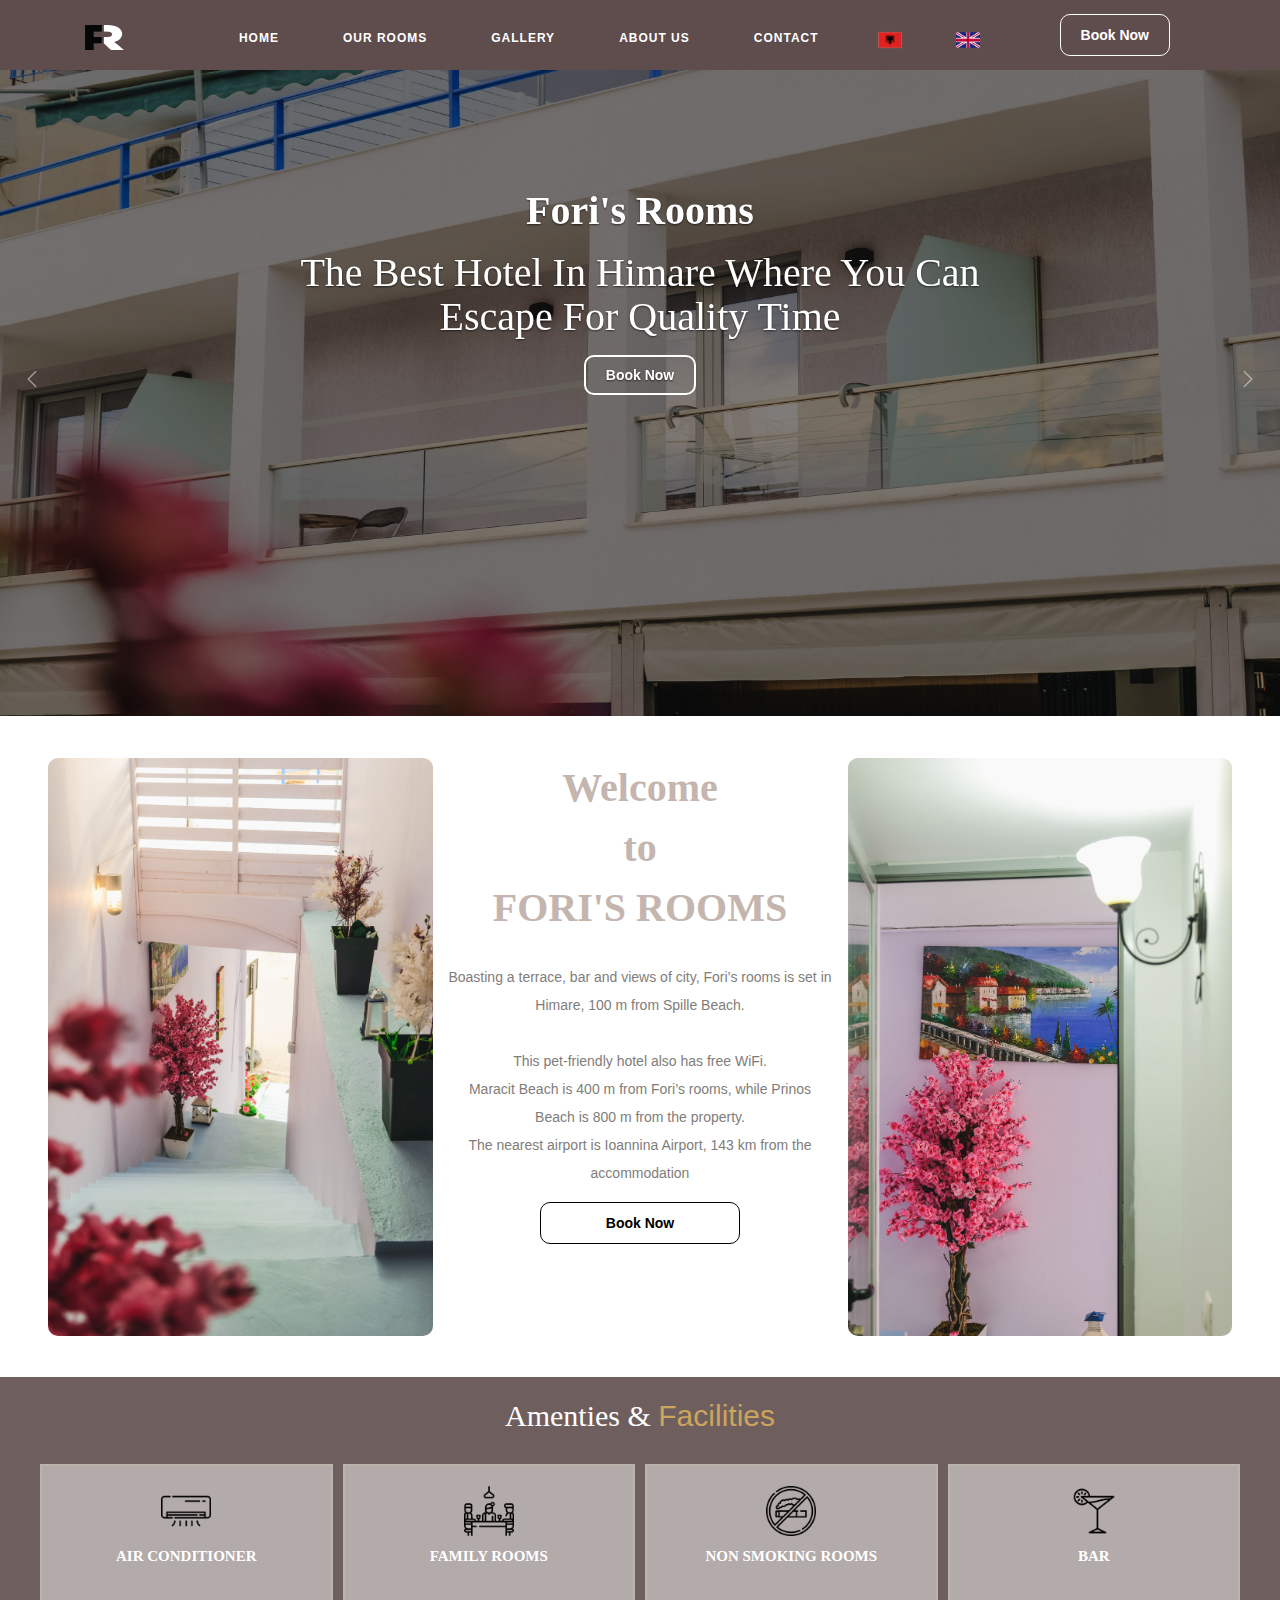
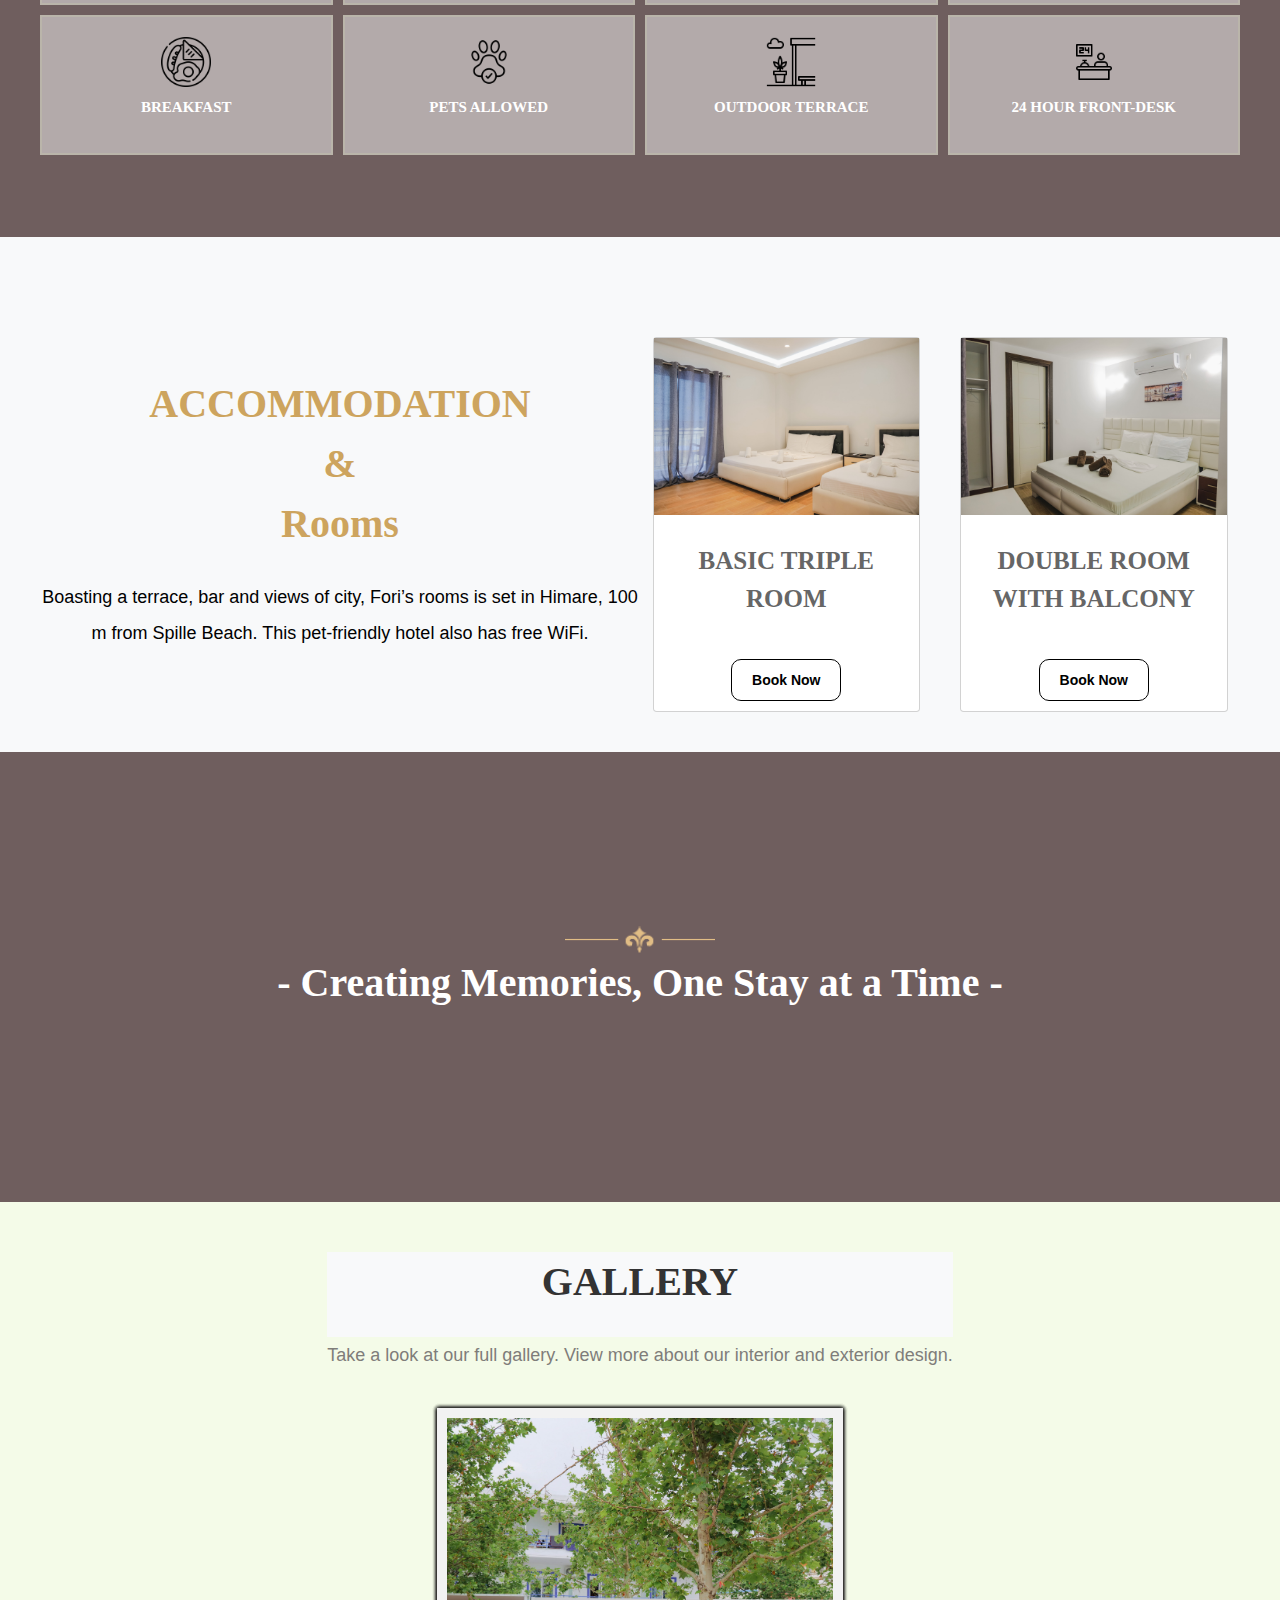
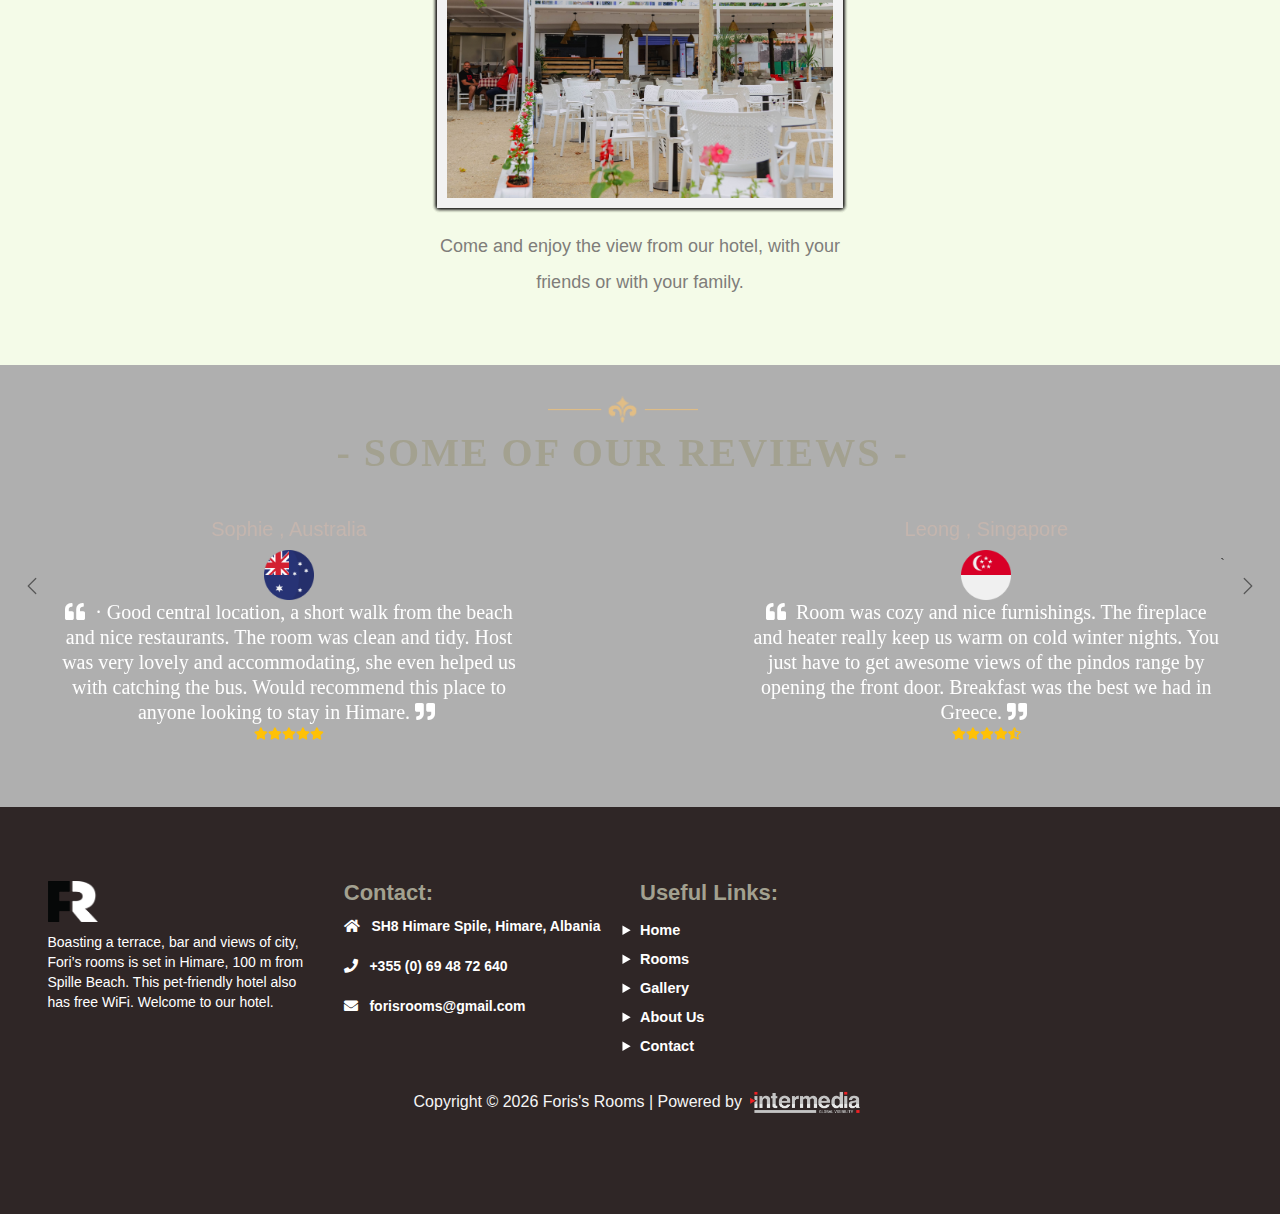
==== index.html @ eed43277 "#" ====
<!DOCTYPE html>
<html lang="en">

<head>
    <meta charset="UTF-8">
    <meta name="viewport" content="width=device-width, initial-scale=1.0">
    <title>Fori's Room, Himare, Albania</title>
    <meta name="description" content="">
    <meta name="keywords" content="">
    <link rel="icon" type="image/x-icon" href="assets/icons/logo.png">
    <!-- FontAwesome -->
    <link rel="stylesheet" href="https://use.fontawesome.com/releases/v5.15.1/css/all.css">
    <!-- Bootstrap -->
    <link href="https://cdn.jsdelivr.net/npm/bootstrap@5.3.3/dist/css/bootstrap.min.css" rel="stylesheet"
        integrity="sha384-QWTKZyjpPEjISv5WaRU9OFeRpok6YctnYmDr5pNlyT2bRjXh0JMhjY6hW+ALEwIH" crossorigin="anonymous">
    <link rel="stylesheet" href="https://maxcdn.bootstrapcdn.com/bootstrap/3.4.1/css/bootstrap.min.css">
    <!-- JSDelivr -->
    <link rel="stylesheet" href="https://cdn.jsdelivr.net/npm/swiper@11/swiper-bundle.min.css" />
    <!-- OWL CAROUSEL LINKS -->
    <link rel="stylesheet" href="https://cdnjs.cloudflare.com/ajax/libs/OwlCarousel2/2.3.4/assets/owl.carousel.min.css"
        integrity="sha512-tS3S5qG0BlhnQROyJXvNjeEM4UpMXHrQfTGmbQ1gKmelCxlSEBUaxhRBj/EFTzpbP4RVSrpEikbmdJobCvhE3g=="
        crossorigin="anonymous" referrerpolicy="no-referrer" />
    <link rel="stylesheet"
        href="https://cdnjs.cloudflare.com/ajax/libs/OwlCarousel2/2.3.4/assets/owl.theme.default.min.css"
        integrity="sha512-sMXtMNL1zRzolHYKEujM2AqCLUR9F2C4/05cdbxjjLSRvMQIciEPCQZo++nk7go3BtSuK9kfa/s+a4f4i5pLkw=="
        crossorigin="anonymous" referrerpolicy="no-referrer" />
    <!-- My CSS -->
    <link rel="stylesheet" href="stylesheet.css">
    <link rel="stylesheet" href="index.js">
</head>

<body>
    <header>
        <div>
            <nav class="navbar navbar-expand-lg bg-body-tertiary navbar-dark ">
                <a class="navbar-brand" href="index.html">
                    <img src="assets/icons/logo.png" alt="Bootstrap" style="height: 125%;width: 125%;">
                </a>
                <div class="container-fluid navbar-respo">
                    <button class="navbar-toggler" type="button" data-bs-toggle="collapse"
                        data-bs-target="#navbarSupportedContent" aria-controls="navbarSupportedContent"
                        aria-expanded="false" aria-label="Toggle navigation">
                        <span class="navbar-toggler-icon"></span>
                    </button>
                    <div class="collapse navbar-collapse" id="navbarSupportedContent">
                        <ul class="navbar-nav me-auto mb-2 mb-lg-0 nav-links ">
                            <li class="nav-item nav-word">
                                <a class="nav-link" href="index.html">Home</a>
                            </li>
                            <li class="nav-item nav-word">
                                <a class="nav-link" href="rooms.html">Our Rooms</a>
                            </li>
                            <li class="nav-item nav-word">
                                <a class="nav-link" href="gallery.html">Gallery</a>
                            </li>
                            <li class="nav-item nav-word">
                                <a class="nav-link" href="about.html">About Us</a>
                            </li>
                            <li class="nav-item nav-word">
                                <a class="nav-link" href="contact.html">Contact</a>
                            </li>
                            <li class="nav-item ">
                                <a class="nav-link nav-icon hh" href="index-sq.html"><img src="assets/icons/ALB.png"
                                        style="height: 24px;width: 24px;" alt=""></a>
                            </li>
                            <li class="nav-item ">
                                <a class="nav-link nav-icon hh" href="index.html"><img src="assets/icons/UK.png"
                                        style="height: 24px;width: 24px;" alt=""></a>
                            </li>
                            <li><a class="link-btn book-now-button responsive-button" style="color: white;"
                                    href="https://www.booking.com/hotel/al/konomi.html">Book Now</a></li>
                        </ul>
                    </div>
                </div>
                <a class="link-btn book-now-button" style="color: white;"
                    href="https://www.booking.com/hotel/al/konomi.html">Book Now</a>
            </nav>
    </header>
    <main>
        <section id="section1">
            <div id="carouselExampleControls" class="carousel slide" data-bs-ride="carousel">
                <div class="carousel-inner">
                    <div class="carousel-item active" data-interval="1000000">
                        <img class="carousel-section-image" src="assets/images/Photo (46).jpg" class="d-block w-100"
                            alt="...">
                        <div class="carousel-caption d-md-block">
                            <h1 class="display-1 owl-slide-animated owl-slide-title slideh1">Fori's Rooms
                            </h1>
                            <h4 class="slideh4">The Best Hotel In Himare Where You Can Escape For Quality Time
                            </h4>
                            <div class="owl-slide-animated owl-slide-subtitle mb-3">
                            </div><br>
                            <a class="link-btn1" href="https://www.booking.com/hotel/al/konomi.html">Book
                                Now</a>
                        </div>
                    </div>
                    <div class="carousel-item">
                        <img class="carousel-section-image" src="assets/images/Photo (19).jpg" class="d-block w-100"
                            alt="...">
                        <div class="carousel-caption d-md-block">
                            <h1 class=" display-1 owl-slide-animated owl-slide-title slideh1">Hotel Fori's Rooms
                            </h1>
                            <h4 class="slideh4">Where Dreams Meet Reality
                            </h4>
                            <div class="owl-slide-animated owl-slide-subtitle mb-3">
                            </div><br>
                            <a class="link-btn1" href="https://www.booking.com/hotel/al/konomi.html">Book
                                Now</a>
                        </div>
                    </div>
                    <div class="carousel-item">
                        <img class="carousel-section-image" src="assets/images/Photo (35).jpg" class="d-block w-100"
                            alt="...">
                        <div class="carousel-caption d-md-block">
                            <h1 class=" display-1 owl-slide-animated owl-slide-title slideh1">Where comfort meets charm
                            </h1>
                            <h4 class="slideh4">Your ideal room awaits
                            </h4>
                            <div class="owl-slide-animated owl-slide-subtitle mb-3">
                            </div><br>
                            <a class="link-btn1" href="https://www.booking.com/hotel/al/konomi.html">Book
                                Now</a>
                        </div>
                    </div>
                </div>
                <button class="carousel-control-prev" type="button" data-bs-target="#carouselExampleControls"
                    data-bs-slide="prev">
                    <span class="carousel-control-prev-icon" aria-hidden="true"></span>
                    <span class="visually-hidden">Previous</span>
                </button>
                <button class="carousel-control-next" type="button" data-bs-target="#carouselExampleControls"
                    data-bs-slide="next">
                    <span class="carousel-control-next-icon" aria-hidden="true"></span>
                    <span class="visually-hidden">Next</span>
                </button>
            </div>
        </section>
        <section id="section2 ">
            <div class="container">
                <div class="row">
                    <div class="col">
                        <img src="assets/images/Photo (18).jpg" class="img-fluid section-2-image"
                            alt="Responsive image">
                    </div>
                    <div class="col" id="myDiv">
                        <h1 class="section-2-h">Welcome <br> to <br>FORI'S ROOMS
                            </h2>
                            <p class="section-2-p">Boasting a terrace, bar and views of city, Fori’s rooms is set in
                                Himare,
                                100 m from
                                Spille Beach. <br><br>This pet-friendly hotel also has free WiFi.<br>
                                Maracit Beach is 400 m from Fori’s rooms, while Prinos Beach is 800 m from the
                                property.<br>
                                The nearest airport is Ioannina Airport, 143 km from the accommodation</p>
                            <a class="link-btn-s3" href="https://www.booking.com/hotel/al/konomi.html">Book
                                Now</a>
                    </div>
                    <div class="col">
                        <img src="assets/images/Photo (44).jpg" class="img-fluid section-2-image"
                            alt="Responsive image">
                    </div>
                </div>
            </div>
        </section>
        <section class="home-amenities background-tint">
            <h1 class="section-25-h grid-h1">Amenties</span> &amp; <span style="color: #cda45e;">Facilities</span></h1>
            <div class="grid-container">
                <div class="grid-item">
                    <img src="assets/icons/air-conditioner.png" alt="Icon 1">
                    <p>AIR CONDITIONER</p>
                </div>
                <div class="grid-item">
                    <img src="assets/icons/dinner.png" alt="Icon 2">
                    <p>FAMILY ROOMS</p>
                </div>
                <div class="grid-item">
                    <img src="assets/icons/non-smoking-room.png" alt="Icon 3">
                    <p>NON SMOKING ROOMS</p>
                </div>
                <div class="grid-item">
                    <img src="assets/icons/cocktail.png" alt="Icon 4">
                    <p>BAR</p>
                </div>
                <div class="grid-item">
                    <img src="assets/icons/breakfast.png" alt="Icon 5">
                    <p>BREAKFAST</p>
                </div>
                <div class="grid-item">
                    <img src="assets/icons/pets-allowed.png" alt="Icon 6">
                    <p>PETS ALLOWED</p>
                </div>
                <div class="grid-item">
                    <img src="assets/icons/terrace.png" alt="Icon 7">
                    <p>OUTDOOR TERRACE</p>
                </div>
                <div class="grid-item">
                    <img src="assets/icons/reception.png" alt="Icon 8">
                    <p>24 HOUR FRONT-DESK</p>
                </div>
            </div>
        </section>
        <section id="section3" style=" padding: 60px; padding-bottom: unset !important" class="bg-light">
            <div class="container">
                <div class="row align-items-center">
                    <div class="col" style="margin-top: 5%; font-size: 19px; color: #ffffff;">
                        <div class="row">
                            <span class="section3-h" style="color: #cda45e;">ACCOMMODATION <br>&amp;<br> Rooms</span>
                            </h1>
                        </div>
                        <div class="row">
                            <p class="section-3-p">Boasting a terrace, bar and views of city, Fori’s rooms is set in
                                Himare, 100 m from
                                Spille
                                Beach. This pet-friendly hotel also has free WiFi.</p>
                        </div>
                    </div>
                    <div class="col" style="margin-top: 5%; font-size: 19px; color: #ffffff">
                        <div class="row">
                            <div class="col card0">
                                <img src="assets/images/Photo (19).jpg" alt="Image 1"
                                    style="width: 100%; max-width: 300px;"><br>
                                <p style="text-align: center;"><a href="rooms.html" class="link0-hover">BASIC TRIPLE
                                        <br>
                                        ROOM</a></p> <br>
                                <a class="link-btn-s3" href="https://www.booking.com/hotel/al/konomi.html">Book
                                    Now</a>
                            </div>
                            <div class="col card0">
                                <img src="assets/images/Photo (35).jpg" alt="Image 2"
                                    style="width: 100%; max-width: 300px;"><br>
                                <p style="text-align: center;"><a href="rooms.html" class="link0-hover">DOUBLE ROOM WITH
                                        BALCONY</a></p><br>
                                <a class="link-btn-s3" href="https://www.booking.com/hotel/al/konomi.html">Book
                                    Now</a>
                            </div>
                        </div>
                    </div>
                </div>
            </div>
        </section>
        <section style="padding-top: 0px;padding-bottom: 0px;">
            <div
                class="jumbotron background-tint jumbotron-fluid d-flex justify-content-center align-items-center fade-down">
                <div class="row">
                    <div class="col text-center">
                        <img src="assets/icons/icon-accmod.png" alt=""
                            style="width: 150px; height: auto;padding-top: 10px;">
                        <h2 class="hmt4">- Creating Memories, One Stay at a Time -</h2>
                    </div>
                </div>
        </section>
        <section id="gallery-section">
            <div class="container1">
                <div class="gallery-container">
                    <h1 class="section3-h bg-light">GALLERY</h1>
                    <p class="gallery-section-p">Take a look at our full gallery. View more about our interior and
                        exterior design.</p> <br>
                    <div class="gallery0">
                        <img class="gallery-img" src="assets/images/outside.jpg" alt="">
                        <img class="gallery-img" src="assets/images/outside2.jpg" alt="">
                        <img class="gallery-img" src="assets/images/Photo (18).jpg" alt="">
                        <img class="gallery-img" src="assets/images/Photo (21).jpg" alt="">
                        <img class="gallery-img" src="assets/images/Photo (35).jpg" alt="">
                        <img class="gallery-img" src="assets/images/Photo (48).jpg" alt="">
                        <img class="gallery-img" src="assets/images/Photo (51).jpg" alt="">
                        <br>
                        <p class="gallery-section-p">Come and enjoy the
                            view from our hotel, with your friends or with your family.</p>
                    </div>
                </div>
            </div>
        </section>
        <section class="carobck background-white">
            <!-- Carousel wrapper -->
            <div id="carouselMultiItemExample1" class="carousel slide carousel-dark text-center"
                data-bs-ride="carousel">
                <!-- Controls -->
                <button class="carousel-control-prev position-absolute top-50 start-0 translate-middle-y1" type="button"
                    data-bs-target="#carouselMultiItemExample1" data-bs-slide="prev">
                    <span class="carousel-control-prev-icon" aria-hidden="true"></span>
                    <span class="visually-hidden">Previous</span>
                </button>
                <button class="carousel-control-next position-absolute top-50 end-0 translate-middle-y1" type="button"
                    data-bs-target="#carouselMultiItemExample1" data-bs-slide="next">
                    <span class="carousel-control-next-icon" aria-hidden="true"></span>
                    <span class="visually-hidden">Next</span>
                </button>
                <!-- Inner -->
                <div class="carousel-inner py-4" style="height: 400px !important;">
                    <!-- Single item -->
                    <div class="carousel-item active">
                        <div class="container">
                            <div class="row">
                                <div class="row">
                                    <div class="col text-center">
                                        <img src="assets/icons/icon-accmod.png" alt=""
                                            style="width: 150px; height: auto;padding-top: 10px;">
                                        <h1 class="section-2-h grid-h1"
                                            style="color: #a3a190 !important;letter-spacing: 2px;">-
                                            SOME
                                            OF OUR REVIEWS -</h1>
                                    </div>
                                </div>
                                <div class="col-lg-5 ">
                                    <h5 class="mb-3">Sophie , Australia</h5>
                                    <img src="assets/icons/australia.png" alt="Australia Flag" width="50">
                                    <p class="text-muted">
                                        <i class="fas fa-quote-left pe-2"></i>
                                        · Good central location, a short walk from the beach and nice restaurants. The
                                        room
                                        was clean and tidy. Host was very lovely and accommodating, she even helped us
                                        with
                                        catching the bus. Would recommend this place to anyone looking to stay in
                                        Himare. <i class="fas fa-quote-right pe-2"></i>
                                    </p>
                                    <ul class="list-unstyled d-flex justify-content-center text-warning mb-0">
                                        <li><i class="fas fa-star fa-sm"></i></li>
                                        <li><i class="fas fa-star fa-sm"></i></li>
                                        <li><i class="fas fa-star fa-sm"></i></li>
                                        <li><i class="fas fa-star fa-sm"></i></li>
                                        <li><i class="fas fa-star fa-sm"></i></li>
                                    </ul>
                                </div>
                                <div class="col-lg-2"></div>
                                <div class="col-lg-5 d-none d-lg-block">
                                    <h5 class="mb-3">Leong , Singapore</h5>
                                    <img src="assets/icons/singapore.png" alt="Singapore Flag" width="50">
                                    <p class="text-muted">
                                        <i class="fas fa-quote-left pe-2"></i>
                                        Room was cozy and nice furnishings. The fireplace and heater really keep us warm
                                        on
                                        cold winter nights. You just have to get awesome views of the pindos range by
                                        opening the front door. Breakfast was the best we had in Greece.
                                        <i class="fas fa-quote-right pe-2"></i>
                                    </p>
                                    <ul class="list-unstyled d-flex justify-content-center text-warning mb-0">
                                        <li><i class="fas fa-star fa-sm"></i></li>
                                        <li><i class="fas fa-star fa-sm"></i></li>
                                        <li><i class="fas fa-star fa-sm"></i></li>
                                        <li><i class="fas fa-star fa-sm"></i></li>
                                        <li>
                                            <i class="fas fa-star-half-alt fa-sm"></i>
                                        </li>
                                    </ul>
                                </div>
                            </div>`
                        </div>
                    </div>
                    <div class="carousel-item">
                        <div class="container">
                            <div class="row">
                                <div class="row">
                                    <div class="col text-center">
                                        <img src="assets/icons/icon-accmod.png" alt=""
                                            style="width: 150px; height: auto;padding-top: 10px;">
                                        <h1 class="section-2-h grid-h1"
                                            style="color: #a3a190 !important;letter-spacing: 2px;">-
                                            SOME
                                            OF OUR REVIEWS -</h1>
                                    </div>
                                </div>
                                <div class="col-lg-5">
                                    <h5 class="mb-3">Jenny , Scotland</h5>
                                    <img src="assets/icons/scotland.png" alt="Scotland Flag" width="50">
                                    <p class="text-muted">
                                        <i class="fas fa-quote-left pe-2"></i>
                                        Walked the Vikos Gorge from Monodendri with a long climb at the end of the day
                                        up to
                                        the tiny village of Vikos. There to greet us was Foris House, a small bar and
                                        restaurant. We stayed in their apartment, a short walk from the restaurant.
                                        <i class="fas fa-quote-right pe-2"></i>
                                    </p>
                                    <ul class="list-unstyled d-flex justify-content-center text-warning mb-0">
                                        <li><i class="fas fa-star fa-sm"></i></li>
                                        <li><i class="fas fa-star fa-sm"></i></li>
                                        <li><i class="fas fa-star fa-sm"></i></li>
                                        <li><i class="fas fa-star fa-sm"></i></li>
                                        <li><i class="fas fa-star fa-sm"></i></li>
                                    </ul>
                                </div>
                                <div class="col-lg-2"></div>
                                <div class="col-lg-5 d-none d-lg-block">
                                    <h5 class="mb-3">Grace , Australia</h5>
                                    <img src="assets/icons/australia.png" alt="Australia Flag" width="50">
                                    <p class="text-muted">
                                        <i class="fas fa-quote-left pe-2"></i>
                                        · Amazing central location right in the heart of Himare. Taxi stop right out the
                                        front, beach is one block away. Very convenient! The rooms are very clean,
                                        comfortable and well equipped with everything we needed for a short stay.
                                        <i class="fas fa-quote-right pe-2"></i>
                                    </p>
                                    <ul class="list-unstyled d-flex justify-content-center text-warning mb-0">
                                        <li><i class="fas fa-star fa-sm"></i></li>
                                        <li><i class="fas fa-star fa-sm"></i></li>
                                        <li><i class="fas fa-star fa-sm"></i></li>
                                        <li><i class="fas fa-star fa-sm"></i></li>
                                        <li>
                                            <i class="fas fa-star-half-alt fa-sm"></i>
                                        </li>
                                    </ul>
                                </div>
                            </div>`
                        </div>
                    </div>
                    <div class="carousel-item">
                        <div class="container">
                            <div class="row">
                                <div class="row">
                                    <div class="col text-center">
                                        <img src="assets/icons/icon-accmod.png" alt=""
                                            style="width: 150px; height: auto;padding-top: 10px;">
                                        <h1 class="section-2-h grid-h1"
                                            style="color: #a3a190 !important;letter-spacing: 2px;">-
                                            SOME
                                            OF OUR REVIEWS -</h1>
                                    </div>
                                </div>
                                <div class="col-lg-5">
                                    <h5 class="mb-3">Nina , North Macedonia</h5>
                                    <img src="assets/icons/north-macedonia.png" alt="NorthMacedonia Flag" width="50">
                                    <p class="text-muted">
                                        <i class="fas fa-quote-left pe-2"></i>
                                        Fori's rooms offers amazing accommodation in the centre of the town.
                                        It is clean and the staff is very kind and helpful.
                                        Moreover, the hotel features a great location for wherever you want to go.
                                        <i class="fas fa-quote-right pe-2"></i>
                                    </p>
                                    <ul class="list-unstyled d-flex justify-content-center text-warning mb-0">
                                        <li><i class="fas fa-star fa-sm"></i></li>
                                        <li><i class="fas fa-star fa-sm"></i></li>
                                        <li><i class="fas fa-star fa-sm"></i></li>
                                        <li><i class="fas fa-star fa-sm"></i></li>
                                        <li><i class="far fa-star fa-sm"></i></li>
                                    </ul>
                                </div>
                                <div class="col-lg-2"></div>
                                <div class="col-lg-5 d-none d-lg-block">
                                    <h5 class="mb-3">Miles , United Kindom</h5>
                                    <img src="assets/icons/united-kingdom.png" alt="NorthMacedonia Flag" width="50">
                                    <p class="text-muted">
                                        <i class="fas fa-quote-left pe-2"></i>
                                        We stayed here for one night as part of a hiking holiday in Zagori. We had just
                                        walked the gorge from Monodendri and were duly weary at the end of the day . The
                                        accommodation is located just down from the taverna.
                                        <i class="fas fa-quote-right pe-2"></i>
                                    </p>
                                    <ul class="list-unstyled d-flex justify-content-center text-warning mb-0">
                                        <li><i class="fas fa-star fa-sm"></i></li>
                                        <li><i class="fas fa-star fa-sm"></i></li>
                                        <li><i class="fas fa-star fa-sm"></i></li>
                                        <li><i class="fas fa-star fa-sm"></i></li>
                                        <li><i class="far fa-star fa-sm"></i></li>
                                    </ul>
                                </div>
                            </div>`
                        </div>
                    </div>
                </div>
                <script>
                    $(document).ready(function () {
                        $('#carouselMultiItemExample1').carousel();
                    });
                </script>
            </div>
        </section>
        <section class="footer_wrapper  mt-md-0 pb-0 ">
            <div class="container pb-3">
                <div class="row">
                    <div class="row">
                        <div class="col-lg-3 col-md-6">
                            <h5 style="color: #ffffff;"><img src="assets/icons/logo.png" width="50px">
                            </h5>
                            <p style="color: #ffffff;">Boasting a terrace, bar and views of city, Fori’s rooms is
                                set in
                                Himare, 100 m from Spille Beach. This pet-friendly hotel also has free
                                WiFi.&nbsp;Welcome to our hotel.
                            </p>
                            </p>
                        </div>
                        <div class="col-lg-3 col-md-6">
                            <h5 class="footer-link-d" style="color: #a3a190;">Contact:</h5>
                            <ul class="link-widget p-0">
                                <ul class="list-unstyled">
                                    <li><a href="#" class="foooter-text"><i class="fa fa-home"></i>
                                            &nbsp; SH8 Himare Spile, Himare, Albania
                                        </a></li><br>
                                    <li><a href="tel: +355692060690" class="foooter-text"><i class="fa fa-phone"></i>
                                            &nbsp; +355
                                            (0) 69
                                            48
                                            72 640</a>
                                    </li><br>
                                    <li><a href="mailto:forisrooms@gmail.com" class="foooter-text"><i
                                                class="fa fa-envelope"></i> &nbsp; forisrooms@gmail.com
                                        </a></li>
                                </ul>
                            </ul>
                        </div>
                        <div class="col-lg-3 col-md-6">
                            <h5 class="footer-link-d" style="color: #a3a190;">Useful Links:</h5>
                            <ul class="p-0 footer-ul">
                                <li><a href="index.html" class="foooter-text">Home</a></li>
                                <li><a href="rooms.html" class="foooter-text">Rooms</a></li>
                                <li><a href="gallery.html" class="foooter-text">Gallery</a></li>
                                <li><a href="about.html" class="foooter-text">About Us</a></li>
                                <li><a href="contact.html" class="foooter-text">Contact</a></li>
                            </ul>
                        </div>
                        <div class="col-lg-3 col-md-6">
                            <div class="row">
                                <iframe style="border:0; width: 100%; height: 200px;"
                                    src="https://www.google.com/maps/embed?pb=!1m14!1m8!1m3!1d390630.8069142704!2d19.74626!3d40.102101!3m2!1i1024!2i768!4f13.1!3m3!1m2!1s0x135b2f680982d227%3A0xba849009f8f010c5!2sFori&#39;s%20rooms!5e0!3m2!1sen!2sus!4v1710347584932!5m2!1sen!2sus"
                                    width="600" height="450" allowfullscreen="" loading="lazy"
                                    referrerpolicy="no-referrer-when-downgrade"></iframe>
                            </div>
                        </div>
                    </div>
                    <div class="container-fluid copyright-section">
                        <p style="font-size:medium;color:whitesmoke;text-align: center;">Copyright ©
                            <script>document.write(new Date().getFullYear());</script> Foris's Rooms | Powered by <a
                                href="https://intermedia.al/" target="_blank"><img
                                    src="assets/icons/intermediaLogo1.png" width="120px"></a>
                        </p>
                    </div>
                </div>
            </div>
        </section>
    </main>
    <script src="https://cdn.jsdelivr.net/npm/bootstrap@5.3.3/dist/js/bootstrap.bundle.min.js"
        integrity="sha384-YvpcrYf0tY3lHB60NNkmXc5s9fDVZLESaAA55NDzOxhy9GkcIdslK1eN7N6jIeHz"
        crossorigin="anonymous"></script>
    <script src="https://ajax.googleapis.com/ajax/libs/jquery/3.7.1/jquery.min.js"></script>
    <script src="https://unpkg.com/swiper/swiper-bundle.min.js"></script>
    <!-- Include js plugin -->
    <script src="https://cdnjs.cloudflare.com/ajax/libs/jquery/3.7.1/jquery.min.js"
        integrity="sha512-v2CJ7UaYy4JwqLDIrZUI/4hqeoQieOmAZNXBeQyjo21dadnwR+8ZaIJVT8EE2iyI61OV8e6M8PP2/4hpQINQ/g=="
        crossorigin="anonymous" referrerpolicy="no-referrer"></script>
    <!-- Owl.Carousel -->
    <script src="https://cdnjs.cloudflare.com/ajax/libs/jquery/3.7.1/jquery.min.js"
        integrity="sha512-v2CJ7UaYy4JwqLDIrZUI/4hqeoQieOmAZNXBeQyjo21dadnwR+8ZaIJVT8EE2iyI61OV8e6M8PP2/4hpQINQ/g=="
        crossorigin="anonymous" referrerpolicy="no-referrer"></script>
    <script src="index.js"></script>
    <script>
        // Function to add class based on screen width
        function addClassBasedOnScreenWidth() {
            var divElement = document.getElementById('myDiv');
            if (window.innerWidth < 1000) { // Adjust the screen width breakpoint as needed
                divElement.classList.add('order-first', 'order-sm-1',);
            } else {
                divElement.classList.remove('order-first', 'order-sm-1',);
            }
        }
        // Call the function initially
        addClassBasedOnScreenWidth();
        // Add event listener for window resize
        window.addEventListener('resize', addClassBasedOnScreenWidth);
    </script>
    <script>
        // Function to add class based on screen width
        function addClassBasedOnScreenWidth() {
            var sectionElement = document.getElementById('section3');
            if (window.innerWidth < 1000) { // Adjust the screen width breakpoint as needed
                sectionElement.style.padding = '10px';
                sectionElement.style.textAlign = 'center'; // Center-align text when under 1000px
            } else {
                sectionElement.style.padding = '20px'; // Reset to default padding
            }
        }
        // Call the function initially
        addClassBasedOnScreenWidth();
        // Add event listener for window resize
        window.addEventListener('resize', addClassBasedOnScreenWidth);
    </script>
</body>

</html>
---- stylesheet.css ----
@import url("https://fonts.googleapis.com/css2?family=Oswald:wght@200;300;400;500;600;700&display=swap");
@import url("https://fonts.googleapis.com/css2?family=Poppins:wght@100;200;300;400;500;600;700;800;900&display=swap");

:root {
  --primary-color: #021832;
  --secondary-color: #a3a190;
  --bg-color: #f4f4f4;
  --bg-white: #fff;
  --bg-black: #000;
  --smoky-black-1: hsla(40, 12%, 5%, 1);
  --primary-font: "Poppins", sans-serif;
  --secondary-font: "Oswald", sans-serif;
  --primary-text: #021832;
  --secondary-text: white;
  --text-white: #fff;
  --text-black: #151515;
  --gold: #867051;
  --light-gold: #bd9b71;
  --black: #20252d;
  --style-font: "Cormorant Garamond", serif;
}

html,
body {
  width: auto !important;
  overflow-x: hidden !important;
}

.gallery-section-p {
  line-height: 200%;
  color: #7f7d7a;
  margin: 0;
  padding: 0 0 15px 0;
  text-align: center !important;
  font-size: 18px !important;
}

.section-2-h {
  margin: 0;
  padding: 0 0 25px 0;
  color: #c4b5ae;
  font-weight: 800;
  line-height: 150%;
  font-family: "Cormorant", serif;
  font-size: 40px;
  text-align: center !important;
}

.section-25-h {
  margin: 0;
  padding: 0 0 25px 0;
  color: #c4b5ae;
  font-family: "Cormorant", serif;
  font-size: 30px;
  text-align: center !important;
  margin-top: 0;
  margin-bottom: 0.5rem;
  line-height: 1.2;
  font-weight: 500;
}

.section3-h {
  margin: 0;
  padding: 0 0 25px 0;
  font-weight: 800;
  line-height: 150%;
  font-family: "Cormorant", serif;
  font-size: 40px;
  text-align: center;
}

.section-3-p {
  line-height: 200%;
  color: #000000;
  margin: 0;
  padding: 0 0 25px 0;
  text-align: center !important;
  font-size: 18px;
}

.section-4-h {
  margin: 0;
  padding: 0 0 25px 0;
  color: #c4b5ae;
  font-weight: 800;
  line-height: 150%;
  font-family: "Cormorant", serif;
  font-size: 40px;
  text-align: center !important;
}

.section-2-p {
  line-height: 200%;
  color: #7f7d7a;
  margin: 0;
  padding: 0 0 15px 0;
  text-align: center !important;
}

.section-2-image {
  border-radius: 10px;
}

.images-about {
  padding-top: 30px;
  padding-bottom: 30px;
}

html {
  position: relative;
  min-height: 100%;
}

.carousel-section-image {
  width: 100% !important;
  height: 75vh !important;
  filter: brightness(50%) !important;
}

.background-tint {
  background-color: rgba(95, 76, 76, 0.9) !important;
  background-blend-mode: multiply;
}

.background-white {
  background-color: rgba(174, 174, 174, 0.99) !important;
  background-blend-mode: multiply;
}

.carousel-caption {
  top: 100px !important;
}

.link-btn1 {
  color: #ffffff !important;
  border: 2px solid #ffffff !important;
}

.link-btn1:hover {
  color: gold !important;
  border: 2px solid gold !important;
}

section {
  padding: 2.111rem 0;
}

::selection {
  color: #a3a190;
}

::-webkit-scrollbar {
  width: 15px;
}

::-webkit-scrollbar-track {
  background-color: var(--bs-white);
}

::-webkit-scrollbar-thumb {
  background: var(--light-gold);
}

.mb-3 {
  color: #c4b5ae;
  font-size: 20px;
}

* {
  margin: 0;
  padding: 0;
  font-family: "Arial", serif;
}

a {
  color: inherit;
  text-decoration: none;
}

.navbar {
  position: fixed;
  top: 0;
  width: 100%;
  z-index: 1000;
  transition: top 0.3s;
  color: var(--blue);
  font-weight: 700;
  border: none;
  background-color: #5f4c4c !important;
  display: flex;
  justify-content: space-between;
  align-items: center;
  padding: 10px 20px;
  margin: 0px !important;
  border-radius: 0px !important;
}

.footer-link-d {
  font-size: 22px !important;
  font-weight: 600 !important;
}

.navbar-brand {
  margin-right: auto;
  margin-left: 50px;

}

.navbar-toggler-icon {
  background-image: url("data:image/svg+xml,%3csvg xmlns='http://www.w3.org/2000/svg' viewBox='0 0 30 30'%3e%3cpath stroke='white' stroke-linecap='round' stroke-miterlimit='10' stroke-width='2' d='M4 7h22M4 15h22M4 23h22'/%3e%3c/svg%3e");
}

.navbar-toggler {
  border: 2px solid #ffffff;
}

.navbar-toggler:focus {
  box-shadow: none;
}

.nav-word {
  padding-left: 5px;
  padding-right: 5px;
}

.nav-links {
  flex-grow: 1;
  margin-top: 0px !important;
  margin-bottom: 0px !important;
  display: flex;
  justify-content: center;
  list-style: none;
}

.nav-link {
  padding: 7px 17px !important;
}

.nav-link:hover {
  padding: 7px 17px !important;
  color: rgb(47, 38, 38) !important;
  border: unset !important;
  text-decoration: none !important;
  background-color: #ffffff !important;
  border-radius: 10px !important;
}

.hh:hover {
  background-color: transparent !important;
}

.nav-links a {
  font-size: 1.2rem;
  font-weight: bold;
  text-transform: uppercase;
  letter-spacing: 1px;
  flex-grow: 1;
  display: flex;
  justify-content: center;
  align-items: center;
  text-align: center;
  position: relative;
  margin: 0 10px;
  color: white;
  text-decoration: none;
}

.navbar a:hover {
  color: gold;
}

.link-btn0 {
  text-decoration: none;
  padding: 0.5rem 2rem;
  background-color: transparent !important;
  border: 1px solid rgb(0, 0, 0);
  transition: 0.2s ease-in-out;
  width: fit-content;
  float: right;
  text-decoration: none;
  padding: 10px 20px;
  text-decoration: none;
  border-radius: 10px !important;
  transition: 300ms;
}

.link-btn0:hover {
  color: rgb(0, 0, 0) !important;
  border: 1px solid rgb(0, 0, 0);
  text-decoration: none !important;
  background-color: #5f4c4c !important;
}

.link-btn {
  margin-right: 90px;
  text-decoration: none;
  padding: 0.5rem 2rem;
  background-color: transparent !important;
  border: 1px solid white;
  transition: 0.2s ease-in-out;
  width: fit-content;
  float: right;
  text-decoration: none;
  padding: 10px 20px;
  text-decoration: none;
  border-radius: 10px !important;
  transition: 300ms;
}

.link-btn:hover {
  color: rgb(47, 38, 38) !important;
  border: unset !important;
  text-decoration: none !important;
  background-color: #ffffff !important;
}

.container {
  display: flex;
  justify-content: space-between;
  align-items: center;
  width: 100%;
  max-width: 1200px;
  margin: 0 auto;
}

.footer {
  background: #474747 !important;
  left: 0;
  position: absolute;
  bottom: 0;
  height: 50px;
  padding: 20px;
  background-color: #474747 !important;
  z-index: 1000;
}

.footer_wrapper {
  background: #2f2626 !important;
  padding: 5% 0 5% 0 !important;
}

.text {
  color: #000;
}

#arrow {
  border-right: 2px solid black;
  border-bottom: 2px solid black;
  width: 10px;
  height: 10px;
  transform: rotate(-45deg);
  margin-top: 40px;
}

.footer ul li {
  position: relative;
  padding-bottom: 10px;
  color: white;
}

.footer ul {
  list-style: none;
  color: white;
}

.footer p {
  color: white;
}

.footer ul li:before {
  content: "";
  position: absolute;
  border-right: 2px solid black;
  border-bottom: 2px solid black;
  width: 10px;
  height: 10px;
  top: calc(50% - 4px);
  left: -20px;
  transform: translateY(-50%) rotate(-45deg);
}

.footer-ul {
  list-style: disclosure-closed;
}

.footer-ul>li {
  line-height: 2 !important;
  font-size: 14.5px !important;
  font-weight: 600 !important;
}

.footer-ul>li::marker {
  color: #ffffff !important;
}

.foooter-text {
  color: #000000;
  text-decoration: none;
  color: white;
  padding-bottom: 5px !important;
  font-weight: 600 !important;
}

.foooter-text:hover {
  color: gold;
  transform: translateY(-10px);
  text-decoration: none;
}

.item img {
  position: absolute;
  top: 0;
  left: 0;
  min-height: 400px;
}

h5 {
  color: gold;
}

.container-fluid {
  width: auto;
  margin-top: 10px;
}

.container-slider {
  width: auto;
  margin-top: 10px;
  padding-left: 0px !important;
  padding-right: 0px !important;
}

.button {
  text-decoration: none;
  padding: 0.5rem 2rem;
  background-color: #cea446;
  border: 1px solid var(--gold);
  color: var(--gold);
  transition: 0.2s ease-in-out;
  width: fit-content;
  text-align: center;
}

.button:hover {
  color: gold;
  border: 1px solid gold;
}

.textin {
  flex: 1;
  top: 0;
  bottom: auto;
  font-size: 3.75rem;
  line-height: 4.25rem;
  font-weight: 700;
  color: #cca246;
  text-transform: uppercase;
  font-family: var(--secondary-font);
  text-align: center;
}

.texti {
  text-align: center;
  font-size: 1.5rem;
  font-weight: 350;
  line-height: 2rem;
  font-style: inherit;
  vertical-align: baseline;
  white-space: normal;
  margin: 0;
  padding: 0;
  border: 0;
  outline: 0;
  background: transparent;
}

.container-footer {
  padding-left: 0;
  padding-right: 0;
}

.col-md-6 {
  padding-left: 15px;
  padding-right: 15px;
}

@media (max-width: 767px) {
  .text-right {
    text-align: right;
  }
}

.gallery-section {
  position: relative;
  overflow: hidden;
  height: auto;
  background-color: #ffffff;
}

.top-section {
  display: flex;
  align-items: center;
  padding: 50px;
  color: white;
  padding-left: 0px;
  padding-right: 0px;
}

.text-content {
  flex: 1;
}

.contaxt-text {
  position: absolute;
  top: 50%;
  left: 50%;
  transform: translate(-50%, -50%);
  color: white;
  /* Text color */
  font-size: 24px;
  /* Adjust font size as needed */
  font-weight: bold;
  text-align: center;
  /* Add text-shadow to increase visibility */
  text-shadow: 1px 1px 3px rgba(0, 0, 0, 0.5);
  /* Adjust shadow as needed */
}

.top-section p {
  font-size: 18px;
}

.gallery-section .bottom-section {
  padding: 50px;
}

.gallery-section .options {
  display: flex;
  justify-content: center;
  margin-bottom: 20px;
}

.gallery-section .options a {
  margin: 0 10px;
  padding: 10px 20px;
  background-color: #007bff;
  color: white;
  text-decoration: none;
  border-radius: 5px;
  transition: background-color 0.3s ease;
}

.gallery-section .options a:hover {
  background-color: #0056b3;
}

.options {
  display: flex;
  justify-content: center;
  align-items: center;
  padding-bottom: 25px;
}

.gallery-section .gallery {
  display: grid;
  grid-template-columns: repeat(4, 1fr);
  /* Four photos per row */
  gap: 20px;
  /* Gap between photos */
}

.gallery-section .gallery-item {
  overflow: hidden;
  border-radius: 5px;
  box-shadow: 0 0 10px rgba(0, 0, 0, 0.1);
}

.gallery-section .gallery-item img {
  width: 100%;
  /* Ensure images fill the container */
  height: auto;
  /* Allow images to scale proportionally */
  transition: transform 0.3s ease;
}

.gallery-section .gallery-item:hover img {
  transform: scale(1.05);
}

.gallery-title {
  font-size: 36px;
  color: #42b32f;
  text-align: center;
  font-weight: 500;
  margin-bottom: 70px;
}

.gallery-title:after {
  content: "";
  position: absolute;
  width: 7.5%;
  left: 46.5%;
  height: 45px;
  border-bottom: 1px solid #5e5e5e;
}

.filter-button {
  font-size: 20px;
  border: 1px solid #000000;
  text-align: center;
  color: #000000;
  margin-bottom: 30px;
  margin: 0 10px;
  /* Add space between buttons */
  border-radius: 10px;
  /* Add border radius */
  background-color: #e6e6e6 !important;
}

.filter-button:hover {
  font-size: 20px;
  text-align: center;
  border: 1px solid #000000;
  border-radius: 10px;
  /* Add border radius */
  text-align: center;
  color: #333 !important;
  background-color: rgb(250, 250, 230) !important;
  border-color: #adadad !important;
}

.btn-default:active .filter-button:active {
  background-color: #42b32f;
  color: white;
}

.port-image {
  width: 100%;
}

.fixed {
  position: fixed;
  top: 0;
  left: 0;
  width: 100%;
  z-index: 1000;
  /* Adjust as needed */
}

.gallery_product {
  margin-bottom: 30px;
  position: relative;
  overflow: hidden;
  justify-content: center;
  display: flex;
}

.gallery_product img {
  object-fit: cover;
  /* This property ensures that the entire image is visible without cropping */
  display: block;
  transition: transform 0.3s ease-in-out;
  border: 2px solid #ccc;
  /* Border style and color */
  box-shadow: 0 4px 8px rgba(0, 0, 0, 0.1);
  /* Box shadow */
  border-radius: 10px !important;
}

.gallery_product img:hover {
  transform: scale(1.05);
}

/* Modal styles */
.modal {
  display: none;
  position: fixed;
  z-index: 999;
  padding-top: 50px;
  left: 0;
  top: 0;
  width: 100%;
  height: 100%;
  background-color: rgba(0, 0, 0, 0.9);
  overflow: auto;
}

.modal-content {
  margin: auto;
  display: block;
  max-width: 80%;
  max-height: 80%;
}

/* Close button style */
.close {
  color: #fff;
  position: absolute;
  top: 15px;
  right: 35px;
  font-size: 40px;
  font-weight: bold;
  transition: 0.3s;
}

.close:hover,
.close:focus {
  color: #bbb;
  text-decoration: none;
  cursor: pointer;
}

/* Style for arrow buttons */
.prev,
.next {
  cursor: pointer;
  position: absolute;
  top: 50%;
  width: auto;
  margin-top: -30px;
  padding: 16px;
  color: white;
  font-weight: bold;
  font-size: 20px;
  transition: 0.6s ease;
  border-radius: 0 3px 3px 0;
}

.prev {
  left: 0;
}

.next {
  right: 0;
  border-radius: 3px 0 0 3px;
}

.prev:hover,
.next:hover {
  background-color: rgba(0, 0, 0, 0.8);
}

.bg-images {
  width: 100vw;
  height: 75vh;
  margin: 0;
  background-position: center;
  background-size: cover;
  display: flex;
  justify-content: center;
  align-items: center;
  text-align: center;
  top: 0;
}

.row0 {
  display: flex;
  justify-content: space-between;
  width: 100%;
}

.service-card {
  background-color: #c5bcb7;
  /* Adjust the alpha value to change transparency */
  border-radius: 40px;
  padding: 50px;
  width: 32%;
  /* Adjust width as needed */
  height: 200px;
  /* Reset height */
  display: flex;
  flex-direction: column;
  align-items: center;
  justify-content: center;
  text-align: center;
  margin-bottom: 20px;
  /* Add some space between cards */
  margin-top: 20px;
  /* Add some space between cards */
  position: relative;
  /* Required for shadow positioning */
}

.service-card::after {
  content: "";
  position: absolute;
  top: 0;
  left: 0;
  width: 100%;
  height: 100%;
  background-color: transparent;
  /* Transparent background color */
  border-radius: 8px;
  /* Match service-card border-radius */
  z-index: -1;
  /* Ensure the shadow is below the content */
}

.service-card .card-icon {
  background-repeat: no-repeat;
  background-size: contain;
  aspect-ratio: 1 / 1;
  max-width: 165px;
  display: grid;
  place-content: center;
  margin-inline: auto;
  transition: var(--transition-1);
  margin-bottom: 10px;
  /* Adjust spacing between icon and text */
}

.h3.title {
  margin: 0;
}

.service-card .title {
  text-align: center;
  margin-block-end: 15px;
}

.google-maps {
  margin-top: 20px;
}

.google-maps iframe {
  width: 100%;
  height: 500px;
  border: none;
}

body {
  display: flex;
  flex-direction: column;
  min-height: 100vh;
  margin: 0;
}

main {
  background-size: cover;
  background-position: center;
  background-attachment: fixed;
  flex: 1;
  /* margin-bottom: 100px;  Adjust as needed */
}

.fa-location-dot:before,
.fa-map-marker-alt:before {
  content: "\f3c5";
}

.container0 {
  display: flex;
  flex-direction: column;
  align-items: center;
  justify-content: center;
}

.contact-info {
  display: flex;
  justify-content: center;
  align-items: center;
  margin-top: 20px;
  /* Adjust as needed */
}

.contact-text {
  flex: 1;
  text-align: left;
  color: #ce9e60;
  /* Change this color to make text recognizable from white background */
  padding-right: 20px;
  /* Add some spacing between text and image */
  font-size: 1.2em;
  /* 1.2 times the font size of the parent element */
}

body {
  margin-top: 20px;
}

.align-center {
  text-align: center;
}

.hash-list {
  display: block;
  padding: 0;
  margin: 0 auto;
}

@media (min-width: 768px) {
  .hash-list.cols-3>li:nth-last-child(-n + 3) {
    border-bottom: none;
  }
}

@media (min-width: 768px) {
  .hash-list.cols-3>li {
    width: 33.3333%;
  }
}

.hash-list>li {
  display: block;
  float: left;
  border-right: 1px solid rgba(0, 0, 0, 0.2);
  border-bottom: 1px solid rgba(0, 0, 0, 0.2);
}

.pad-30,
.pad-30-all>* {
  padding: 30px;
}

img {
  border: 0;
}

.mgb-20,
.mgb-20-all>* {
  margin-bottom: 20px;
}

.wpx-100,
.wpx-100-after:after {
  width: 100px;
}

.img-round,
.img-rel-round {
  border-radius: 50%;
}

.padb-30,
.padb-30-all>* {
  padding-bottom: 30px;
}

.mgb-40,
.mgb-40-all>* {
  margin-bottom: 40px;
}

.align-center {
  text-align: center;
}

[class*="line-b"] {
  position: relative;
  padding-bottom: 20px;
  border-color: #e6af2a;
}

.fg-text-d,
.fg-hov-text-d:hover,
.fg-active-text-d.active {
  color: #222;
}

.font-cond-b {
  font-weight: 700 !important;
}

/* Adjust button position */
.carousel-control-prev,
.carousel-control-next {
  width: 5%;
}

.carousel-inner {
  padding-top: 0 !important;
}

.carousel-item {
  line-height: 1.25 !important;
}

.translate-middle-y {
  transform: translateY(-94%) !important;
}

.translate-middle-y1 {
  transform: translateY(-50%) !important;
}

.carobck {
  background: linear-gradient(rgba(0, 0, 0, 0.4), rgba(0, 0, 0, 0.8)),
    url("assets/images/outside.jpg") center/cover no-repeat fixed;
  background-size: cover !important;
  background-position: center !important;
  background-attachment: fixed !important;
  background-repeat: no-repeat !important;
  background-blend-mode: multiply !important;
}

/* Hide buttons on extra small devices */
@media (max-width: 576px) {

  .carousel-control-prev,
  .carousel-control-next {
    display: none;
  }
}

.static {
  position: static;
}

.cover {
  background-size: cover;
  background-position: center;
  background-repeat: no-repeat;
}

.owl-carousel .owl-slide {
  position: relative;
  height: 70vh;
  background-color: lightgray;
}

.owl-carousel .owl-slide-animated {
  transform: translateX(20px);
  opacity: 0;
  visibility: hidden;
  transition: all 0.05s;
}

.owl-carousel .owl-slide-animated.is-transitioned {
  transform: none;
  opacity: 1;
  visibility: visible;
  transition: all 0.5s;
}

.owl-carousel .owl-slide-title.is-transitioned {
  transition-delay: 0.2s;
}

.owl-carousel .owl-slide-subtitle.is-transitioned {
  transition-delay: 0.35s;
}

.owl-carousel .owl-slide-cta.is-transitioned {
  transition-delay: 0.5s;
}

.owl-carousel .owl-dots,
.owl-carousel .owl-nav {
  position: absolute;
}

.owl-carousel .owl-dots .owl-dot,
.owl-carousel .owl-nav [class*="owl-"]:focus {
  outline: none;
}

.owl-carousel .owl-dots .owl-dot span {
  background: transparent;
  border: 1px solid var(--main-black-color);
  transition: all 0.2s ease;
}

.owl-carousel .owl-dots .owl-dot:hover span,
.owl-carousel .owl-dots .owl-dot.active span {
  background: var(--main-black-color);
}

@media all {
  .link-btn-s3 {
    text-decoration: none;
    padding: 10px 20px;
    background-color: transparent;
    /* Change button background color */
    color: #000 !important;
    /* Change button text color */
    border: 1px solid black;
    max-width: 200px;
    margin: 0 auto;
    margin-bottom: 10px;
    display: flex;
    text-align: center;
    justify-content: center;
    font-weight: 600 !important;
    border-radius: 10px;
    font-size: 14px !important;
  }

  .link-btn-s3:hover {
    text-decoration: none;
    padding: 10px 20px;
    background-color: rgb(47,
        38,
        38) !important;
    /* Change button background color */
    color: #ffffff !important;
    /* Change button text color */
    border: 1px solid rgb(47, 38, 38);
    text-decoration: none;
    transition: 300ms;
  }

  .link-btn1 {
    text-decoration: none;
    padding: 10px 20px;
    background-color: transparent;
    /* Change button background color */
    color: #000;
    /* Change button text color */
    border: 1px solid black;
    text-decoration: none;
    font-weight: 600 !important;
    border-radius: 10px;
    font-size: 14px !important;
  }

  .link-btn1 a {
    padding: 13px 19px;
    background-color: #d8c8a9;
    font-size: 20px;
    display: inline-block;
    color: #fff;
    text-decoration: none;
  }

  .link-btn1:hover {
    text-decoration: none;
    padding: 10px 20px;
    background-color: rgb(47,
        38,
        38) !important;
    /* Change button background color */
    color: #ffffff !important;
    /* Change button text color */
    border: 1px solid rgb(47, 38, 38) !important;
    text-decoration: none;
    transition: 300ms;
  }

  .link-btn2 {
    text-decoration: none;
    padding: 10px 20px;
    background-color: #fff;
    /* Change button background color */
    color: #000;
    /* Change button text color */
    border: 1px solid black;
  }

  .link-btn2 a {
    padding: 13px 19px;
    background-color: #d8c8a9;
    font-size: 20px;
    display: inline-block;
    color: #fff;
    text-decoration: none;
  }

  .link-btn2:hover {
    color: gold !important;
    border: 1px solid gold !important;
    text-decoration: none;
  }

  @media (max-width: 620px) {
    .col {
      flex: unset !important;
    }
  }

  @media (min-width: 950px) {
    .slider0 {
      width: 750px !important;
    }

    .slider0 li {
      width: 600px !important;
    }
  }
}

@media (max-width: 1000px) {
  .link-btn {
    display: none;
    /* Show the list when screen width is under 768px */
  }
}

.abitems {
  width: 375px;
}

/* Style for the link when not hovered */
.link0-hover {
  text-decoration: none;
  /* Remove underline */
  margin: 0;
  font-weight: 800;
  line-height: 150%;
  font-family: "Cormorant", serif;
  font-size: 25px;
  text-align: center;
}

/* Style for the link when hovered */
.link0-hover:hover {
  color: #cda45e;
  /* Change color to gold */
  text-decoration: none;
  /* Remove underline */
}

.link-hover {
  text-decoration: none;
  /* Remove underline */
  margin: 0;
  font-weight: 800;
  line-height: 150%;
  font-family: "Cormorant", serif;
  font-size: 25px;
  text-align: center;
}

/* Style for the link when hovered */
.link-hover:hover {
  color: gold;
  /* Change color to gold */
  text-decoration: none;
  /* Remove underline */
}

.image-container0 {
  border: 1px solid white;
  /* Add a 1px white border */
  padding: 5px;
  /* Add padding for spacing */
  margin-bottom: 10px;
  /* Add margin for spacing between image containers */
}

.card0 {
  padding: 0;
  background-color: transparent;
  --bs-card-spacer-y: 1rem;
  --bs-card-spacer-x: 1rem;
  --bs-card-title-spacer-y: 0.5rem;
  --bs-card-title-color: ;
  --bs-card-subtitle-color: ;
  --bs-card-border-width: var(--bs-border-width);
  --bs-card-border-color: var(--bs-border-color-translucent);
  --bs-card-border-radius: var(--bs-border-radius);
  --bs-card-box-shadow: ;
  --bs-card-inner-border-radius: calc(var(--bs-border-radius) - (var(--bs-border-width)));
  --bs-card-cap-padding-y: 0.5rem;
  --bs-card-cap-padding-x: 1rem;
  --bs-card-cap-bg: rgba(var(--bs-body-color-rgb), 0.03);
  --bs-card-cap-color: ;
  --bs-card-height: ;
  --bs-card-color: ;
  --bs-card-bg: var(--bs-body-bg);
  --bs-card-img-overlay-padding: 1rem;
  --bs-card-group-margin: 0.75rem;
  position: relative;
  display: flex;
  flex-direction: column;
  min-width: 0;
  height: var(--bs-card-height);
  color: var(--bs-body-color);
  word-wrap: break-word;
  background-color: var(--bs-card-bg);
  background-clip: border-box;
  border: var(--bs-card-border-width) solid var(--bs-card-border-color);
  border-radius: var(--bs-card-border-radius);
  box-sizing: border-box;
  margin: 20px;
  /* Adjust the margin as needed */
}

.content-slider0 {
  width: 100%;
  height: auto;
  /* Change height to auto to accommodate variable content */
  max-height: 360px;
  /* Set a maximum height if needed */
  overflow: hidden;
  /* Hide overflow content */
}

.slider0 {
  width: 100%;
  /* Set the width of the slider */
  margin: 40px auto 0;
  /* Center the slider horizontally */
  overflow: visible;
  position: relative;
}

.mask0 {
  overflow: hidden;
  height: 300px;
  /* Set the height of the mask */
}

.slider0 ul {
  margin: 0;
  padding: 0;
  position: relative;
}

.slider0 li {
  width: 100%;
  height: auto;
  /* Change height to auto */
  position: absolute;
  top: -325px;
  list-style: none;
}

.slider0 .quote {
  font-size: 40px;
  font-style: italic;
}

.slider0 .source {
  font-size: 20px;
  text-align: right;
}

.slider0 li.anim1 {
  line-height: 1;
  animation: cycle 15s linear infinite;
}

.slider0 li.anim2 {
  line-height: 1;
  animation: cycle2 15s linear infinite;
}

.slider0 li.anim3 {
  line-height: 1;
  animation: cycle3 15s linear infinite;
}

.slider0 li.anim4 {
  line-height: 1;
  animation: cycle4 15s linear infinite;
}

.slider0 li.anim5 {
  line-height: 1;
  animation: cycle5 15s linear infinite;
}

.slider0:hover li {
  animation-play-state: paused;
}

@keyframes cycle {
  0% {
    top: 0px;
  }

  4% {
    top: 0px;
  }

  16% {
    top: 0px;
    opacity: 1;
    z-index: 0;
  }

  20% {
    top: 325px;
    opacity: 0;
    z-index: 0;
  }

  21% {
    top: -325px;
    opacity: 0;
    z-index: -1;
  }

  50% {
    top: -325px;
    opacity: 0;
    z-index: -1;
  }

  92% {
    top: -325px;
    opacity: 0;
    z-index: 0;
  }

  96% {
    top: -325px;
    opacity: 0;
  }

  100% {
    top: 0px;
    opacity: 1;
  }
}

@keyframes cycle2 {
  0% {
    top: -325px;
    opacity: 0;
  }

  16% {
    top: -325px;
    opacity: 0;
  }

  20% {
    top: 0px;
    opacity: 1;
  }

  24% {
    top: 0px;
    opacity: 1;
  }

  36% {
    top: 0px;
    opacity: 1;
    z-index: 0;
  }

  40% {
    top: 325px;
    opacity: 0;
    z-index: 0;
  }

  41% {
    top: -325px;
    opacity: 0;
    z-index: -1;
  }

  100% {
    top: -325px;
    opacity: 0;
    z-index: -1;
  }
}

@keyframes cycle3 {
  0% {
    top: -325px;
    opacity: 0;
  }

  36% {
    top: -325px;
    opacity: 0;
  }

  40% {
    top: 0px;
    opacity: 1;
  }

  44% {
    top: 0px;
    opacity: 1;
  }

  56% {
    top: 0px;
    opacity: 1;
    z-index: 0;
  }

  60% {
    top: 325px;
    opacity: 0;
    z-index: 0;
  }

  61% {
    top: -325px;
    opacity: 0;
    z-index: -1;
  }

  100% {
    top: -325px;
    opacity: 0;
    z-index: -1;
  }
}

@keyframes cycle4 {
  0% {
    top: -325px;
    opacity: 0;
  }

  56% {
    top: -325px;
    opacity: 0;
  }

  60% {
    top: 0px;
    opacity: 1;
  }

  64% {
    top: 0px;
    opacity: 1;
  }

  76% {
    top: 0px;
    opacity: 1;
    z-index: 0;
  }

  80% {
    top: 325px;
    opacity: 0;
    z-index: 0;
  }

  81% {
    top: -325px;
    opacity: 0;
    z-index: -1;
  }

  100% {
    top: -325px;
    opacity: 0;
    z-index: -1;
  }
}

@keyframes cycle5 {
  0% {
    top: -325px;
    opacity: 0;
  }

  76% {
    top: -325px;
    opacity: 0;
  }

  80% {
    top: 0px;
    opacity: 1;
  }

  84% {
    top: 0px;
    opacity: 1;
  }

  96% {
    top: 0px;
    opacity: 1;
    z-index: 0;
  }

  100% {
    top: 325px;
    opacity: 0;
    z-index: 0;
  }
}

#gallery-section {
  background-color: #f4fbe8;
  padding: 50px 0;
  /* Add padding for spacing */
}

.container1 {
  display: flex;
  flex-direction: column;
  align-items: center;
  /* Center the container content horizontally */
}

.gallery0 {
  display: grid;
  width: 65%;
  margin: 0 auto;
}

.gallery-img {
  height: 400px;
  width: 400px;
}

.gallery0>img {
  grid-area: 1/1;
  width: 100%;
  aspect-ratio: 1;
  object-fit: cover;
  border: 10px solid #f2f2f2;
  box-shadow: 0 0 4px #0007;
  animation: slide 6s infinite;
}

.gallery0>img:last-child {
  animation-name: slide-last;
}

.gallery0>img:nth-child(2) {
  animation-delay: -2s;
}

.gallery0>img:nth-child(3) {
  animation-delay: -4s;
}

@keyframes slide {
  0% {
    transform: translateX(0%);
    z-index: 2;
  }

  16.66% {
    transform: translateX(120%);
    z-index: 2;
  }

  16.67% {
    transform: translateX(120%);
    z-index: 1;
  }

  33.34% {
    transform: translateX(0%);
    z-index: 1;
  }

  66.33% {
    transform: translateX(0%);
    z-index: 1;
  }

  66.34% {
    transform: translateX(0%);
    z-index: 2;
  }

  100% {
    transform: translateX(0%);
    z-index: 2;
  }
}

@keyframes slide-last {
  0% {
    transform: translateX(0%);
    z-index: 2;
  }

  16.66% {
    transform: translateX(120%);
    z-index: 2;
  }

  16.67% {
    transform: translateX(120%);
    z-index: 1;
  }

  33.34% {
    transform: translateX(0%);
    z-index: 1;
  }

  83.33% {
    transform: translateX(0%);
    z-index: 1;
  }

  83.34% {
    transform: translateX(0%);
    z-index: 2;
  }

  100% {
    transform: translateX(0%);
    z-index: 2;
  }
}

.grid-container {
  display: grid;
  align-items: center;
  /* Center the container content horizontally */
  grid-template-columns: repeat(4, 1fr);
  /* 4 columns with equal width */
  grid-template-rows: repeat(2, auto);
  /* 2 rows with auto height */
  gap: 10px;
  /* Gap between grid items */
  justify-content: space-between;
  align-items: center;
  width: 100%;
  max-width: 1200px;
  margin: 0 auto;
}

.grid-item {
  background-color: rgba(255,
      255,
      255,
      0.475);
  /* Adjust the last value (0.7) for transparency */
  padding: 20px;
  text-align: center;
  border: 2px solid #bab5aa;
  /* Border style */
  font-weight: 600;
}

.grid-h1 {
  text-align: center;
  /* Center the content horizontally */
  color: #ffffff !important;
}

.grid-item img {
  width: 50px;
  /* Adjust icon size as needed */
  height: 50px;
  margin-bottom: 10px;
  /* Add space between icon and description */
}

.grid-item p {
  font-family: serif, sans-serif;
  color: rgb(255, 255, 255);
  text-align: center;
  font-size: 15px;
}

.home-amenities {
  background-size: cover !important;
  background-position: center !important;
  background-attachment: fixed !important;
  background-repeat: no-repeat !important;
  background-blend-mode: multiply !important;
  background: url("assets/images/Photo\ \(47\).jpg");
  height: 460px;
  margin-top: 20px;
}

.home5 {
  background-size: cover !important;
  background-position: center !important;
  background-attachment: fixed !important;
  background-repeat: no-repeat !important;
  background-blend-mode: multiply !important;
  background: url("assets/images/Photo\ \(52\).jpg");
  height: 460px;
}

.CRsec {
  background-size: cover !important;
  background-position: center !important;
  background-attachment: fixed !important;
  background-repeat: no-repeat !important;
  background-blend-mode: multiply !important;
  background: url("assets/images/Photo\ \(52\).jpg");
  height: 460px;
}

.room-box {
  border-radius: 10px;
  box-shadow: 0 0 20px rgba(0, 0, 0, 0.1);
  padding: 20px;
  margin: 20px auto;
  background-color: #f5f5f5;
  max-width: 300px;
}

.room-photo {
  width: 100%;
  border-radius: 10px;
  margin-bottom: 10px;
}

p {
  color: #666;
  margin-bottom: 15px;
}

button {
  background-color: #333;
  color: #fff;
  border: none;
  padding: 10px 20px;
  cursor: pointer;
  border-radius: 5px;
  transition: background-color 0.3s ease;
}

button:hover {
  background-color: #555;
}

.R1 {
  display: flex;
  justify-content: center;
  color: var(--ast-global-color-2);
  font-weight: 200;
  text-transform: uppercase;
  margin: 0;
}

/* Center image vertically */
.col-sm-5 img {
  display: block;
  margin-left: auto;
  margin-right: auto;
}

/* Center text vertically */
.col-sm-5 h1,
.col-sm-5 p {
  text-align: center;
  margin: 0;
}

#cover1 {
  width: 800px;
  height: 450px;
  margin: 0 auto;
  padding-right: 250px;
}

#cover1>img {
  border: 2px solid black;
  width: 45%;
  margin: 1.66%;
}

#cover2 {
  height: auto;
  max-width: 100%;
}

#cover2>img {
  border: 2px solid black;
  width: 45%;
  margin: 1.66%;
}

.slideh1 {
  color: #ffffff;
  font-weight: 800;
  line-height: 150%;
  font-family: "Cormorant", serif;
  font-size: 40px;
  text-align: center !important;
}

.slideh4 {
  font-family: "Cormorant", serif;
  font-size: 40px;
  text-align: center !important;
}

.hmt4 {
  margin: 0;
  color: white;
  padding: 0 0 25px 0;
  font-weight: 800;
  line-height: 150%;
  font-family: "Cormorant", serif;
  font-size: 40px;
  text-align: center;
}

.fade-down {
  animation: 3.5s fadeDown;
}

.align-items-center {
  align-items: center !important;
}

.justify-content-center {
  justify-content: center !important;
}

.d-flex {
  display: flex !important;
}

.jumbotron {
  background-attachment: fixed;
  min-height: 50vh;
  background-size: cover !important;
  background-position: center !important;
  background-attachment: fixed !important;
  background-blend-mode: multiply !important;
  background: url("assets/images/Photo\ \(53\).jpg");
  background-color: rgba(0, 0, 0, 0);
  background-repeat: repeat;
  height: 450px;
  margin-bottom: 0px !important;
}

#banner {
  background: url(assets/images/outside2.jpg) rgba(0, 0, 0, 0.6);
  background-position: bottom;
  background-repeat: no-repeat;
  background-size: cover !important;
  background-attachment: fixed !important;
  background-blend-mode: multiply !important;
  height: 350px;
}

.text-muted {
  font-family: "Cormorant", serif;
  font-size: 20px;
  color: #ffffff !important;
  text-align: center !important;
  margin: 0;
}

.text-muted1 {
  font-family: "Cormorant", serif;
  font-size: 20px;
  color: #6f6561 !important;
  text-align: center !important;
  margin: 0;
}

.roomwrite {
  font-weight: 800;
  line-height: 150%;
  font-family: "Cormorant", serif;
  color: #847975;
  text-align: center;
}

.contact0 {
  text-decoration: none;
}

.contact0:hover {
  color: rgba(185, 160, 1, 0.7);
  transform: translateY(-10px);
  text-decoration: none;
}

.img-hlp {
  height: 151.333px !important;
  width: 225px !important;
  margin-top: 0px;
  padding-top: 0px;
  margin-bottom: 185px;
}

.responsive-button {
  display: none !important;
}

.h6milo {
  color: #b99d75;
  font-size: 15px;
  text-align: center;
}

.btn01 {
  color: rgb(0, 0, 0);
  margin-right: 200px;
}

@media screen and (max-width: 1100px) {
  .responsive-button {
    display: block !important;
    margin-right: 45px !important;
  }

  .footer_wrapper {
    text-align: center;
  }
}

#cover1 {
  width: 635px;
  height: 250px;
  padding-right: 0 !important;
}

@media screen and (max-width: 800px) {
  .responsive-button {
    display: block !important;
    margin-right: 45px !important;
  }

  .footer_wrapper {
    text-align: center;
  }

  .hmt4 {
    font-size: 40px;
  }

  .card0 {
    margin-right: 50px;
  }

  .section3-h {
    font-size: 35px;
  }

  .grid-container {
    display: grid;
    align-items: center;
    /* Center the container content horizontally */
    grid-template-columns: repeat(2, 1fr);
    /* 2 columns with equal width */
    grid-template-rows: repeat(4, auto);
    /* 4 rows with auto height */
    gap: 10px;
    /* Gap between grid items */
    justify-content: space-between;
    align-items: center;
    width: 100%;
    max-width: 1200px;
    padding-right: 20px;
    margin-left: 10px;
  }

  .home-amenities {
    height: 100%;
    /* overflow: auto; */
  }

  img[alt~="Icon 2"] {
    margin: 15.5px !important;
  }

  .section-2-image {
    padding-bottom: 10px;
  }

  .p-0 {
    padding: 10px !important;
  }

  .responsive-button {
    display: block;
  }

  .row0 {
    display: grid !important;
    justify-content: space-between !important;
    width: 100% !important;
  }

  .service-card {
    width: 100% !important;
  }

  .options {
    display: grid;
    justify-content: center;
    gap: 10px;
  }

  #cover1 {
    width: 635px;
    height: 250px;
  }

  .sec2 {
    width: 350px;
  }

  .btn01 {
    margin-right: 100px !important;
  }

  #cover2>img {
    border: 2px solid black;
    width: 45% !important;
    margin: 1.66%;
  }
}
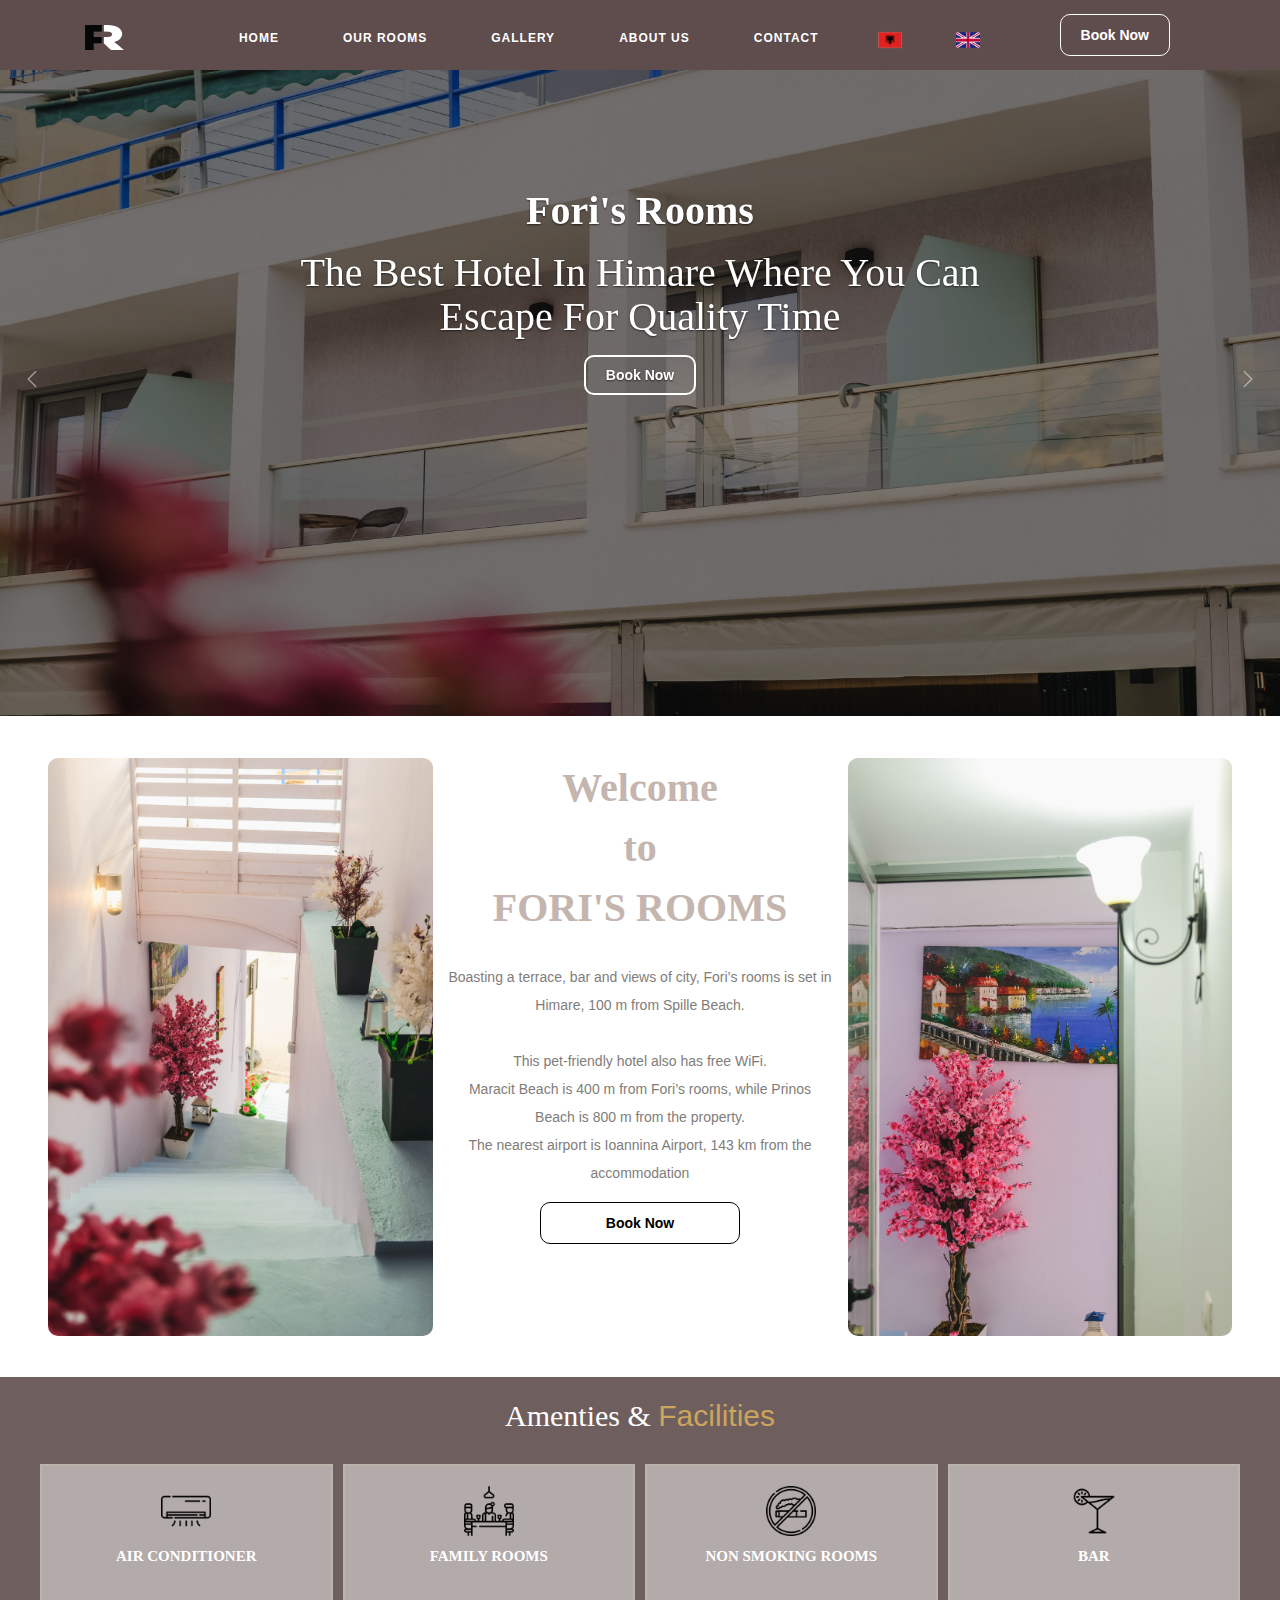
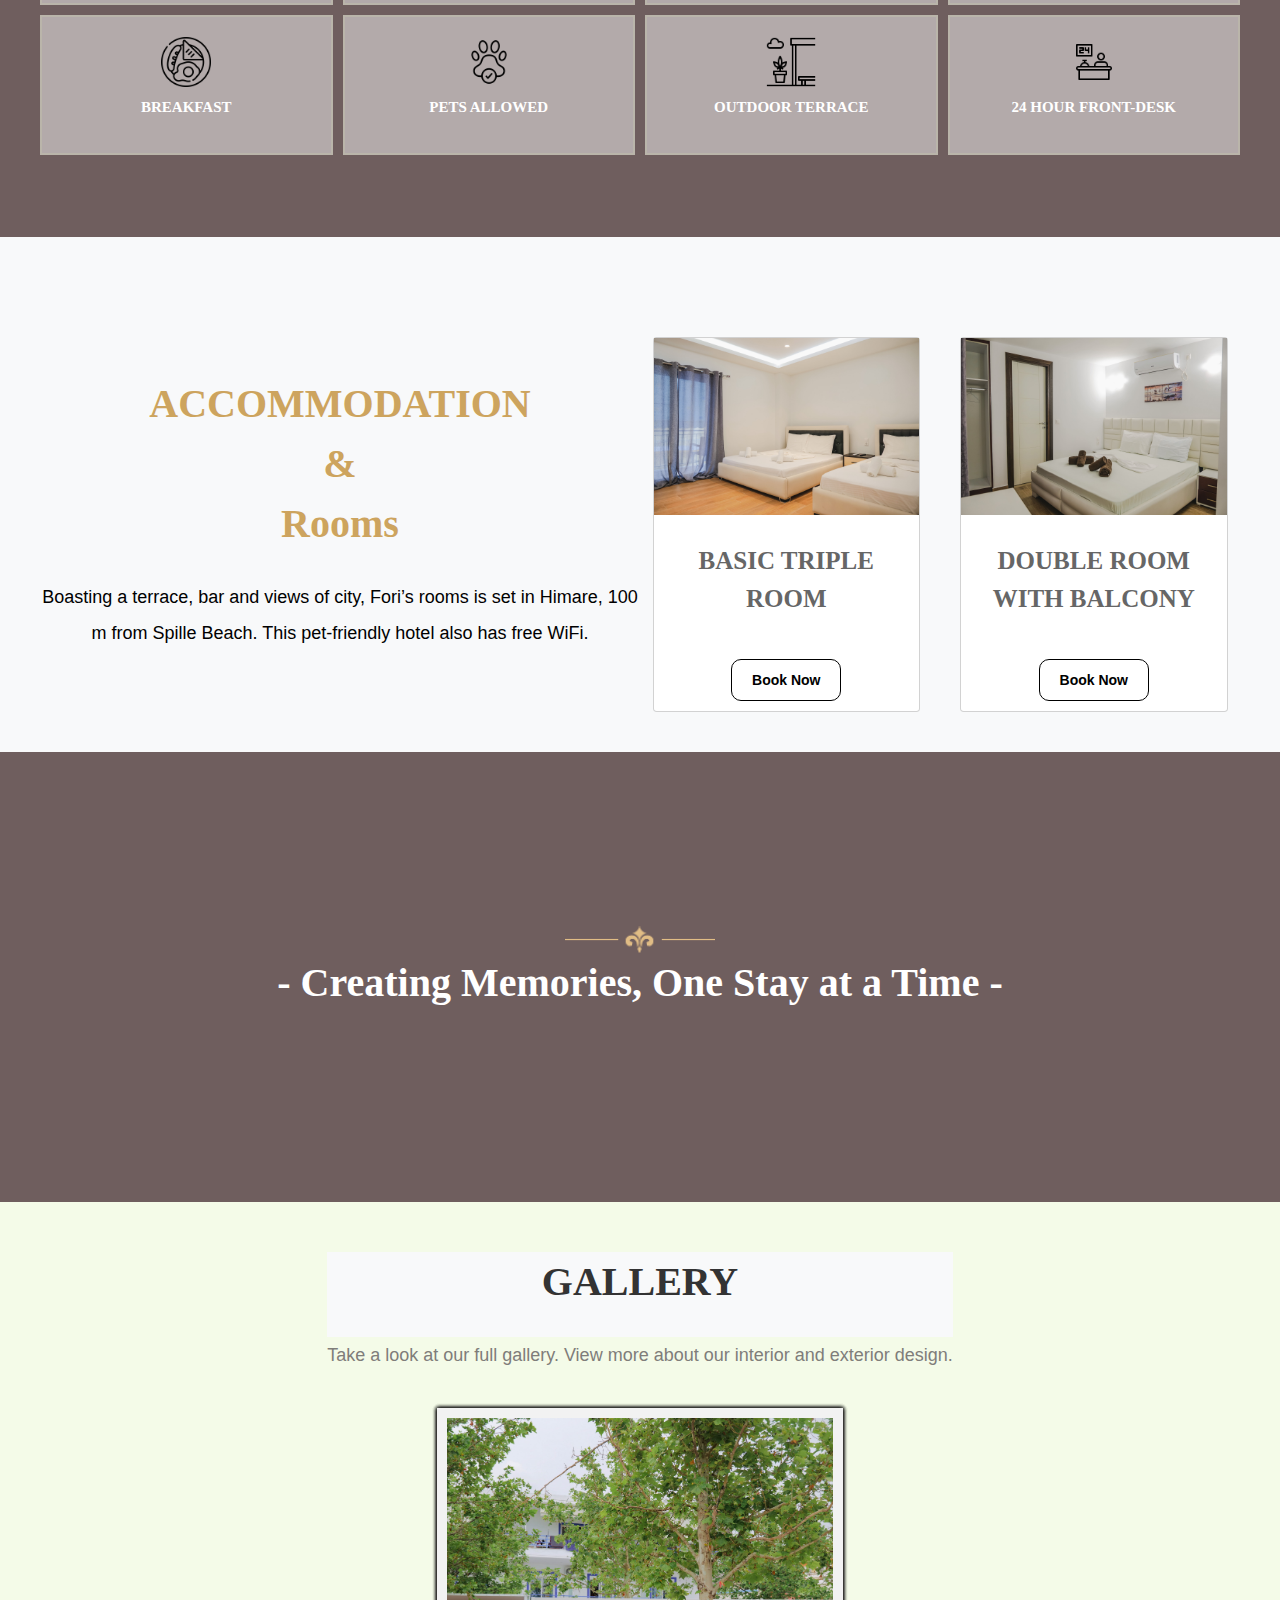
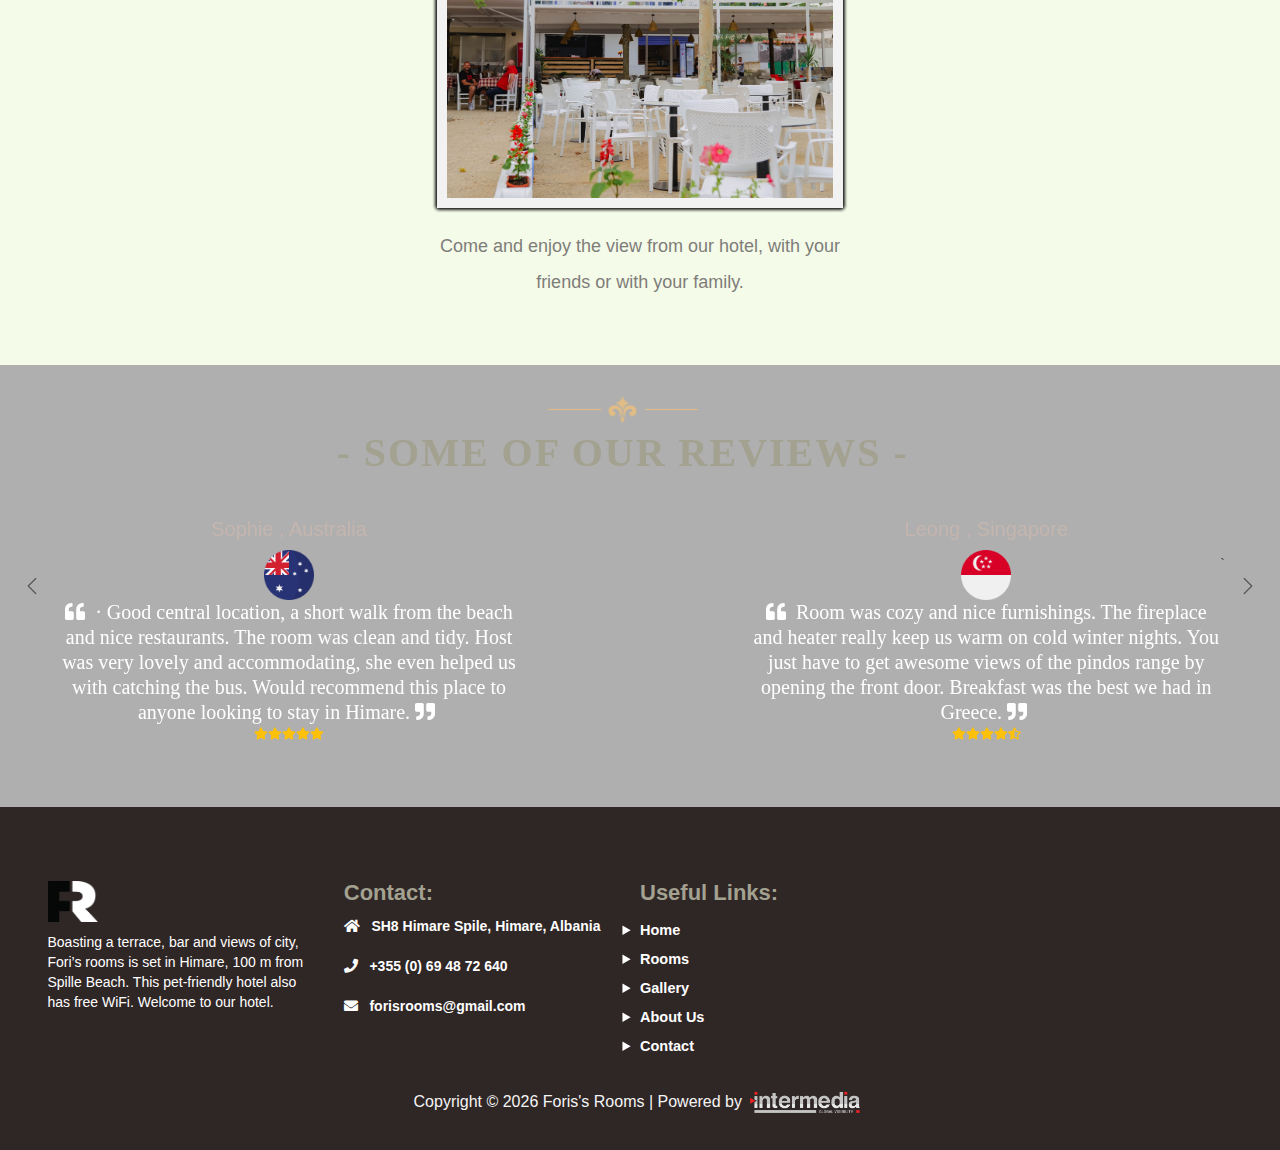
==== commit 3e64e2be: "final part 2.2 , mobile view changes , create id&classes ," ====
--- a/index.html
+++ b/index.html
@@ -5,8 +5,10 @@
     <meta charset="UTF-8">
     <meta name="viewport" content="width=device-width, initial-scale=1.0">
     <title>Fori's Room, Himare, Albania</title>
-    <meta name="description" content="">
-    <meta name="keywords" content="">
+    <meta name="description" content="Boasting a terrace, bar and views of city, Fori’s rooms is set in Himare, 100 m
+        from Spille Beach. This pet-friendly hotel also has free WiFi. Maracit Beach is 400 m from Fori’s rooms, while
+        Prinos Beach is 800 m from the property.">
+    <meta name="keywords" content="Foori's Rooms,Himare,Albania,Hotel,Bar,Breakfast,Family Rooms,Relaxed Atmosphere, Friendly Service,Outdoor Terrace,Free Wifi,Travel,Vacation">
     <link rel="icon" type="image/x-icon" href="assets/icons/logo.png">
     <!-- FontAwesome -->
     <link rel="stylesheet" href="https://use.fontawesome.com/releases/v5.15.1/css/all.css">
--- a/stylesheet.css
+++ b/stylesheet.css
@@ -336,7 +336,7 @@
 
 .footer_wrapper {
   background: #2f2626 !important;
-  padding: 5% 0 5% 0 !important;
+  padding: 5% 0 0 0 !important;
 }
 
 .text {
@@ -1982,6 +1982,23 @@
   margin-right: 200px;
 }
 
+#ctopi {
+  padding-top: 100px;
+}
+
+#CContact {
+  margin-top: 20px;
+  margin-bottom: 20px;
+}
+
+#textralbsec2 {
+  line-height: 25px;
+  font-size: 15px;
+}
+
+
+
+
 @media screen and (max-width: 1100px) {
   .responsive-button {
     display: block !important;
@@ -1999,7 +2016,12 @@
   padding-right: 0 !important;
 }
 
-@media screen and (max-width: 800px) {
+#buttonroom2 {
+  color: rgb(0, 0, 1);
+  margin-right: 200px;
+}
+
+@media screen and (max-width: 850px) {
   .responsive-button {
     display: block !important;
     margin-right: 45px !important;
@@ -2010,7 +2032,7 @@
   }
 
   .hmt4 {
-    font-size: 40px;
+    font-size: 35px;
   }
 
   .card0 {
@@ -2077,16 +2099,27 @@
   }
 
   #cover1 {
-    width: 635px;
+    width: unset;
     height: 250px;
   }
 
   .sec2 {
-    width: 350px;
+    width: unset;
+    display: flex;
+    flex-direction: column;
+    overflow: auto !important;
+    margin: 0 auto;
+    padding-bottom: 40px !important;
+    text-align: center !important;
+  }
+
+  #ctopi {
+    padding-top: 0 !important;
   }
 
   .btn01 {
-    margin-right: 100px !important;
+    margin-right: 0 !important;
+    float: none !important;
   }
 
   #cover2>img {
@@ -2094,4 +2127,35 @@
     width: 45% !important;
     margin: 1.66%;
   }
+
+  .home-amenities {
+    overflow: auto;
+  }
+
+  .grid-container {
+    display: flex;
+    flex-direction: column;
+  }
+
+  .grid-item {
+    width: 100%;
+  }
+
+  #textralbsec2 {
+    text-align: center;
+    line-height: 25px;
+    font-size: 15px;
+  }
+
+  #buttonroom2 {
+    color: rgb(0, 0, 1);
+    margin-right: 0 !important;
+    float: none !important;
+  }
+
+  .engvb {
+    margin-left: auto !important;
+    margin-right: auto !important;
+    margin: auto
+  }
 }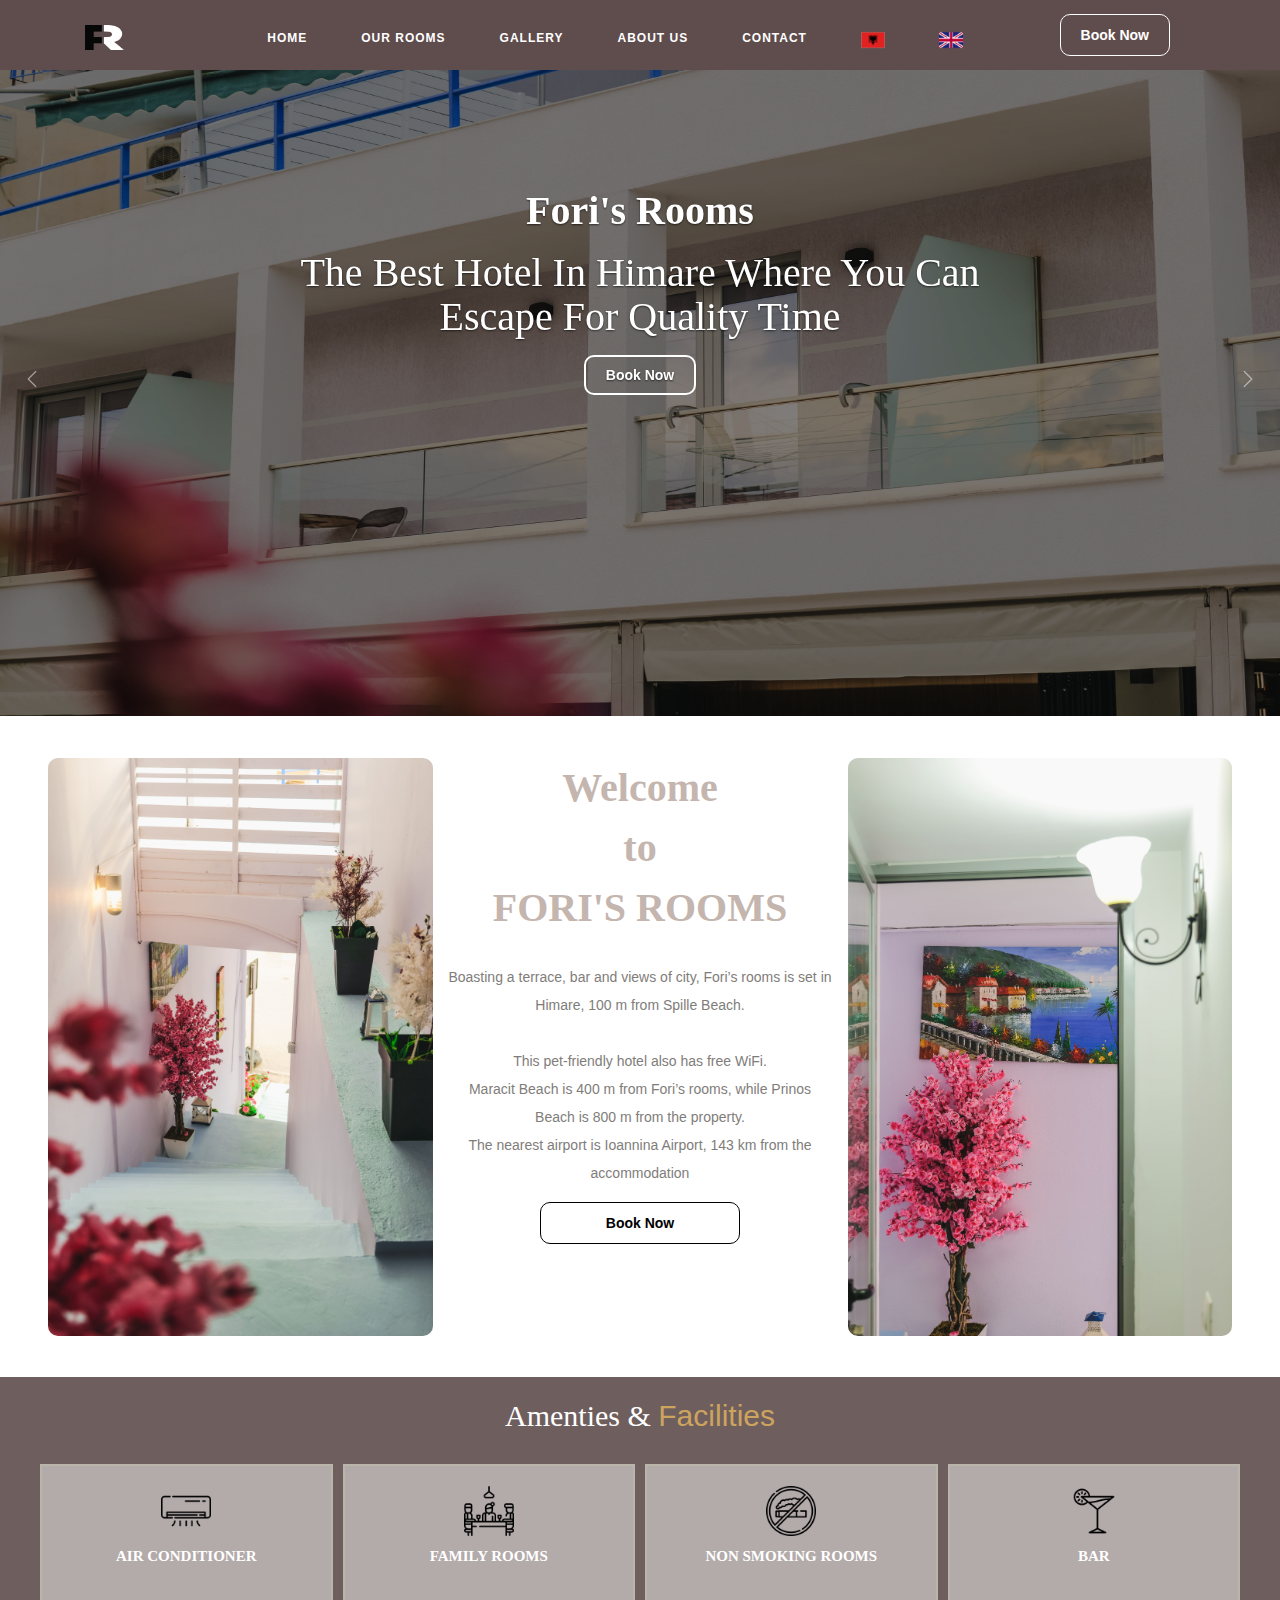
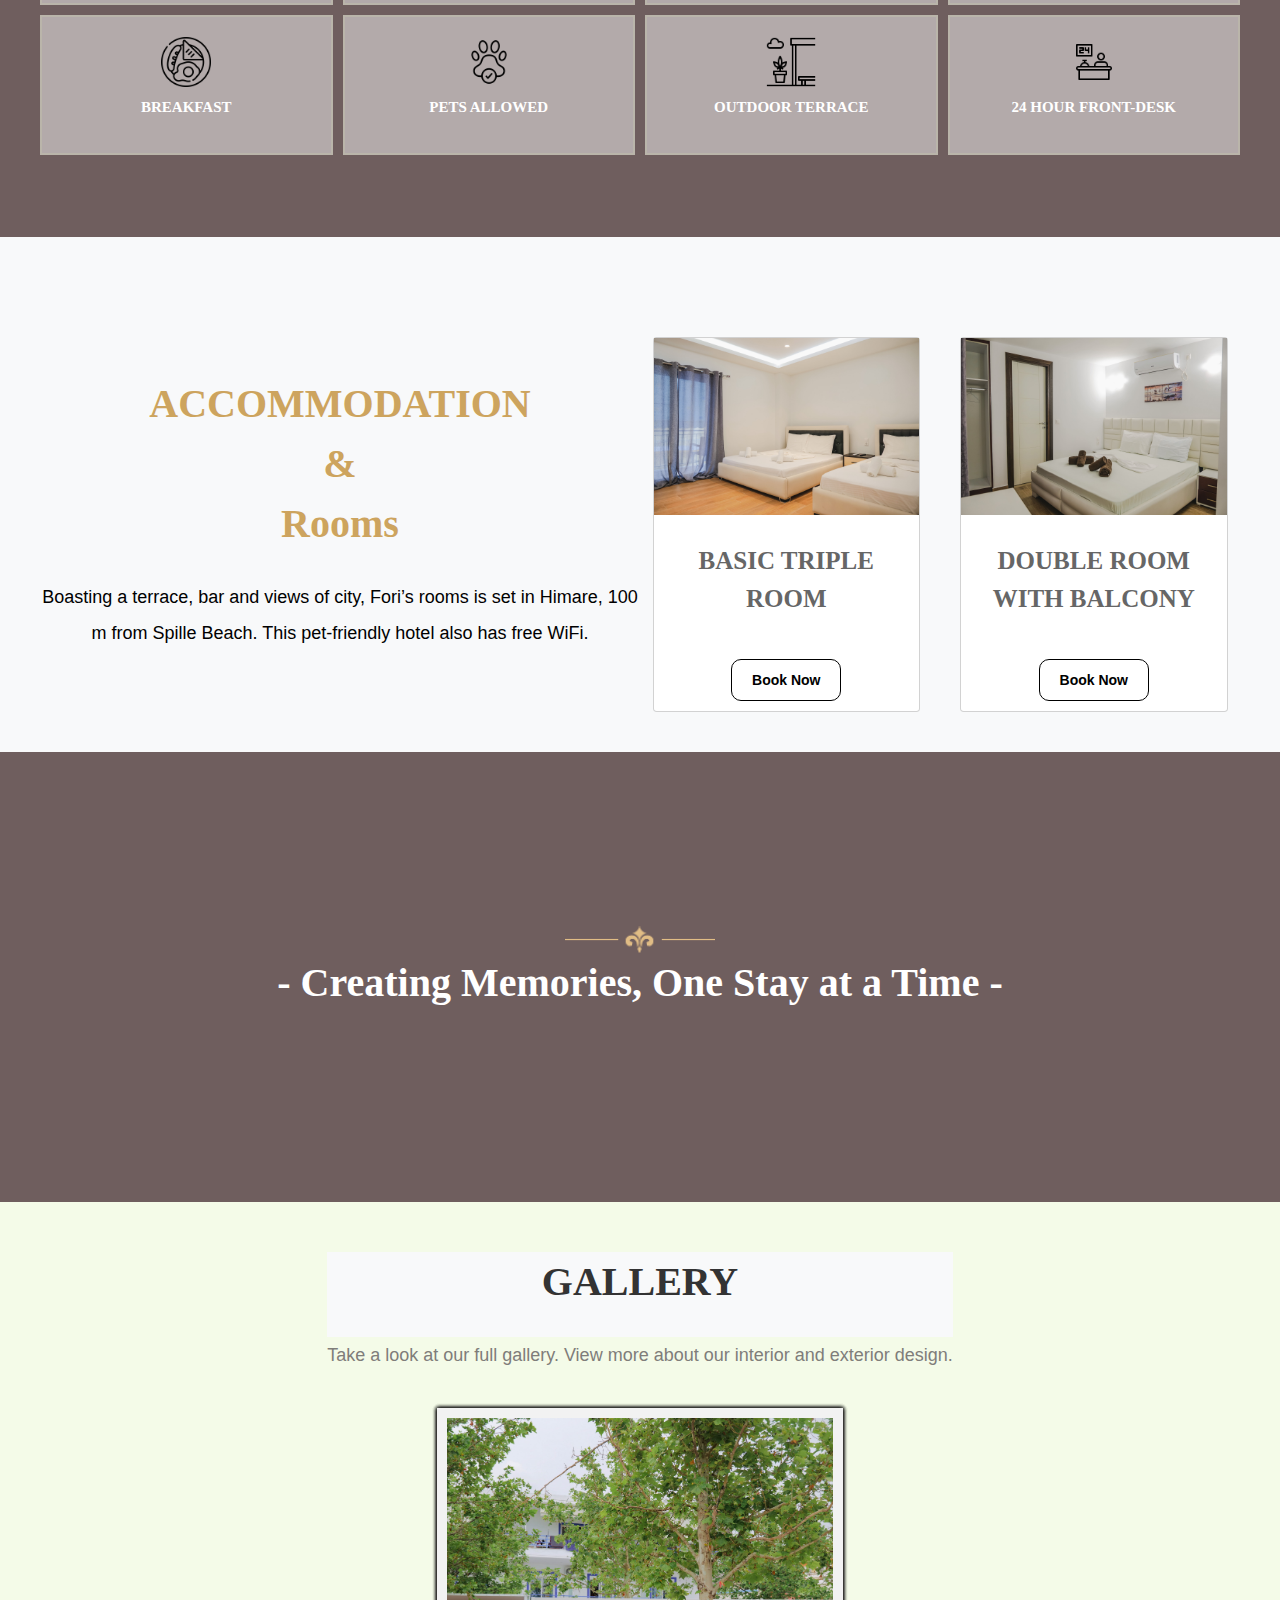
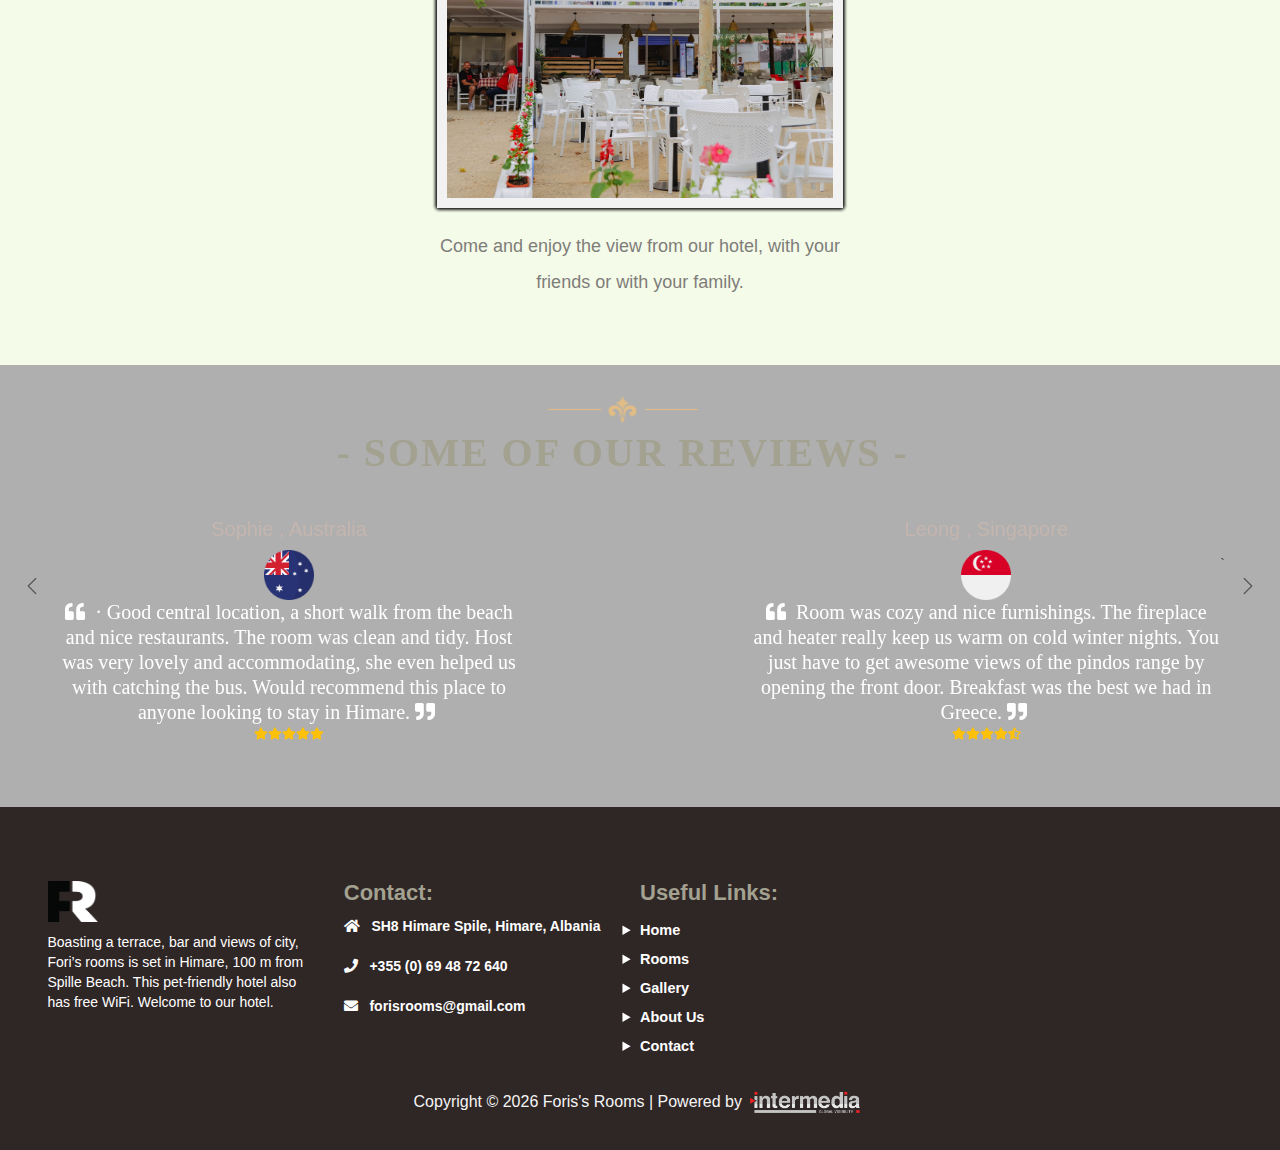
==== commit 91e99d4d: "small things" ====
--- a/index.html
+++ b/index.html
@@ -1,6 +1,5 @@
 <!DOCTYPE html>
 <html lang="en">
-
 <head>
     <meta charset="UTF-8">
     <meta name="viewport" content="width=device-width, initial-scale=1.0">
@@ -8,7 +7,8 @@
     <meta name="description" content="Boasting a terrace, bar and views of city, Fori’s rooms is set in Himare, 100 m
         from Spille Beach. This pet-friendly hotel also has free WiFi. Maracit Beach is 400 m from Fori’s rooms, while
         Prinos Beach is 800 m from the property.">
-    <meta name="keywords" content="Foori's Rooms,Himare,Albania,Hotel,Bar,Breakfast,Family Rooms,Relaxed Atmosphere, Friendly Service,Outdoor Terrace,Free Wifi,Travel,Vacation">
+    <meta name="keywords"
+        content="Foori's Rooms,Himare,Albania,Hotel,Bar,Breakfast,Family Rooms,Relaxed Atmosphere, Friendly Service,Outdoor Terrace,Free Wifi,Travel,Vacation">
     <link rel="icon" type="image/x-icon" href="assets/icons/logo.png">
     <!-- FontAwesome -->
     <link rel="stylesheet" href="https://use.fontawesome.com/releases/v5.15.1/css/all.css">
@@ -30,7 +30,6 @@
     <link rel="stylesheet" href="stylesheet.css">
     <link rel="stylesheet" href="index.js">
 </head>
-
 <body>
     <header>
         <div>
@@ -574,5 +573,4 @@
         window.addEventListener('resize', addClassBasedOnScreenWidth);
     </script>
 </body>
-
 </html>--- a/stylesheet.css
+++ b/stylesheet.css
@@ -1,6 +1,5 @@
 @import url("https://fonts.googleapis.com/css2?family=Oswald:wght@200;300;400;500;600;700&display=swap");
 @import url("https://fonts.googleapis.com/css2?family=Poppins:wght@100;200;300;400;500;600;700;800;900&display=swap");
-
 :root {
   --primary-color: #021832;
   --secondary-color: #a3a190;
@@ -19,13 +18,11 @@
   --black: #20252d;
   --style-font: "Cormorant Garamond", serif;
 }
-
 html,
 body {
   width: auto !important;
   overflow-x: hidden !important;
 }
-
 .gallery-section-p {
   line-height: 200%;
   color: #7f7d7a;
@@ -34,7 +31,6 @@
   text-align: center !important;
   font-size: 18px !important;
 }
-
 .section-2-h {
   margin: 0;
   padding: 0 0 25px 0;
@@ -45,7 +41,6 @@
   font-size: 40px;
   text-align: center !important;
 }
-
 .section-25-h {
   margin: 0;
   padding: 0 0 25px 0;
@@ -58,7 +53,6 @@
   line-height: 1.2;
   font-weight: 500;
 }
-
 .section3-h {
   margin: 0;
   padding: 0 0 25px 0;
@@ -68,7 +62,6 @@
   font-size: 40px;
   text-align: center;
 }
-
 .section-3-p {
   line-height: 200%;
   color: #000000;
@@ -77,7 +70,6 @@
   text-align: center !important;
   font-size: 18px;
 }
-
 .section-4-h {
   margin: 0;
   padding: 0 0 25px 0;
@@ -88,7 +80,6 @@
   font-size: 40px;
   text-align: center !important;
 }
-
 .section-2-p {
   line-height: 200%;
   color: #7f7d7a;
@@ -96,87 +87,69 @@
   padding: 0 0 15px 0;
   text-align: center !important;
 }
-
 .section-2-image {
   border-radius: 10px;
 }
-
 .images-about {
   padding-top: 30px;
   padding-bottom: 30px;
 }
-
 html {
   position: relative;
   min-height: 100%;
 }
-
 .carousel-section-image {
   width: 100% !important;
   height: 75vh !important;
   filter: brightness(50%) !important;
 }
-
 .background-tint {
   background-color: rgba(95, 76, 76, 0.9) !important;
   background-blend-mode: multiply;
 }
-
 .background-white {
   background-color: rgba(174, 174, 174, 0.99) !important;
   background-blend-mode: multiply;
 }
-
 .carousel-caption {
   top: 100px !important;
 }
-
 .link-btn1 {
   color: #ffffff !important;
   border: 2px solid #ffffff !important;
 }
-
 .link-btn1:hover {
   color: gold !important;
   border: 2px solid gold !important;
 }
-
 section {
   padding: 2.111rem 0;
 }
-
 ::selection {
   color: #a3a190;
 }
-
 ::-webkit-scrollbar {
   width: 15px;
 }
-
 ::-webkit-scrollbar-track {
   background-color: var(--bs-white);
 }
-
 ::-webkit-scrollbar-thumb {
   background: var(--light-gold);
 }
-
 .mb-3 {
   color: #c4b5ae;
   font-size: 20px;
 }
-
 * {
   margin: 0;
   padding: 0;
   font-family: "Arial", serif;
 }
-
 a {
   color: inherit;
   text-decoration: none;
 }
-
 .navbar {
   position: fixed;
   top: 0;
@@ -194,35 +167,23 @@
   margin: 0px !important;
   border-radius: 0px !important;
 }
-
 .footer-link-d {
   font-size: 22px !important;
   font-weight: 600 !important;
 }
-
 .navbar-brand {
   margin-right: auto;
   margin-left: 50px;
-
-}
-
+}
 .navbar-toggler-icon {
   background-image: url("data:image/svg+xml,%3csvg xmlns='http://www.w3.org/2000/svg' viewBox='0 0 30 30'%3e%3cpath stroke='white' stroke-linecap='round' stroke-miterlimit='10' stroke-width='2' d='M4 7h22M4 15h22M4 23h22'/%3e%3c/svg%3e");
 }
-
 .navbar-toggler {
   border: 2px solid #ffffff;
 }
-
 .navbar-toggler:focus {
   box-shadow: none;
 }
-
-.nav-word {
-  padding-left: 5px;
-  padding-right: 5px;
-}
-
 .nav-links {
   flex-grow: 1;
   margin-top: 0px !important;
@@ -231,11 +192,9 @@
   justify-content: center;
   list-style: none;
 }
-
 .nav-link {
   padding: 7px 17px !important;
 }
-
 .nav-link:hover {
   padding: 7px 17px !important;
   color: rgb(47, 38, 38) !important;
@@ -244,11 +203,9 @@
   background-color: #ffffff !important;
   border-radius: 10px !important;
 }
-
 .hh:hover {
   background-color: transparent !important;
 }
-
 .nav-links a {
   font-size: 1.2rem;
   font-weight: bold;
@@ -264,11 +221,9 @@
   color: white;
   text-decoration: none;
 }
-
 .navbar a:hover {
   color: gold;
 }
-
 .link-btn0 {
   text-decoration: none;
   padding: 0.5rem 2rem;
@@ -283,14 +238,12 @@
   border-radius: 10px !important;
   transition: 300ms;
 }
-
 .link-btn0:hover {
   color: rgb(0, 0, 0) !important;
   border: 1px solid rgb(0, 0, 0);
   text-decoration: none !important;
   background-color: #5f4c4c !important;
 }
-
 .link-btn {
   margin-right: 90px;
   text-decoration: none;
@@ -306,14 +259,12 @@
   border-radius: 10px !important;
   transition: 300ms;
 }
-
 .link-btn:hover {
   color: rgb(47, 38, 38) !important;
   border: unset !important;
   text-decoration: none !important;
   background-color: #ffffff !important;
 }
-
 .container {
   display: flex;
   justify-content: space-between;
@@ -322,7 +273,6 @@
   max-width: 1200px;
   margin: 0 auto;
 }
-
 .footer {
   background: #474747 !important;
   left: 0;
@@ -333,16 +283,13 @@
   background-color: #474747 !important;
   z-index: 1000;
 }
-
 .footer_wrapper {
   background: #2f2626 !important;
   padding: 5% 0 0 0 !important;
 }
-
 .text {
   color: #000;
 }
-
 #arrow {
   border-right: 2px solid black;
   border-bottom: 2px solid black;
@@ -351,22 +298,18 @@
   transform: rotate(-45deg);
   margin-top: 40px;
 }
-
 .footer ul li {
   position: relative;
   padding-bottom: 10px;
   color: white;
 }
-
 .footer ul {
   list-style: none;
   color: white;
 }
-
 .footer p {
   color: white;
 }
-
 .footer ul li:before {
   content: "";
   position: absolute;
@@ -378,21 +321,17 @@
   left: -20px;
   transform: translateY(-50%) rotate(-45deg);
 }
-
 .footer-ul {
   list-style: disclosure-closed;
 }
-
 .footer-ul>li {
   line-height: 2 !important;
   font-size: 14.5px !important;
   font-weight: 600 !important;
 }
-
 .footer-ul>li::marker {
   color: #ffffff !important;
 }
-
 .foooter-text {
   color: #000000;
   text-decoration: none;
@@ -400,36 +339,30 @@
   padding-bottom: 5px !important;
   font-weight: 600 !important;
 }
-
 .foooter-text:hover {
   color: gold;
   transform: translateY(-10px);
   text-decoration: none;
 }
-
 .item img {
   position: absolute;
   top: 0;
   left: 0;
   min-height: 400px;
 }
-
 h5 {
   color: gold;
 }
-
 .container-fluid {
   width: auto;
   margin-top: 10px;
 }
-
 .container-slider {
   width: auto;
   margin-top: 10px;
   padding-left: 0px !important;
   padding-right: 0px !important;
 }
-
 .button {
   text-decoration: none;
   padding: 0.5rem 2rem;
@@ -440,12 +373,10 @@
   width: fit-content;
   text-align: center;
 }
-
 .button:hover {
   color: gold;
   border: 1px solid gold;
 }
-
 .textin {
   flex: 1;
   top: 0;
@@ -458,7 +389,6 @@
   font-family: var(--secondary-font);
   text-align: center;
 }
-
 .texti {
   text-align: center;
   font-size: 1.5rem;
@@ -473,30 +403,25 @@
   outline: 0;
   background: transparent;
 }
-
 .container-footer {
   padding-left: 0;
   padding-right: 0;
 }
-
 .col-md-6 {
   padding-left: 15px;
   padding-right: 15px;
 }
-
 @media (max-width: 767px) {
   .text-right {
     text-align: right;
   }
 }
-
 .gallery-section {
   position: relative;
   overflow: hidden;
   height: auto;
   background-color: #ffffff;
 }
-
 .top-section {
   display: flex;
   align-items: center;
@@ -505,11 +430,9 @@
   padding-left: 0px;
   padding-right: 0px;
 }
-
 .text-content {
   flex: 1;
 }
-
 .contaxt-text {
   position: absolute;
   top: 50%;
@@ -525,21 +448,17 @@
   text-shadow: 1px 1px 3px rgba(0, 0, 0, 0.5);
   /* Adjust shadow as needed */
 }
-
 .top-section p {
   font-size: 18px;
 }
-
 .gallery-section .bottom-section {
   padding: 50px;
 }
-
 .gallery-section .options {
   display: flex;
   justify-content: center;
   margin-bottom: 20px;
 }
-
 .gallery-section .options a {
   margin: 0 10px;
   padding: 10px 20px;
@@ -549,18 +468,15 @@
   border-radius: 5px;
   transition: background-color 0.3s ease;
 }
-
 .gallery-section .options a:hover {
   background-color: #0056b3;
 }
-
 .options {
   display: flex;
   justify-content: center;
   align-items: center;
   padding-bottom: 25px;
 }
-
 .gallery-section .gallery {
   display: grid;
   grid-template-columns: repeat(4, 1fr);
@@ -568,13 +484,11 @@
   gap: 20px;
   /* Gap between photos */
 }
-
 .gallery-section .gallery-item {
   overflow: hidden;
   border-radius: 5px;
   box-shadow: 0 0 10px rgba(0, 0, 0, 0.1);
 }
-
 .gallery-section .gallery-item img {
   width: 100%;
   /* Ensure images fill the container */
@@ -582,11 +496,9 @@
   /* Allow images to scale proportionally */
   transition: transform 0.3s ease;
 }
-
 .gallery-section .gallery-item:hover img {
   transform: scale(1.05);
 }
-
 .gallery-title {
   font-size: 36px;
   color: #42b32f;
@@ -594,7 +506,6 @@
   font-weight: 500;
   margin-bottom: 70px;
 }
-
 .gallery-title:after {
   content: "";
   position: absolute;
@@ -603,7 +514,6 @@
   height: 45px;
   border-bottom: 1px solid #5e5e5e;
 }
-
 .filter-button {
   font-size: 20px;
   border: 1px solid #000000;
@@ -616,7 +526,6 @@
   /* Add border radius */
   background-color: #e6e6e6 !important;
 }
-
 .filter-button:hover {
   font-size: 20px;
   text-align: center;
@@ -628,16 +537,13 @@
   background-color: rgb(250, 250, 230) !important;
   border-color: #adadad !important;
 }
-
 .btn-default:active .filter-button:active {
   background-color: #42b32f;
   color: white;
 }
-
 .port-image {
   width: 100%;
 }
-
 .fixed {
   position: fixed;
   top: 0;
@@ -646,7 +552,6 @@
   z-index: 1000;
   /* Adjust as needed */
 }
-
 .gallery_product {
   margin-bottom: 30px;
   position: relative;
@@ -654,7 +559,6 @@
   justify-content: center;
   display: flex;
 }
-
 .gallery_product img {
   object-fit: cover;
   /* This property ensures that the entire image is visible without cropping */
@@ -666,11 +570,9 @@
   /* Box shadow */
   border-radius: 10px !important;
 }
-
 .gallery_product img:hover {
   transform: scale(1.05);
 }
-
 /* Modal styles */
 .modal {
   display: none;
@@ -684,14 +586,12 @@
   background-color: rgba(0, 0, 0, 0.9);
   overflow: auto;
 }
-
 .modal-content {
   margin: auto;
   display: block;
   max-width: 80%;
   max-height: 80%;
 }
-
 /* Close button style */
 .close {
   color: #fff;
@@ -702,14 +602,12 @@
   font-weight: bold;
   transition: 0.3s;
 }
-
 .close:hover,
 .close:focus {
   color: #bbb;
   text-decoration: none;
   cursor: pointer;
 }
-
 /* Style for arrow buttons */
 .prev,
 .next {
@@ -725,21 +623,17 @@
   transition: 0.6s ease;
   border-radius: 0 3px 3px 0;
 }
-
 .prev {
   left: 0;
 }
-
 .next {
   right: 0;
   border-radius: 3px 0 0 3px;
 }
-
 .prev:hover,
 .next:hover {
   background-color: rgba(0, 0, 0, 0.8);
 }
-
 .bg-images {
   width: 100vw;
   height: 75vh;
@@ -752,13 +646,11 @@
   text-align: center;
   top: 0;
 }
-
 .row0 {
   display: flex;
   justify-content: space-between;
   width: 100%;
 }
-
 .service-card {
   background-color: #c5bcb7;
   /* Adjust the alpha value to change transparency */
@@ -780,7 +672,6 @@
   position: relative;
   /* Required for shadow positioning */
 }
-
 .service-card::after {
   content: "";
   position: absolute;
@@ -795,7 +686,6 @@
   z-index: -1;
   /* Ensure the shadow is below the content */
 }
-
 .service-card .card-icon {
   background-repeat: no-repeat;
   background-size: contain;
@@ -808,33 +698,27 @@
   margin-bottom: 10px;
   /* Adjust spacing between icon and text */
 }
-
 .h3.title {
   margin: 0;
 }
-
 .service-card .title {
   text-align: center;
   margin-block-end: 15px;
 }
-
 .google-maps {
   margin-top: 20px;
 }
-
 .google-maps iframe {
   width: 100%;
   height: 500px;
   border: none;
 }
-
 body {
   display: flex;
   flex-direction: column;
   min-height: 100vh;
   margin: 0;
 }
-
 main {
   background-size: cover;
   background-position: center;
@@ -842,19 +726,16 @@
   flex: 1;
   /* margin-bottom: 100px;  Adjust as needed */
 }
-
 .fa-location-dot:before,
 .fa-map-marker-alt:before {
   content: "\f3c5";
 }
-
 .container0 {
   display: flex;
   flex-direction: column;
   align-items: center;
   justify-content: center;
 }
-
 .contact-info {
   display: flex;
   justify-content: center;
@@ -862,7 +743,6 @@
   margin-top: 20px;
   /* Adjust as needed */
 }
-
 .contact-text {
   flex: 1;
   text-align: left;
@@ -873,116 +753,93 @@
   font-size: 1.2em;
   /* 1.2 times the font size of the parent element */
 }
-
 body {
   margin-top: 20px;
 }
-
 .align-center {
   text-align: center;
 }
-
 .hash-list {
   display: block;
   padding: 0;
   margin: 0 auto;
 }
-
 @media (min-width: 768px) {
   .hash-list.cols-3>li:nth-last-child(-n + 3) {
     border-bottom: none;
   }
 }
-
 @media (min-width: 768px) {
   .hash-list.cols-3>li {
     width: 33.3333%;
   }
 }
-
 .hash-list>li {
   display: block;
   float: left;
   border-right: 1px solid rgba(0, 0, 0, 0.2);
   border-bottom: 1px solid rgba(0, 0, 0, 0.2);
 }
-
 .pad-30,
 .pad-30-all>* {
   padding: 30px;
 }
-
 img {
   border: 0;
 }
-
 .mgb-20,
 .mgb-20-all>* {
   margin-bottom: 20px;
 }
-
 .wpx-100,
 .wpx-100-after:after {
   width: 100px;
 }
-
 .img-round,
 .img-rel-round {
   border-radius: 50%;
 }
-
 .padb-30,
 .padb-30-all>* {
   padding-bottom: 30px;
 }
-
 .mgb-40,
 .mgb-40-all>* {
   margin-bottom: 40px;
 }
-
 .align-center {
   text-align: center;
 }
-
 [class*="line-b"] {
   position: relative;
   padding-bottom: 20px;
   border-color: #e6af2a;
 }
-
 .fg-text-d,
 .fg-hov-text-d:hover,
 .fg-active-text-d.active {
   color: #222;
 }
-
 .font-cond-b {
   font-weight: 700 !important;
 }
-
 /* Adjust button position */
 .carousel-control-prev,
 .carousel-control-next {
   width: 5%;
 }
-
 .carousel-inner {
   padding-top: 0 !important;
 }
-
 .carousel-item {
   line-height: 1.25 !important;
 }
-
 .translate-middle-y {
   transform: translateY(-94%) !important;
 }
-
 .translate-middle-y1 {
   transform: translateY(-50%) !important;
 }
-
 .carobck {
   background: linear-gradient(rgba(0, 0, 0, 0.4), rgba(0, 0, 0, 0.8)),
     url("assets/images/outside.jpg") center/cover no-repeat fixed;
@@ -992,79 +849,64 @@
   background-repeat: no-repeat !important;
   background-blend-mode: multiply !important;
 }
-
 /* Hide buttons on extra small devices */
 @media (max-width: 576px) {
-
   .carousel-control-prev,
   .carousel-control-next {
     display: none;
   }
 }
-
 .static {
   position: static;
 }
-
 .cover {
   background-size: cover;
   background-position: center;
   background-repeat: no-repeat;
 }
-
 .owl-carousel .owl-slide {
   position: relative;
   height: 70vh;
   background-color: lightgray;
 }
-
 .owl-carousel .owl-slide-animated {
   transform: translateX(20px);
   opacity: 0;
   visibility: hidden;
   transition: all 0.05s;
 }
-
 .owl-carousel .owl-slide-animated.is-transitioned {
   transform: none;
   opacity: 1;
   visibility: visible;
   transition: all 0.5s;
 }
-
 .owl-carousel .owl-slide-title.is-transitioned {
   transition-delay: 0.2s;
 }
-
 .owl-carousel .owl-slide-subtitle.is-transitioned {
   transition-delay: 0.35s;
 }
-
 .owl-carousel .owl-slide-cta.is-transitioned {
   transition-delay: 0.5s;
 }
-
 .owl-carousel .owl-dots,
 .owl-carousel .owl-nav {
   position: absolute;
 }
-
 .owl-carousel .owl-dots .owl-dot,
 .owl-carousel .owl-nav [class*="owl-"]:focus {
   outline: none;
 }
-
 .owl-carousel .owl-dots .owl-dot span {
   background: transparent;
   border: 1px solid var(--main-black-color);
   transition: all 0.2s ease;
 }
-
 .owl-carousel .owl-dots .owl-dot:hover span,
 .owl-carousel .owl-dots .owl-dot.active span {
   background: var(--main-black-color);
 }
-
 @media all {
   .link-btn-s3 {
     text-decoration: none;
@@ -1084,7 +926,6 @@
     border-radius: 10px;
     font-size: 14px !important;
   }
-
   .link-btn-s3:hover {
     text-decoration: none;
     padding: 10px 20px;
@@ -1098,7 +939,6 @@
     text-decoration: none;
     transition: 300ms;
   }
-
   .link-btn1 {
     text-decoration: none;
     padding: 10px 20px;
@@ -1112,7 +952,6 @@
     border-radius: 10px;
     font-size: 14px !important;
   }
-
   .link-btn1 a {
     padding: 13px 19px;
     background-color: #d8c8a9;
@@ -1121,7 +960,6 @@
     color: #fff;
     text-decoration: none;
   }
-
   .link-btn1:hover {
     text-decoration: none;
     padding: 10px 20px;
@@ -1135,7 +973,6 @@
     text-decoration: none;
     transition: 300ms;
   }
-
   .link-btn2 {
     text-decoration: none;
     padding: 10px 20px;
@@ -1145,7 +982,6 @@
     /* Change button text color */
     border: 1px solid black;
   }
-
   .link-btn2 a {
     padding: 13px 19px;
     background-color: #d8c8a9;
@@ -1154,41 +990,34 @@
     color: #fff;
     text-decoration: none;
   }
-
   .link-btn2:hover {
     color: gold !important;
     border: 1px solid gold !important;
     text-decoration: none;
   }
-
   @media (max-width: 620px) {
     .col {
       flex: unset !important;
     }
   }
-
   @media (min-width: 950px) {
     .slider0 {
       width: 750px !important;
     }
-
     .slider0 li {
       width: 600px !important;
     }
   }
 }
-
 @media (max-width: 1000px) {
   .link-btn {
     display: none;
     /* Show the list when screen width is under 768px */
   }
 }
-
 .abitems {
   width: 375px;
 }
-
 /* Style for the link when not hovered */
 .link0-hover {
   text-decoration: none;
@@ -1200,7 +1029,6 @@
   font-size: 25px;
   text-align: center;
 }
-
 /* Style for the link when hovered */
 .link0-hover:hover {
   color: #cda45e;
@@ -1208,7 +1036,6 @@
   text-decoration: none;
   /* Remove underline */
 }
-
 .link-hover {
   text-decoration: none;
   /* Remove underline */
@@ -1219,7 +1046,6 @@
   font-size: 25px;
   text-align: center;
 }
-
 /* Style for the link when hovered */
 .link-hover:hover {
   color: gold;
@@ -1227,7 +1053,6 @@
   text-decoration: none;
   /* Remove underline */
 }
-
 .image-container0 {
   border: 1px solid white;
   /* Add a 1px white border */
@@ -1236,7 +1061,6 @@
   margin-bottom: 10px;
   /* Add margin for spacing between image containers */
 }
-
 .card0 {
   padding: 0;
   background-color: transparent;
@@ -1274,7 +1098,6 @@
   margin: 20px;
   /* Adjust the margin as needed */
 }
-
 .content-slider0 {
   width: 100%;
   height: auto;
@@ -1284,7 +1107,6 @@
   overflow: hidden;
   /* Hide overflow content */
 }
-
 .slider0 {
   width: 100%;
   /* Set the width of the slider */
@@ -1293,19 +1115,16 @@
   overflow: visible;
   position: relative;
 }
-
 .mask0 {
   overflow: hidden;
   height: 300px;
   /* Set the height of the mask */
 }
-
 .slider0 ul {
   margin: 0;
   padding: 0;
   position: relative;
 }
-
 .slider0 li {
   width: 100%;
   height: auto;
@@ -1314,292 +1133,240 @@
   top: -325px;
   list-style: none;
 }
-
 .slider0 .quote {
   font-size: 40px;
   font-style: italic;
 }
-
 .slider0 .source {
   font-size: 20px;
   text-align: right;
 }
-
 .slider0 li.anim1 {
   line-height: 1;
   animation: cycle 15s linear infinite;
 }
-
 .slider0 li.anim2 {
   line-height: 1;
   animation: cycle2 15s linear infinite;
 }
-
 .slider0 li.anim3 {
   line-height: 1;
   animation: cycle3 15s linear infinite;
 }
-
 .slider0 li.anim4 {
   line-height: 1;
   animation: cycle4 15s linear infinite;
 }
-
 .slider0 li.anim5 {
   line-height: 1;
   animation: cycle5 15s linear infinite;
 }
-
 .slider0:hover li {
   animation-play-state: paused;
 }
-
 @keyframes cycle {
   0% {
     top: 0px;
   }
-
   4% {
     top: 0px;
   }
-
   16% {
     top: 0px;
     opacity: 1;
     z-index: 0;
   }
-
   20% {
     top: 325px;
     opacity: 0;
     z-index: 0;
   }
-
   21% {
     top: -325px;
     opacity: 0;
     z-index: -1;
   }
-
   50% {
     top: -325px;
     opacity: 0;
     z-index: -1;
   }
-
   92% {
     top: -325px;
     opacity: 0;
     z-index: 0;
   }
-
   96% {
     top: -325px;
     opacity: 0;
   }
-
   100% {
     top: 0px;
     opacity: 1;
   }
 }
-
 @keyframes cycle2 {
   0% {
     top: -325px;
     opacity: 0;
   }
-
   16% {
     top: -325px;
     opacity: 0;
   }
-
   20% {
     top: 0px;
     opacity: 1;
   }
-
   24% {
     top: 0px;
     opacity: 1;
   }
-
   36% {
     top: 0px;
     opacity: 1;
     z-index: 0;
   }
-
   40% {
     top: 325px;
     opacity: 0;
     z-index: 0;
   }
-
   41% {
     top: -325px;
     opacity: 0;
     z-index: -1;
   }
-
   100% {
     top: -325px;
     opacity: 0;
     z-index: -1;
   }
 }
-
 @keyframes cycle3 {
   0% {
     top: -325px;
     opacity: 0;
   }
-
   36% {
     top: -325px;
     opacity: 0;
   }
-
   40% {
     top: 0px;
     opacity: 1;
   }
-
   44% {
     top: 0px;
     opacity: 1;
   }
-
   56% {
     top: 0px;
     opacity: 1;
     z-index: 0;
   }
-
   60% {
     top: 325px;
     opacity: 0;
     z-index: 0;
   }
-
   61% {
     top: -325px;
     opacity: 0;
     z-index: -1;
   }
-
   100% {
     top: -325px;
     opacity: 0;
     z-index: -1;
   }
 }
-
 @keyframes cycle4 {
   0% {
     top: -325px;
     opacity: 0;
   }
-
   56% {
     top: -325px;
     opacity: 0;
   }
-
   60% {
     top: 0px;
     opacity: 1;
   }
-
   64% {
     top: 0px;
     opacity: 1;
   }
-
   76% {
     top: 0px;
     opacity: 1;
     z-index: 0;
   }
-
   80% {
     top: 325px;
     opacity: 0;
     z-index: 0;
   }
-
   81% {
     top: -325px;
     opacity: 0;
     z-index: -1;
   }
-
   100% {
     top: -325px;
     opacity: 0;
     z-index: -1;
   }
 }
-
 @keyframes cycle5 {
   0% {
     top: -325px;
     opacity: 0;
   }
-
   76% {
     top: -325px;
     opacity: 0;
   }
-
   80% {
     top: 0px;
     opacity: 1;
   }
-
   84% {
     top: 0px;
     opacity: 1;
   }
-
   96% {
     top: 0px;
     opacity: 1;
     z-index: 0;
   }
-
   100% {
     top: 325px;
     opacity: 0;
     z-index: 0;
   }
 }
-
 #gallery-section {
   background-color: #f4fbe8;
   padding: 50px 0;
   /* Add padding for spacing */
 }
-
 .container1 {
   display: flex;
   flex-direction: column;
   align-items: center;
   /* Center the container content horizontally */
 }
-
 .gallery0 {
   display: grid;
   width: 65%;
   margin: 0 auto;
 }
-
 .gallery-img {
   height: 400px;
   width: 400px;
 }
-
 .gallery0>img {
   grid-area: 1/1;
   width: 100%;
@@ -1609,93 +1376,75 @@
   box-shadow: 0 0 4px #0007;
   animation: slide 6s infinite;
 }
-
 .gallery0>img:last-child {
   animation-name: slide-last;
 }
-
 .gallery0>img:nth-child(2) {
   animation-delay: -2s;
 }
-
 .gallery0>img:nth-child(3) {
   animation-delay: -4s;
 }
-
 @keyframes slide {
   0% {
     transform: translateX(0%);
     z-index: 2;
   }
-
   16.66% {
     transform: translateX(120%);
     z-index: 2;
   }
-
   16.67% {
     transform: translateX(120%);
     z-index: 1;
   }
-
   33.34% {
     transform: translateX(0%);
     z-index: 1;
   }
-
   66.33% {
     transform: translateX(0%);
     z-index: 1;
   }
-
   66.34% {
     transform: translateX(0%);
     z-index: 2;
   }
-
   100% {
     transform: translateX(0%);
     z-index: 2;
   }
 }
-
 @keyframes slide-last {
   0% {
     transform: translateX(0%);
     z-index: 2;
   }
-
   16.66% {
     transform: translateX(120%);
     z-index: 2;
   }
-
   16.67% {
     transform: translateX(120%);
     z-index: 1;
   }
-
   33.34% {
     transform: translateX(0%);
     z-index: 1;
   }
-
   83.33% {
     transform: translateX(0%);
     z-index: 1;
   }
-
   83.34% {
     transform: translateX(0%);
     z-index: 2;
   }
-
   100% {
     transform: translateX(0%);
     z-index: 2;
   }
 }
-
 .grid-container {
   display: grid;
   align-items: center;
@@ -1712,7 +1461,6 @@
   max-width: 1200px;
   margin: 0 auto;
 }
-
 .grid-item {
   background-color: rgba(255,
       255,
@@ -1725,13 +1473,11 @@
   /* Border style */
   font-weight: 600;
 }
-
 .grid-h1 {
   text-align: center;
   /* Center the content horizontally */
   color: #ffffff !important;
 }
-
 .grid-item img {
   width: 50px;
   /* Adjust icon size as needed */
@@ -1739,14 +1485,12 @@
   margin-bottom: 10px;
   /* Add space between icon and description */
 }
-
 .grid-item p {
   font-family: serif, sans-serif;
   color: rgb(255, 255, 255);
   text-align: center;
   font-size: 15px;
 }
-
 .home-amenities {
   background-size: cover !important;
   background-position: center !important;
@@ -1757,7 +1501,6 @@
   height: 460px;
   margin-top: 20px;
 }
-
 .home5 {
   background-size: cover !important;
   background-position: center !important;
@@ -1767,7 +1510,6 @@
   background: url("assets/images/Photo\ \(52\).jpg");
   height: 460px;
 }
-
 .CRsec {
   background-size: cover !important;
   background-position: center !important;
@@ -1777,7 +1519,6 @@
   background: url("assets/images/Photo\ \(52\).jpg");
   height: 460px;
 }
-
 .room-box {
   border-radius: 10px;
   box-shadow: 0 0 20px rgba(0, 0, 0, 0.1);
@@ -1786,18 +1527,15 @@
   background-color: #f5f5f5;
   max-width: 300px;
 }
-
 .room-photo {
   width: 100%;
   border-radius: 10px;
   margin-bottom: 10px;
 }
-
 p {
   color: #666;
   margin-bottom: 15px;
 }
-
 button {
   background-color: #333;
   color: #fff;
@@ -1807,11 +1545,9 @@
   border-radius: 5px;
   transition: background-color 0.3s ease;
 }
-
 button:hover {
   background-color: #555;
 }
-
 .R1 {
   display: flex;
   justify-content: center;
@@ -1820,45 +1556,38 @@
   text-transform: uppercase;
   margin: 0;
 }
-
 /* Center image vertically */
 .col-sm-5 img {
   display: block;
   margin-left: auto;
   margin-right: auto;
 }
-
 /* Center text vertically */
 .col-sm-5 h1,
 .col-sm-5 p {
   text-align: center;
   margin: 0;
 }
-
 #cover1 {
   width: 800px;
   height: 450px;
   margin: 0 auto;
   padding-right: 250px;
 }
-
 #cover1>img {
   border: 2px solid black;
   width: 45%;
   margin: 1.66%;
 }
-
 #cover2 {
   height: auto;
   max-width: 100%;
 }
-
 #cover2>img {
   border: 2px solid black;
   width: 45%;
   margin: 1.66%;
 }
-
 .slideh1 {
   color: #ffffff;
   font-weight: 800;
@@ -1867,13 +1596,11 @@
   font-size: 40px;
   text-align: center !important;
 }
-
 .slideh4 {
   font-family: "Cormorant", serif;
   font-size: 40px;
   text-align: center !important;
 }
-
 .hmt4 {
   margin: 0;
   color: white;
@@ -1884,23 +1611,18 @@
   font-size: 40px;
   text-align: center;
 }
-
 .fade-down {
   animation: 3.5s fadeDown;
 }
-
 .align-items-center {
   align-items: center !important;
 }
-
 .justify-content-center {
   justify-content: center !important;
 }
-
 .d-flex {
   display: flex !important;
 }
-
 .jumbotron {
   background-attachment: fixed;
   min-height: 50vh;
@@ -1914,7 +1636,6 @@
   height: 450px;
   margin-bottom: 0px !important;
 }
-
 #banner {
   background: url(assets/images/outside2.jpg) rgba(0, 0, 0, 0.6);
   background-position: bottom;
@@ -1924,7 +1645,6 @@
   background-blend-mode: multiply !important;
   height: 350px;
 }
-
 .text-muted {
   font-family: "Cormorant", serif;
   font-size: 20px;
@@ -1932,7 +1652,6 @@
   text-align: center !important;
   margin: 0;
 }
-
 .text-muted1 {
   font-family: "Cormorant", serif;
   font-size: 20px;
@@ -1940,7 +1659,6 @@
   text-align: center !important;
   margin: 0;
 }
-
 .roomwrite {
   font-weight: 800;
   line-height: 150%;
@@ -1948,17 +1666,14 @@
   color: #847975;
   text-align: center;
 }
-
 .contact0 {
   text-decoration: none;
 }
-
 .contact0:hover {
   color: rgba(185, 160, 1, 0.7);
   transform: translateY(-10px);
   text-decoration: none;
 }
-
 .img-hlp {
   height: 151.333px !important;
   width: 225px !important;
@@ -1966,83 +1681,64 @@
   padding-top: 0px;
   margin-bottom: 185px;
 }
-
 .responsive-button {
   display: none !important;
 }
-
 .h6milo {
   color: #b99d75;
   font-size: 15px;
   text-align: center;
 }
-
 .btn01 {
   color: rgb(0, 0, 0);
   margin-right: 200px;
 }
-
 #ctopi {
   padding-top: 100px;
 }
-
 #CContact {
   margin-top: 20px;
   margin-bottom: 20px;
 }
-
 #textralbsec2 {
   line-height: 25px;
   font-size: 15px;
 }
-
-
-
-
 @media screen and (max-width: 1100px) {
   .responsive-button {
     display: block !important;
     margin-right: 45px !important;
   }
-
   .footer_wrapper {
     text-align: center;
   }
 }
-
 #cover1 {
   width: 635px;
   height: 250px;
   padding-right: 0 !important;
 }
-
 #buttonroom2 {
   color: rgb(0, 0, 1);
   margin-right: 200px;
 }
-
 @media screen and (max-width: 850px) {
   .responsive-button {
     display: block !important;
     margin-right: 45px !important;
   }
-
   .footer_wrapper {
     text-align: center;
   }
-
   .hmt4 {
     font-size: 35px;
   }
-
   .card0 {
     margin-right: 50px;
   }
-
   .section3-h {
     font-size: 35px;
   }
-
   .grid-container {
     display: grid;
     align-items: center;
@@ -2060,49 +1756,39 @@
     padding-right: 20px;
     margin-left: 10px;
   }
-
   .home-amenities {
     height: 100%;
     /* overflow: auto; */
   }
-
   img[alt~="Icon 2"] {
     margin: 15.5px !important;
   }
-
   .section-2-image {
     padding-bottom: 10px;
   }
-
   .p-0 {
     padding: 10px !important;
   }
-
   .responsive-button {
     display: block;
   }
-
   .row0 {
     display: grid !important;
     justify-content: space-between !important;
     width: 100% !important;
   }
-
   .service-card {
     width: 100% !important;
   }
-
   .options {
     display: grid;
     justify-content: center;
     gap: 10px;
   }
-
   #cover1 {
     width: unset;
     height: 250px;
   }
-
   .sec2 {
     width: unset;
     display: flex;
@@ -2112,47 +1798,38 @@
     padding-bottom: 40px !important;
     text-align: center !important;
   }
-
   #ctopi {
     padding-top: 0 !important;
   }
-
   .btn01 {
     margin-right: 0 !important;
     float: none !important;
   }
-
   #cover2>img {
     border: 2px solid black;
     width: 45% !important;
     margin: 1.66%;
   }
-
   .home-amenities {
     overflow: auto;
   }
-
   .grid-container {
     display: flex;
     flex-direction: column;
   }
-
   .grid-item {
     width: 100%;
   }
-
   #textralbsec2 {
     text-align: center;
     line-height: 25px;
     font-size: 15px;
   }
-
   #buttonroom2 {
     color: rgb(0, 0, 1);
     margin-right: 0 !important;
     float: none !important;
   }
-
   .engvb {
     margin-left: auto !important;
     margin-right: auto !important;
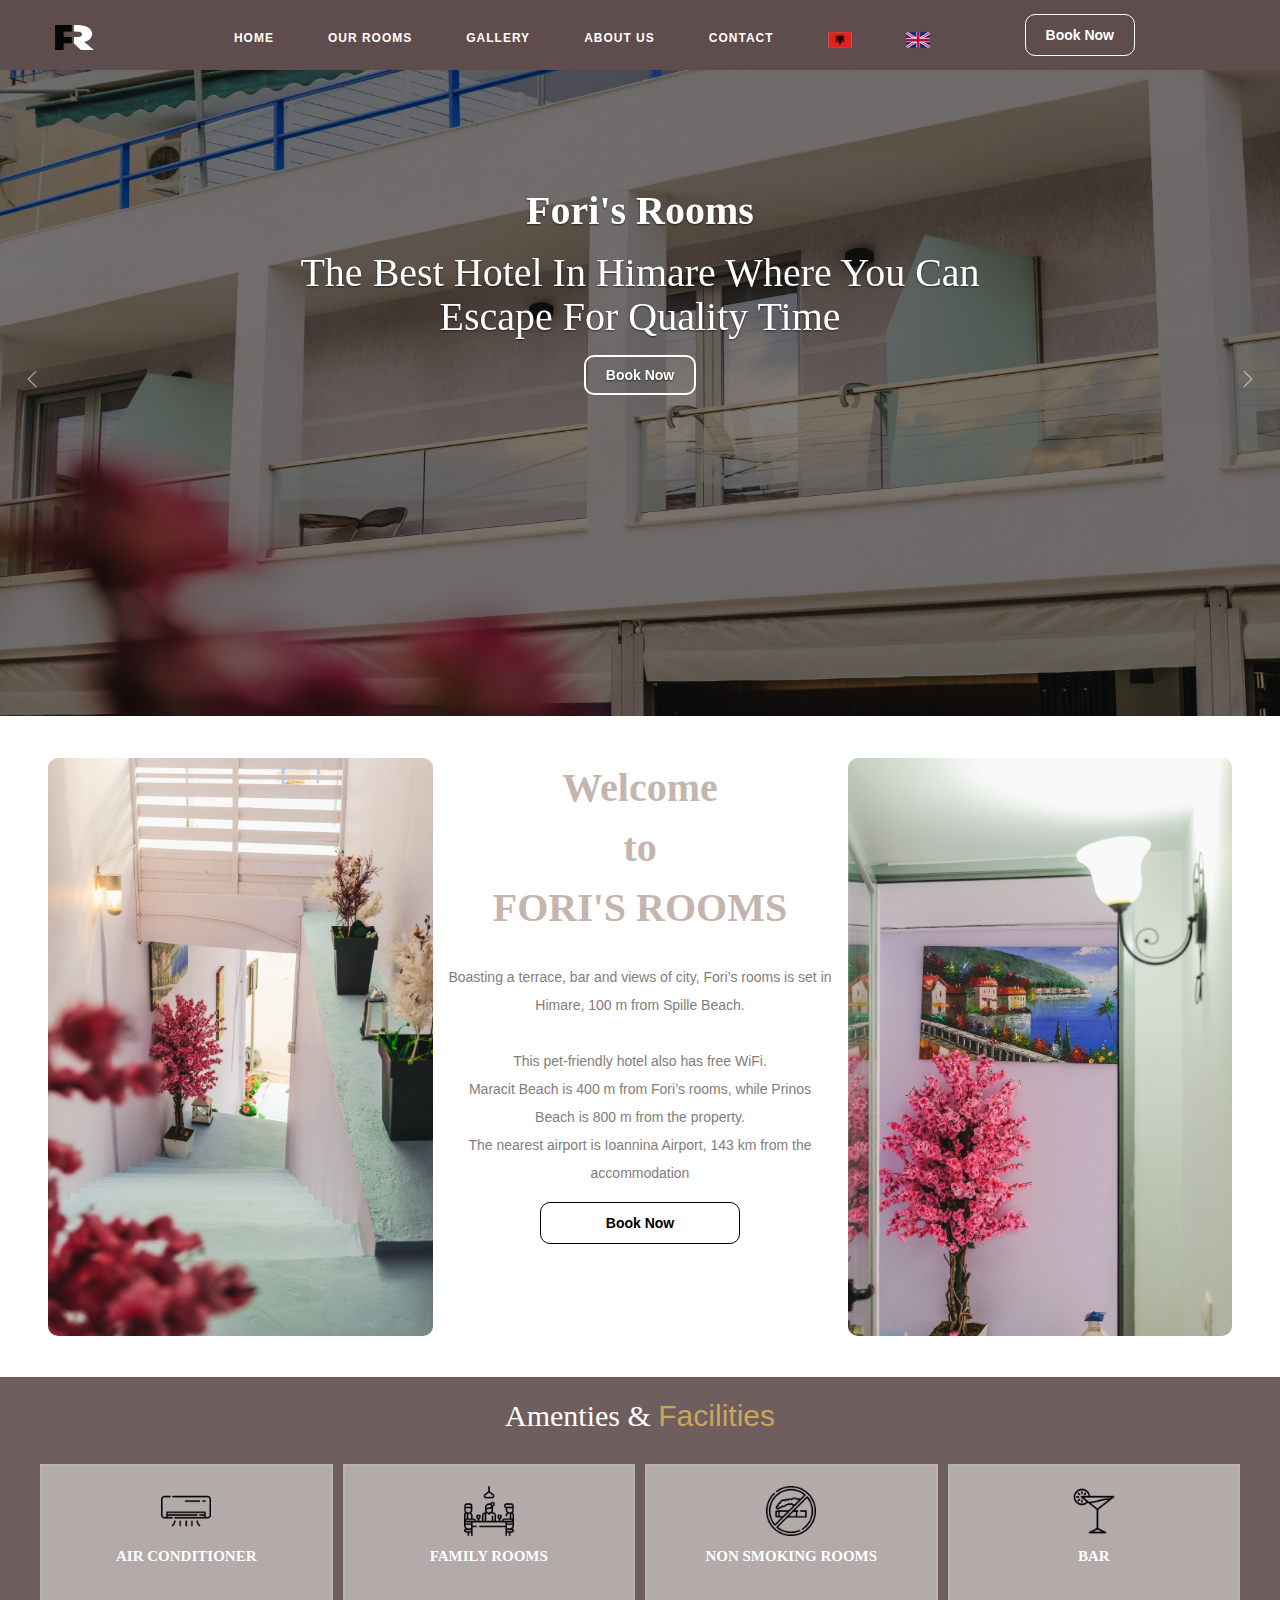
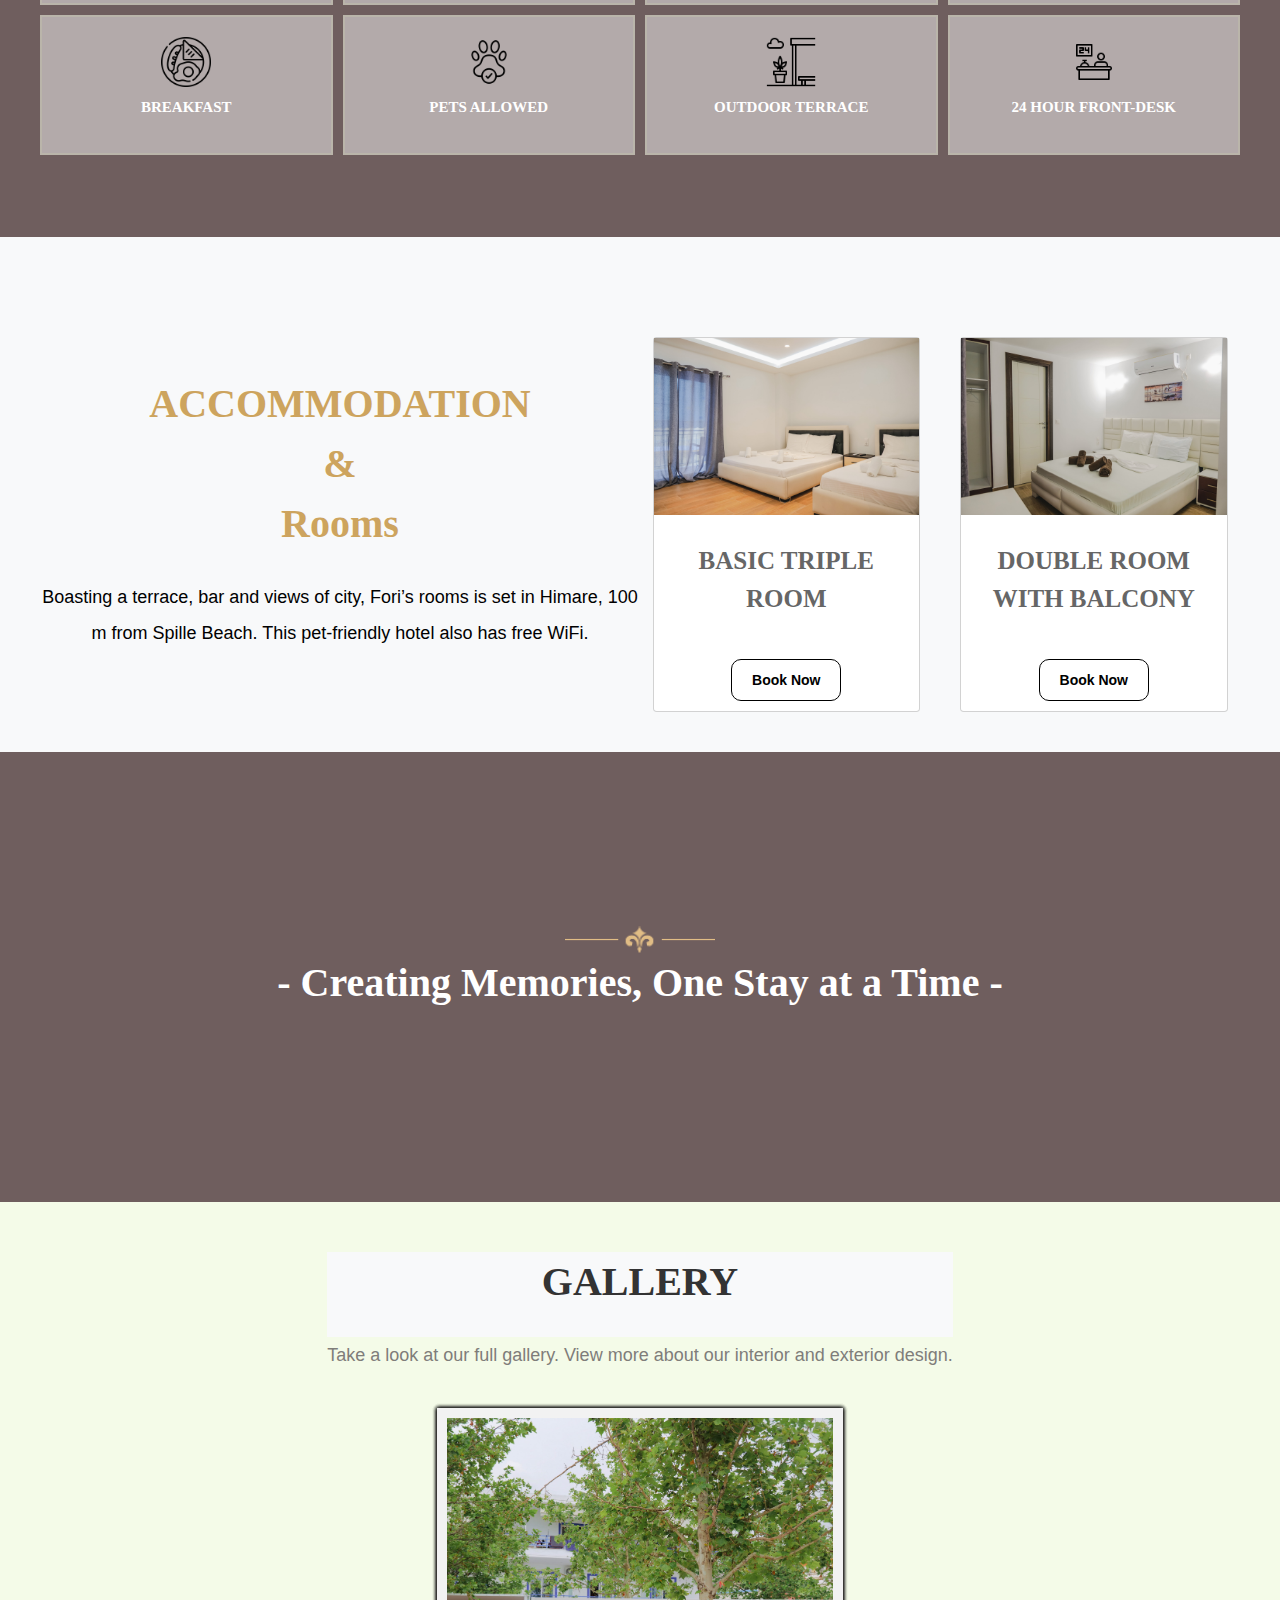
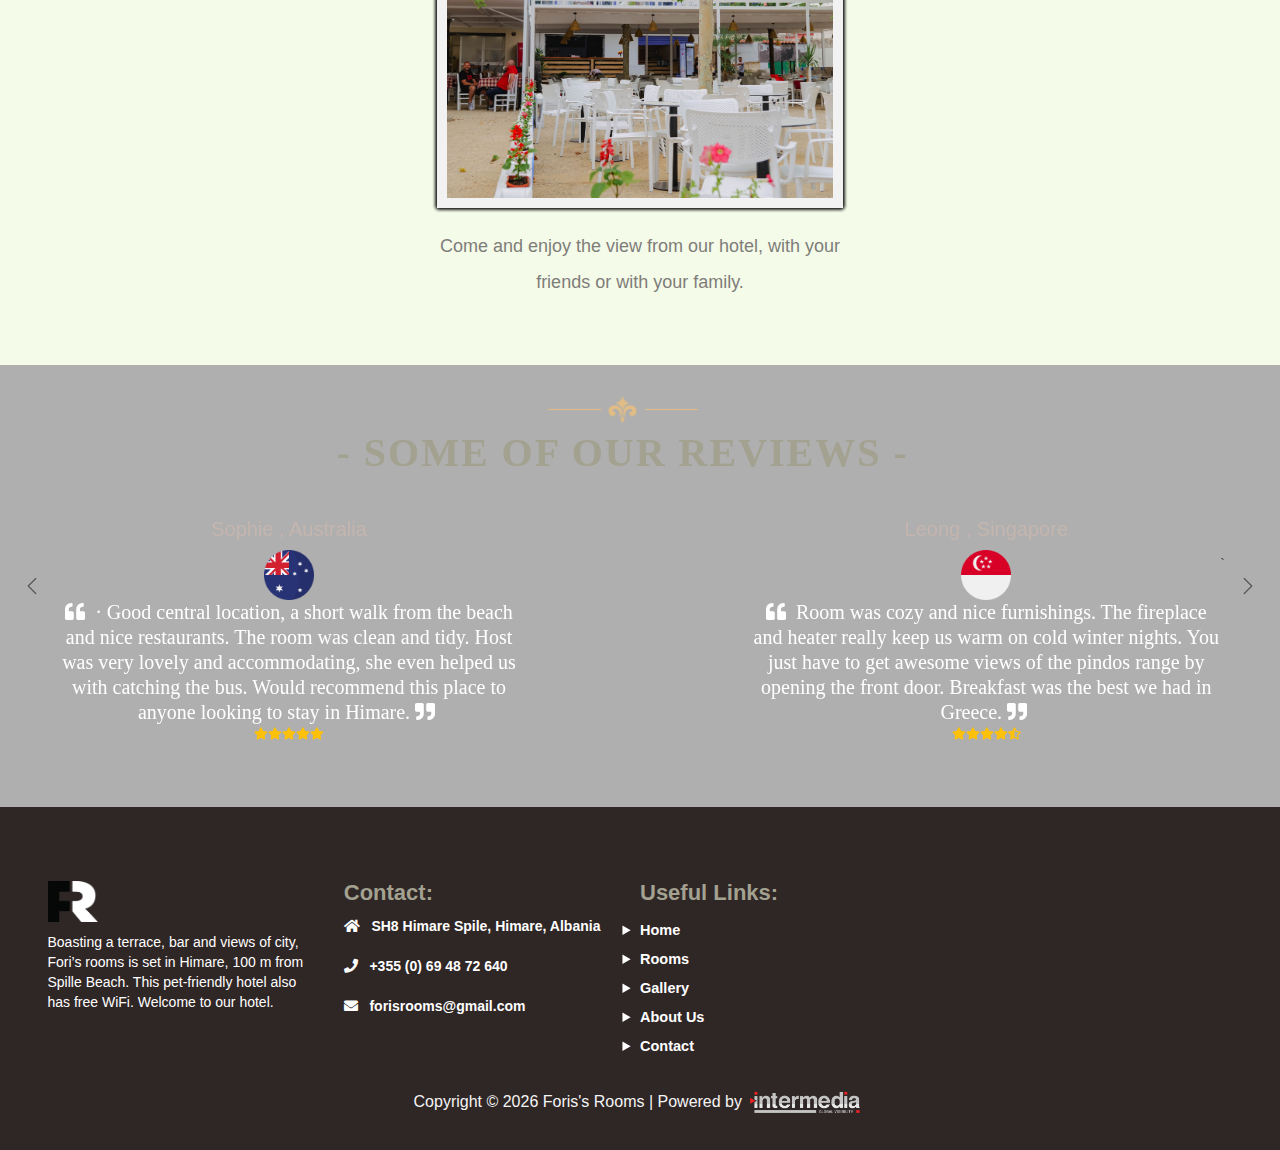
==== commit f2b014ef: "#" ====
--- a/index.html
+++ b/index.html
@@ -1,5 +1,6 @@
 <!DOCTYPE html>
 <html lang="en">
+
 <head>
     <meta charset="UTF-8">
     <meta name="viewport" content="width=device-width, initial-scale=1.0">
@@ -8,7 +9,7 @@
         from Spille Beach. This pet-friendly hotel also has free WiFi. Maracit Beach is 400 m from Fori’s rooms, while
         Prinos Beach is 800 m from the property.">
     <meta name="keywords"
-        content="Foori's Rooms,Himare,Albania,Hotel,Bar,Breakfast,Family Rooms,Relaxed Atmosphere, Friendly Service,Outdoor Terrace,Free Wifi,Travel,Vacation">
+        content="Foori's Rooms, Himare, Albania, Hotel,Bar, Breakfast, Family Rooms, Relaxed Atmosphere, Friendly Service, Outdoor Terrace, Free Wifi, Travel, Vacation">
     <link rel="icon" type="image/x-icon" href="assets/icons/logo.png">
     <!-- FontAwesome -->
     <link rel="stylesheet" href="https://use.fontawesome.com/releases/v5.15.1/css/all.css">
@@ -28,55 +29,55 @@
         crossorigin="anonymous" referrerpolicy="no-referrer" />
     <!-- My CSS -->
     <link rel="stylesheet" href="stylesheet.css">
-    <link rel="stylesheet" href="index.js">
 </head>
+
 <body>
-    <header>
-        <div>
-            <nav class="navbar navbar-expand-lg bg-body-tertiary navbar-dark ">
-                <a class="navbar-brand" href="index.html">
-                    <img src="assets/icons/logo.png" alt="Bootstrap" style="height: 125%;width: 125%;">
-                </a>
-                <div class="container-fluid navbar-respo">
-                    <button class="navbar-toggler" type="button" data-bs-toggle="collapse"
-                        data-bs-target="#navbarSupportedContent" aria-controls="navbarSupportedContent"
-                        aria-expanded="false" aria-label="Toggle navigation">
-                        <span class="navbar-toggler-icon"></span>
-                    </button>
-                    <div class="collapse navbar-collapse" id="navbarSupportedContent">
-                        <ul class="navbar-nav me-auto mb-2 mb-lg-0 nav-links ">
-                            <li class="nav-item nav-word">
-                                <a class="nav-link" href="index.html">Home</a>
-                            </li>
-                            <li class="nav-item nav-word">
-                                <a class="nav-link" href="rooms.html">Our Rooms</a>
-                            </li>
-                            <li class="nav-item nav-word">
-                                <a class="nav-link" href="gallery.html">Gallery</a>
-                            </li>
-                            <li class="nav-item nav-word">
-                                <a class="nav-link" href="about.html">About Us</a>
-                            </li>
-                            <li class="nav-item nav-word">
-                                <a class="nav-link" href="contact.html">Contact</a>
-                            </li>
-                            <li class="nav-item ">
-                                <a class="nav-link nav-icon hh" href="index-sq.html"><img src="assets/icons/ALB.png"
-                                        style="height: 24px;width: 24px;" alt=""></a>
-                            </li>
-                            <li class="nav-item ">
-                                <a class="nav-link nav-icon hh" href="index.html"><img src="assets/icons/UK.png"
-                                        style="height: 24px;width: 24px;" alt=""></a>
-                            </li>
-                            <li><a class="link-btn book-now-button responsive-button" style="color: white;"
-                                    href="https://www.booking.com/hotel/al/konomi.html">Book Now</a></li>
-                        </ul>
-                    </div>
-                </div>
-                <a class="link-btn book-now-button" style="color: white;"
-                    href="https://www.booking.com/hotel/al/konomi.html">Book Now</a>
-            </nav>
-    </header>
+    <nav class="navbar navbar-expand-lg bg-body-tertiary navbar-dark ">
+        <div class="container">
+
+            <a class="navbar-brand" href="index.html">
+                <img src="assets/icons/logo.png" alt="Bootstrap" style="height: 125%;width: 125%;">
+            </a>
+            <div class="container-fluid navbar-respo">
+                <button class="navbar-toggler" type="button" data-bs-toggle="collapse"
+                    data-bs-target="#navbarSupportedContent" aria-controls="navbarSupportedContent"
+                    aria-expanded="false" aria-label="Toggle navigation">
+                    <span class="navbar-toggler-icon"></span>
+                </button>
+                <div class="collapse navbar-collapse" id="navbarSupportedContent">
+                    <ul class="navbar-nav me-auto mb-2 mb-lg-0 nav-links ">
+                        <li class="nav-item nav-word">
+                            <a class="nav-link" href="index.html">Home</a>
+                        </li>
+                        <li class="nav-item nav-word">
+                            <a class="nav-link" href="rooms.html">Our Rooms</a>
+                        </li>
+                        <li class="nav-item nav-word">
+                            <a class="nav-link" href="gallery.html">Gallery</a>
+                        </li>
+                        <li class="nav-item nav-word">
+                            <a class="nav-link" href="about.html">About Us</a>
+                        </li>
+                        <li class="nav-item nav-word">
+                            <a class="nav-link" href="contact.html">Contact</a>
+                        </li>
+                        <li class="nav-item ">
+                            <a class="nav-link nav-icon hh" href="index-sq.html"><img src="assets/icons/ALB.png"
+                                    style="height: 24px;width: 24px;" alt=""></a>
+                        </li>
+                        <li class="nav-item ">
+                            <a class="nav-link nav-icon hh" href="index.html"><img src="assets/icons/UK.png"
+                                    style="height: 24px;width: 24px;" alt=""></a>
+                        </li>
+                        <li><a class="link-btn book-now-button responsive-button" style="color: white;"
+                                href="https://www.booking.com/hotel/al/konomi.html">Book Now</a></li>
+                    </ul>
+                </div>
+            </div>
+            <a class="link-btn book-now-button" style="color: white;"
+                href="https://www.booking.com/hotel/al/konomi.html">Book Now</a>
+        </div>
+    </nav>
     <main>
         <section id="section1">
             <div id="carouselExampleControls" class="carousel slide" data-bs-ride="carousel">
@@ -113,7 +114,8 @@
                         <img class="carousel-section-image" src="assets/images/Photo (35).jpg" class="d-block w-100"
                             alt="...">
                         <div class="carousel-caption d-md-block">
-                            <h1 class=" display-1 owl-slide-animated owl-slide-title slideh1">Where comfort meets charm
+                            <h1 class=" display-1 owl-slide-animated owl-slide-title slideh1">Where comfort
+                                meets charm
                             </h1>
                             <h4 class="slideh4">Your ideal room awaits
                             </h4>
@@ -146,7 +148,8 @@
                     <div class="col" id="myDiv">
                         <h1 class="section-2-h">Welcome <br> to <br>FORI'S ROOMS
                             </h2>
-                            <p class="section-2-p">Boasting a terrace, bar and views of city, Fori’s rooms is set in
+                            <p class="section-2-p">Boasting a terrace, bar and views of city, Fori’s rooms is
+                                set in
                                 Himare,
                                 100 m from
                                 Spille Beach. <br><br>This pet-friendly hotel also has free WiFi.<br>
@@ -164,7 +167,8 @@
             </div>
         </section>
         <section class="home-amenities background-tint">
-            <h1 class="section-25-h grid-h1">Amenties</span> &amp; <span style="color: #cda45e;">Facilities</span></h1>
+            <h1 class="section-25-h grid-h1">Amenties</span> &amp; <span style="color: #cda45e;">Facilities</span>
+            </h1>
             <div class="grid-container">
                 <div class="grid-item">
                     <img src="assets/icons/air-conditioner.png" alt="Icon 1">
@@ -205,11 +209,13 @@
                 <div class="row align-items-center">
                     <div class="col" style="margin-top: 5%; font-size: 19px; color: #ffffff;">
                         <div class="row">
-                            <span class="section3-h" style="color: #cda45e;">ACCOMMODATION <br>&amp;<br> Rooms</span>
+                            <span class="section3-h" style="color: #cda45e;">ACCOMMODATION <br>&amp;<br>
+                                Rooms</span>
                             </h1>
                         </div>
                         <div class="row">
-                            <p class="section-3-p">Boasting a terrace, bar and views of city, Fori’s rooms is set in
+                            <p class="section-3-p">Boasting a terrace, bar and views of city, Fori’s rooms is
+                                set in
                                 Himare, 100 m from
                                 Spille
                                 Beach. This pet-friendly hotel also has free WiFi.</p>
@@ -220,7 +226,8 @@
                             <div class="col card0">
                                 <img src="assets/images/Photo (19).jpg" alt="Image 1"
                                     style="width: 100%; max-width: 300px;"><br>
-                                <p style="text-align: center;"><a href="rooms.html" class="link0-hover">BASIC TRIPLE
+                                <p style="text-align: center;"><a href="rooms.html" class="link0-hover">BASIC
+                                        TRIPLE
                                         <br>
                                         ROOM</a></p> <br>
                                 <a class="link-btn-s3" href="https://www.booking.com/hotel/al/konomi.html">Book
@@ -229,7 +236,8 @@
                             <div class="col card0">
                                 <img src="assets/images/Photo (35).jpg" alt="Image 2"
                                     style="width: 100%; max-width: 300px;"><br>
-                                <p style="text-align: center;"><a href="rooms.html" class="link0-hover">DOUBLE ROOM WITH
+                                <p style="text-align: center;"><a href="rooms.html" class="link0-hover">DOUBLE
+                                        ROOM WITH
                                         BALCONY</a></p><br>
                                 <a class="link-btn-s3" href="https://www.booking.com/hotel/al/konomi.html">Book
                                     Now</a>
@@ -254,7 +262,8 @@
             <div class="container1">
                 <div class="gallery-container">
                     <h1 class="section3-h bg-light">GALLERY</h1>
-                    <p class="gallery-section-p">Take a look at our full gallery. View more about our interior and
+                    <p class="gallery-section-p">Take a look at our full gallery. View more about our interior
+                        and
                         exterior design.</p> <br>
                     <div class="gallery0">
                         <img class="gallery-img" src="assets/images/outside.jpg" alt="">
@@ -307,11 +316,14 @@
                                     <img src="assets/icons/australia.png" alt="Australia Flag" width="50">
                                     <p class="text-muted">
                                         <i class="fas fa-quote-left pe-2"></i>
-                                        · Good central location, a short walk from the beach and nice restaurants. The
+                                        · Good central location, a short walk from the beach and nice
+                                        restaurants. The
                                         room
-                                        was clean and tidy. Host was very lovely and accommodating, she even helped us
+                                        was clean and tidy. Host was very lovely and accommodating, she even
+                                        helped us
                                         with
-                                        catching the bus. Would recommend this place to anyone looking to stay in
+                                        catching the bus. Would recommend this place to anyone looking to stay
+                                        in
                                         Himare. <i class="fas fa-quote-right pe-2"></i>
                                     </p>
                                     <ul class="list-unstyled d-flex justify-content-center text-warning mb-0">
@@ -328,9 +340,11 @@
                                     <img src="assets/icons/singapore.png" alt="Singapore Flag" width="50">
                                     <p class="text-muted">
                                         <i class="fas fa-quote-left pe-2"></i>
-                                        Room was cozy and nice furnishings. The fireplace and heater really keep us warm
+                                        Room was cozy and nice furnishings. The fireplace and heater really keep
+                                        us warm
                                         on
-                                        cold winter nights. You just have to get awesome views of the pindos range by
+                                        cold winter nights. You just have to get awesome views of the pindos
+                                        range by
                                         opening the front door. Breakfast was the best we had in Greece.
                                         <i class="fas fa-quote-right pe-2"></i>
                                     </p>
@@ -365,10 +379,13 @@
                                     <img src="assets/icons/scotland.png" alt="Scotland Flag" width="50">
                                     <p class="text-muted">
                                         <i class="fas fa-quote-left pe-2"></i>
-                                        Walked the Vikos Gorge from Monodendri with a long climb at the end of the day
+                                        Walked the Vikos Gorge from Monodendri with a long climb at the end of
+                                        the day
                                         up to
-                                        the tiny village of Vikos. There to greet us was Foris House, a small bar and
-                                        restaurant. We stayed in their apartment, a short walk from the restaurant.
+                                        the tiny village of Vikos. There to greet us was Foris House, a small
+                                        bar and
+                                        restaurant. We stayed in their apartment, a short walk from the
+                                        restaurant.
                                         <i class="fas fa-quote-right pe-2"></i>
                                     </p>
                                     <ul class="list-unstyled d-flex justify-content-center text-warning mb-0">
@@ -385,9 +402,12 @@
                                     <img src="assets/icons/australia.png" alt="Australia Flag" width="50">
                                     <p class="text-muted">
                                         <i class="fas fa-quote-left pe-2"></i>
-                                        · Amazing central location right in the heart of Himare. Taxi stop right out the
-                                        front, beach is one block away. Very convenient! The rooms are very clean,
-                                        comfortable and well equipped with everything we needed for a short stay.
+                                        · Amazing central location right in the heart of Himare. Taxi stop right
+                                        out the
+                                        front, beach is one block away. Very convenient! The rooms are very
+                                        clean,
+                                        comfortable and well equipped with everything we needed for a short
+                                        stay.
                                         <i class="fas fa-quote-right pe-2"></i>
                                     </p>
                                     <ul class="list-unstyled d-flex justify-content-center text-warning mb-0">
@@ -423,7 +443,8 @@
                                         <i class="fas fa-quote-left pe-2"></i>
                                         Fori's rooms offers amazing accommodation in the centre of the town.
                                         It is clean and the staff is very kind and helpful.
-                                        Moreover, the hotel features a great location for wherever you want to go.
+                                        Moreover, the hotel features a great location for wherever you want to
+                                        go.
                                         <i class="fas fa-quote-right pe-2"></i>
                                     </p>
                                     <ul class="list-unstyled d-flex justify-content-center text-warning mb-0">
@@ -440,8 +461,10 @@
                                     <img src="assets/icons/united-kingdom.png" alt="NorthMacedonia Flag" width="50">
                                     <p class="text-muted">
                                         <i class="fas fa-quote-left pe-2"></i>
-                                        We stayed here for one night as part of a hiking holiday in Zagori. We had just
-                                        walked the gorge from Monodendri and were duly weary at the end of the day . The
+                                        We stayed here for one night as part of a hiking holiday in Zagori. We
+                                        had just
+                                        walked the gorge from Monodendri and were duly weary at the end of the
+                                        day . The
                                         accommodation is located just down from the taverna.
                                         <i class="fas fa-quote-right pe-2"></i>
                                     </p>
@@ -471,7 +494,8 @@
                         <div class="col-lg-3 col-md-6">
                             <h5 style="color: #ffffff;"><img src="assets/icons/logo.png" width="50px">
                             </h5>
-                            <p style="color: #ffffff;">Boasting a terrace, bar and views of city, Fori’s rooms is
+                            <p style="color: #ffffff;">Boasting a terrace, bar and views of city, Fori’s rooms
+                                is
                                 set in
                                 Himare, 100 m from Spille Beach. This pet-friendly hotel also has free
                                 WiFi.&nbsp;Welcome to our hotel.
@@ -518,8 +542,8 @@
                     </div>
                     <div class="container-fluid copyright-section">
                         <p style="font-size:medium;color:whitesmoke;text-align: center;">Copyright ©
-                            <script>document.write(new Date().getFullYear());</script> Foris's Rooms | Powered by <a
-                                href="https://intermedia.al/" target="_blank"><img
+                            <script>document.write(new Date().getFullYear());</script> Foris's Rooms | Powered
+                            by <a href="https://intermedia.al/" target="_blank"><img
                                     src="assets/icons/intermediaLogo1.png" width="120px"></a>
                         </p>
                     </div>
@@ -573,4 +597,5 @@
         window.addEventListener('resize', addClassBasedOnScreenWidth);
     </script>
 </body>
+
 </html>--- a/stylesheet.css
+++ b/stylesheet.css
@@ -1,5 +1,6 @@
 @import url("https://fonts.googleapis.com/css2?family=Oswald:wght@200;300;400;500;600;700&display=swap");
 @import url("https://fonts.googleapis.com/css2?family=Poppins:wght@100;200;300;400;500;600;700;800;900&display=swap");
+
 :root {
   --primary-color: #021832;
   --secondary-color: #a3a190;
@@ -18,11 +19,13 @@
   --black: #20252d;
   --style-font: "Cormorant Garamond", serif;
 }
+
 html,
 body {
   width: auto !important;
   overflow-x: hidden !important;
 }
+
 .gallery-section-p {
   line-height: 200%;
   color: #7f7d7a;
@@ -31,6 +34,7 @@
   text-align: center !important;
   font-size: 18px !important;
 }
+
 .section-2-h {
   margin: 0;
   padding: 0 0 25px 0;
@@ -41,6 +45,7 @@
   font-size: 40px;
   text-align: center !important;
 }
+
 .section-25-h {
   margin: 0;
   padding: 0 0 25px 0;
@@ -53,6 +58,7 @@
   line-height: 1.2;
   font-weight: 500;
 }
+
 .section3-h {
   margin: 0;
   padding: 0 0 25px 0;
@@ -62,6 +68,7 @@
   font-size: 40px;
   text-align: center;
 }
+
 .section-3-p {
   line-height: 200%;
   color: #000000;
@@ -70,6 +77,7 @@
   text-align: center !important;
   font-size: 18px;
 }
+
 .section-4-h {
   margin: 0;
   padding: 0 0 25px 0;
@@ -80,6 +88,7 @@
   font-size: 40px;
   text-align: center !important;
 }
+
 .section-2-p {
   line-height: 200%;
   color: #7f7d7a;
@@ -87,69 +96,87 @@
   padding: 0 0 15px 0;
   text-align: center !important;
 }
+
 .section-2-image {
   border-radius: 10px;
 }
+
 .images-about {
   padding-top: 30px;
   padding-bottom: 30px;
 }
+
 html {
   position: relative;
   min-height: 100%;
 }
+
 .carousel-section-image {
   width: 100% !important;
   height: 75vh !important;
   filter: brightness(50%) !important;
 }
+
 .background-tint {
   background-color: rgba(95, 76, 76, 0.9) !important;
   background-blend-mode: multiply;
 }
+
 .background-white {
   background-color: rgba(174, 174, 174, 0.99) !important;
   background-blend-mode: multiply;
 }
+
 .carousel-caption {
   top: 100px !important;
 }
+
 .link-btn1 {
   color: #ffffff !important;
   border: 2px solid #ffffff !important;
 }
+
 .link-btn1:hover {
   color: gold !important;
   border: 2px solid gold !important;
 }
+
 section {
   padding: 2.111rem 0;
 }
+
 ::selection {
   color: #a3a190;
 }
+
 ::-webkit-scrollbar {
   width: 15px;
 }
+
 ::-webkit-scrollbar-track {
   background-color: var(--bs-white);
 }
+
 ::-webkit-scrollbar-thumb {
   background: var(--light-gold);
 }
+
 .mb-3 {
   color: #c4b5ae;
   font-size: 20px;
 }
+
 * {
   margin: 0;
   padding: 0;
   font-family: "Arial", serif;
 }
+
 a {
   color: inherit;
   text-decoration: none;
 }
+
 .navbar {
   position: fixed;
   top: 0;
@@ -167,23 +194,29 @@
   margin: 0px !important;
   border-radius: 0px !important;
 }
+
 .footer-link-d {
   font-size: 22px !important;
   font-weight: 600 !important;
 }
+
 .navbar-brand {
   margin-right: auto;
   margin-left: 50px;
 }
+
 .navbar-toggler-icon {
   background-image: url("data:image/svg+xml,%3csvg xmlns='http://www.w3.org/2000/svg' viewBox='0 0 30 30'%3e%3cpath stroke='white' stroke-linecap='round' stroke-miterlimit='10' stroke-width='2' d='M4 7h22M4 15h22M4 23h22'/%3e%3c/svg%3e");
 }
+
 .navbar-toggler {
   border: 2px solid #ffffff;
 }
+
 .navbar-toggler:focus {
   box-shadow: none;
 }
+
 .nav-links {
   flex-grow: 1;
   margin-top: 0px !important;
@@ -192,9 +225,11 @@
   justify-content: center;
   list-style: none;
 }
+
 .nav-link {
   padding: 7px 17px !important;
 }
+
 .nav-link:hover {
   padding: 7px 17px !important;
   color: rgb(47, 38, 38) !important;
@@ -203,9 +238,11 @@
   background-color: #ffffff !important;
   border-radius: 10px !important;
 }
+
 .hh:hover {
   background-color: transparent !important;
 }
+
 .nav-links a {
   font-size: 1.2rem;
   font-weight: bold;
@@ -221,9 +258,11 @@
   color: white;
   text-decoration: none;
 }
+
 .navbar a:hover {
   color: gold;
 }
+
 .link-btn0 {
   text-decoration: none;
   padding: 0.5rem 2rem;
@@ -238,12 +277,14 @@
   border-radius: 10px !important;
   transition: 300ms;
 }
+
 .link-btn0:hover {
   color: rgb(0, 0, 0) !important;
   border: 1px solid rgb(0, 0, 0);
   text-decoration: none !important;
   background-color: #5f4c4c !important;
 }
+
 .link-btn {
   margin-right: 90px;
   text-decoration: none;
@@ -259,12 +300,14 @@
   border-radius: 10px !important;
   transition: 300ms;
 }
+
 .link-btn:hover {
   color: rgb(47, 38, 38) !important;
   border: unset !important;
   text-decoration: none !important;
   background-color: #ffffff !important;
 }
+
 .container {
   display: flex;
   justify-content: space-between;
@@ -273,6 +316,7 @@
   max-width: 1200px;
   margin: 0 auto;
 }
+
 .footer {
   background: #474747 !important;
   left: 0;
@@ -283,13 +327,16 @@
   background-color: #474747 !important;
   z-index: 1000;
 }
+
 .footer_wrapper {
   background: #2f2626 !important;
   padding: 5% 0 0 0 !important;
 }
+
 .text {
   color: #000;
 }
+
 #arrow {
   border-right: 2px solid black;
   border-bottom: 2px solid black;
@@ -298,18 +345,22 @@
   transform: rotate(-45deg);
   margin-top: 40px;
 }
+
 .footer ul li {
   position: relative;
   padding-bottom: 10px;
   color: white;
 }
+
 .footer ul {
   list-style: none;
   color: white;
 }
+
 .footer p {
   color: white;
 }
+
 .footer ul li:before {
   content: "";
   position: absolute;
@@ -321,17 +372,21 @@
   left: -20px;
   transform: translateY(-50%) rotate(-45deg);
 }
+
 .footer-ul {
   list-style: disclosure-closed;
 }
+
 .footer-ul>li {
   line-height: 2 !important;
   font-size: 14.5px !important;
   font-weight: 600 !important;
 }
+
 .footer-ul>li::marker {
   color: #ffffff !important;
 }
+
 .foooter-text {
   color: #000000;
   text-decoration: none;
@@ -339,30 +394,36 @@
   padding-bottom: 5px !important;
   font-weight: 600 !important;
 }
+
 .foooter-text:hover {
   color: gold;
   transform: translateY(-10px);
   text-decoration: none;
 }
+
 .item img {
   position: absolute;
   top: 0;
   left: 0;
   min-height: 400px;
 }
+
 h5 {
   color: gold;
 }
+
 .container-fluid {
   width: auto;
   margin-top: 10px;
 }
+
 .container-slider {
   width: auto;
   margin-top: 10px;
   padding-left: 0px !important;
   padding-right: 0px !important;
 }
+
 .button {
   text-decoration: none;
   padding: 0.5rem 2rem;
@@ -373,10 +434,12 @@
   width: fit-content;
   text-align: center;
 }
+
 .button:hover {
   color: gold;
   border: 1px solid gold;
 }
+
 .textin {
   flex: 1;
   top: 0;
@@ -389,6 +452,7 @@
   font-family: var(--secondary-font);
   text-align: center;
 }
+
 .texti {
   text-align: center;
   font-size: 1.5rem;
@@ -403,25 +467,30 @@
   outline: 0;
   background: transparent;
 }
+
 .container-footer {
   padding-left: 0;
   padding-right: 0;
 }
+
 .col-md-6 {
   padding-left: 15px;
   padding-right: 15px;
 }
+
 @media (max-width: 767px) {
   .text-right {
     text-align: right;
   }
 }
+
 .gallery-section {
   position: relative;
   overflow: hidden;
   height: auto;
   background-color: #ffffff;
 }
+
 .top-section {
   display: flex;
   align-items: center;
@@ -430,9 +499,11 @@
   padding-left: 0px;
   padding-right: 0px;
 }
+
 .text-content {
   flex: 1;
 }
+
 .contaxt-text {
   position: absolute;
   top: 50%;
@@ -448,17 +519,21 @@
   text-shadow: 1px 1px 3px rgba(0, 0, 0, 0.5);
   /* Adjust shadow as needed */
 }
+
 .top-section p {
   font-size: 18px;
 }
+
 .gallery-section .bottom-section {
   padding: 50px;
 }
+
 .gallery-section .options {
   display: flex;
   justify-content: center;
   margin-bottom: 20px;
 }
+
 .gallery-section .options a {
   margin: 0 10px;
   padding: 10px 20px;
@@ -468,15 +543,18 @@
   border-radius: 5px;
   transition: background-color 0.3s ease;
 }
+
 .gallery-section .options a:hover {
   background-color: #0056b3;
 }
+
 .options {
   display: flex;
   justify-content: center;
   align-items: center;
   padding-bottom: 25px;
 }
+
 .gallery-section .gallery {
   display: grid;
   grid-template-columns: repeat(4, 1fr);
@@ -484,11 +562,13 @@
   gap: 20px;
   /* Gap between photos */
 }
+
 .gallery-section .gallery-item {
   overflow: hidden;
   border-radius: 5px;
   box-shadow: 0 0 10px rgba(0, 0, 0, 0.1);
 }
+
 .gallery-section .gallery-item img {
   width: 100%;
   /* Ensure images fill the container */
@@ -496,9 +576,11 @@
   /* Allow images to scale proportionally */
   transition: transform 0.3s ease;
 }
+
 .gallery-section .gallery-item:hover img {
   transform: scale(1.05);
 }
+
 .gallery-title {
   font-size: 36px;
   color: #42b32f;
@@ -506,6 +588,7 @@
   font-weight: 500;
   margin-bottom: 70px;
 }
+
 .gallery-title:after {
   content: "";
   position: absolute;
@@ -514,6 +597,7 @@
   height: 45px;
   border-bottom: 1px solid #5e5e5e;
 }
+
 .filter-button {
   font-size: 20px;
   border: 1px solid #000000;
@@ -526,6 +610,7 @@
   /* Add border radius */
   background-color: #e6e6e6 !important;
 }
+
 .filter-button:hover {
   font-size: 20px;
   text-align: center;
@@ -537,13 +622,16 @@
   background-color: rgb(250, 250, 230) !important;
   border-color: #adadad !important;
 }
+
 .btn-default:active .filter-button:active {
   background-color: #42b32f;
   color: white;
 }
+
 .port-image {
   width: 100%;
 }
+
 .fixed {
   position: fixed;
   top: 0;
@@ -552,6 +640,7 @@
   z-index: 1000;
   /* Adjust as needed */
 }
+
 .gallery_product {
   margin-bottom: 30px;
   position: relative;
@@ -559,6 +648,7 @@
   justify-content: center;
   display: flex;
 }
+
 .gallery_product img {
   object-fit: cover;
   /* This property ensures that the entire image is visible without cropping */
@@ -570,9 +660,11 @@
   /* Box shadow */
   border-radius: 10px !important;
 }
+
 .gallery_product img:hover {
   transform: scale(1.05);
 }
+
 /* Modal styles */
 .modal {
   display: none;
@@ -586,12 +678,14 @@
   background-color: rgba(0, 0, 0, 0.9);
   overflow: auto;
 }
+
 .modal-content {
   margin: auto;
   display: block;
   max-width: 80%;
   max-height: 80%;
 }
+
 /* Close button style */
 .close {
   color: #fff;
@@ -602,12 +696,14 @@
   font-weight: bold;
   transition: 0.3s;
 }
+
 .close:hover,
 .close:focus {
   color: #bbb;
   text-decoration: none;
   cursor: pointer;
 }
+
 /* Style for arrow buttons */
 .prev,
 .next {
@@ -623,17 +719,21 @@
   transition: 0.6s ease;
   border-radius: 0 3px 3px 0;
 }
+
 .prev {
   left: 0;
 }
+
 .next {
   right: 0;
   border-radius: 3px 0 0 3px;
 }
+
 .prev:hover,
 .next:hover {
   background-color: rgba(0, 0, 0, 0.8);
 }
+
 .bg-images {
   width: 100vw;
   height: 75vh;
@@ -646,11 +746,13 @@
   text-align: center;
   top: 0;
 }
+
 .row0 {
   display: flex;
   justify-content: space-between;
   width: 100%;
 }
+
 .service-card {
   background-color: #c5bcb7;
   /* Adjust the alpha value to change transparency */
@@ -672,6 +774,7 @@
   position: relative;
   /* Required for shadow positioning */
 }
+
 .service-card::after {
   content: "";
   position: absolute;
@@ -686,6 +789,7 @@
   z-index: -1;
   /* Ensure the shadow is below the content */
 }
+
 .service-card .card-icon {
   background-repeat: no-repeat;
   background-size: contain;
@@ -698,27 +802,33 @@
   margin-bottom: 10px;
   /* Adjust spacing between icon and text */
 }
+
 .h3.title {
   margin: 0;
 }
+
 .service-card .title {
   text-align: center;
   margin-block-end: 15px;
 }
+
 .google-maps {
   margin-top: 20px;
 }
+
 .google-maps iframe {
   width: 100%;
   height: 500px;
   border: none;
 }
+
 body {
   display: flex;
   flex-direction: column;
   min-height: 100vh;
   margin: 0;
 }
+
 main {
   background-size: cover;
   background-position: center;
@@ -726,16 +836,19 @@
   flex: 1;
   /* margin-bottom: 100px;  Adjust as needed */
 }
+
 .fa-location-dot:before,
 .fa-map-marker-alt:before {
   content: "\f3c5";
 }
+
 .container0 {
   display: flex;
   flex-direction: column;
   align-items: center;
   justify-content: center;
 }
+
 .contact-info {
   display: flex;
   justify-content: center;
@@ -743,6 +856,7 @@
   margin-top: 20px;
   /* Adjust as needed */
 }
+
 .contact-text {
   flex: 1;
   text-align: left;
@@ -753,93 +867,116 @@
   font-size: 1.2em;
   /* 1.2 times the font size of the parent element */
 }
+
 body {
   margin-top: 20px;
 }
+
 .align-center {
   text-align: center;
 }
+
 .hash-list {
   display: block;
   padding: 0;
   margin: 0 auto;
 }
+
 @media (min-width: 768px) {
   .hash-list.cols-3>li:nth-last-child(-n + 3) {
     border-bottom: none;
   }
 }
+
 @media (min-width: 768px) {
   .hash-list.cols-3>li {
     width: 33.3333%;
   }
 }
+
 .hash-list>li {
   display: block;
   float: left;
   border-right: 1px solid rgba(0, 0, 0, 0.2);
   border-bottom: 1px solid rgba(0, 0, 0, 0.2);
 }
+
 .pad-30,
 .pad-30-all>* {
   padding: 30px;
 }
+
 img {
   border: 0;
 }
+
 .mgb-20,
 .mgb-20-all>* {
   margin-bottom: 20px;
 }
+
 .wpx-100,
 .wpx-100-after:after {
   width: 100px;
 }
+
 .img-round,
 .img-rel-round {
   border-radius: 50%;
 }
+
 .padb-30,
 .padb-30-all>* {
   padding-bottom: 30px;
 }
+
 .mgb-40,
 .mgb-40-all>* {
   margin-bottom: 40px;
 }
+
 .align-center {
   text-align: center;
 }
+
 [class*="line-b"] {
   position: relative;
   padding-bottom: 20px;
   border-color: #e6af2a;
 }
+
 .fg-text-d,
 .fg-hov-text-d:hover,
 .fg-active-text-d.active {
   color: #222;
 }
+
 .font-cond-b {
   font-weight: 700 !important;
 }
+
 /* Adjust button position */
 .carousel-control-prev,
 .carousel-control-next {
   width: 5%;
 }
+
 .carousel-inner {
   padding-top: 0 !important;
 }
+
 .carousel-item {
   line-height: 1.25 !important;
 }
+
 .translate-middle-y {
   transform: translateY(-94%) !important;
 }
+
 .translate-middle-y1 {
   transform: translateY(-50%) !important;
 }
+
 .carobck {
   background: linear-gradient(rgba(0, 0, 0, 0.4), rgba(0, 0, 0, 0.8)),
     url("assets/images/outside.jpg") center/cover no-repeat fixed;
@@ -849,64 +986,79 @@
   background-repeat: no-repeat !important;
   background-blend-mode: multiply !important;
 }
+
 /* Hide buttons on extra small devices */
 @media (max-width: 576px) {
+
   .carousel-control-prev,
   .carousel-control-next {
     display: none;
   }
 }
+
 .static {
   position: static;
 }
+
 .cover {
   background-size: cover;
   background-position: center;
   background-repeat: no-repeat;
 }
+
 .owl-carousel .owl-slide {
   position: relative;
   height: 70vh;
   background-color: lightgray;
 }
+
 .owl-carousel .owl-slide-animated {
   transform: translateX(20px);
   opacity: 0;
   visibility: hidden;
   transition: all 0.05s;
 }
+
 .owl-carousel .owl-slide-animated.is-transitioned {
   transform: none;
   opacity: 1;
   visibility: visible;
   transition: all 0.5s;
 }
+
 .owl-carousel .owl-slide-title.is-transitioned {
   transition-delay: 0.2s;
 }
+
 .owl-carousel .owl-slide-subtitle.is-transitioned {
   transition-delay: 0.35s;
 }
+
 .owl-carousel .owl-slide-cta.is-transitioned {
   transition-delay: 0.5s;
 }
+
 .owl-carousel .owl-dots,
 .owl-carousel .owl-nav {
   position: absolute;
 }
+
 .owl-carousel .owl-dots .owl-dot,
 .owl-carousel .owl-nav [class*="owl-"]:focus {
   outline: none;
 }
+
 .owl-carousel .owl-dots .owl-dot span {
   background: transparent;
   border: 1px solid var(--main-black-color);
   transition: all 0.2s ease;
 }
+
 .owl-carousel .owl-dots .owl-dot:hover span,
 .owl-carousel .owl-dots .owl-dot.active span {
   background: var(--main-black-color);
 }
+
 @media all {
   .link-btn-s3 {
     text-decoration: none;
@@ -926,6 +1078,7 @@
     border-radius: 10px;
     font-size: 14px !important;
   }
+
   .link-btn-s3:hover {
     text-decoration: none;
     padding: 10px 20px;
@@ -939,6 +1092,7 @@
     text-decoration: none;
     transition: 300ms;
   }
+
   .link-btn1 {
     text-decoration: none;
     padding: 10px 20px;
@@ -952,6 +1106,7 @@
     border-radius: 10px;
     font-size: 14px !important;
   }
+
   .link-btn1 a {
     padding: 13px 19px;
     background-color: #d8c8a9;
@@ -960,6 +1115,7 @@
     color: #fff;
     text-decoration: none;
   }
+
   .link-btn1:hover {
     text-decoration: none;
     padding: 10px 20px;
@@ -973,6 +1129,7 @@
     text-decoration: none;
     transition: 300ms;
   }
+
   .link-btn2 {
     text-decoration: none;
     padding: 10px 20px;
@@ -982,6 +1139,7 @@
     /* Change button text color */
     border: 1px solid black;
   }
+
   .link-btn2 a {
     padding: 13px 19px;
     background-color: #d8c8a9;
@@ -990,34 +1148,41 @@
     color: #fff;
     text-decoration: none;
   }
+
   .link-btn2:hover {
     color: gold !important;
     border: 1px solid gold !important;
     text-decoration: none;
   }
+
   @media (max-width: 620px) {
     .col {
       flex: unset !important;
     }
   }
+
   @media (min-width: 950px) {
     .slider0 {
       width: 750px !important;
     }
+
     .slider0 li {
       width: 600px !important;
     }
   }
 }
+
 @media (max-width: 1000px) {
   .link-btn {
     display: none;
     /* Show the list when screen width is under 768px */
   }
 }
+
 .abitems {
   width: 375px;
 }
+
 /* Style for the link when not hovered */
 .link0-hover {
   text-decoration: none;
@@ -1029,6 +1194,7 @@
   font-size: 25px;
   text-align: center;
 }
+
 /* Style for the link when hovered */
 .link0-hover:hover {
   color: #cda45e;
@@ -1036,6 +1202,7 @@
   text-decoration: none;
   /* Remove underline */
 }
+
 .link-hover {
   text-decoration: none;
   /* Remove underline */
@@ -1046,6 +1213,7 @@
   font-size: 25px;
   text-align: center;
 }
+
 /* Style for the link when hovered */
 .link-hover:hover {
   color: gold;
@@ -1053,6 +1221,7 @@
   text-decoration: none;
   /* Remove underline */
 }
+
 .image-container0 {
   border: 1px solid white;
   /* Add a 1px white border */
@@ -1061,6 +1230,7 @@
   margin-bottom: 10px;
   /* Add margin for spacing between image containers */
 }
+
 .card0 {
   padding: 0;
   background-color: transparent;
@@ -1098,6 +1268,7 @@
   margin: 20px;
   /* Adjust the margin as needed */
 }
+
 .content-slider0 {
   width: 100%;
   height: auto;
@@ -1107,6 +1278,7 @@
   overflow: hidden;
   /* Hide overflow content */
 }
+
 .slider0 {
   width: 100%;
   /* Set the width of the slider */
@@ -1115,16 +1287,19 @@
   overflow: visible;
   position: relative;
 }
+
 .mask0 {
   overflow: hidden;
   height: 300px;
   /* Set the height of the mask */
 }
+
 .slider0 ul {
   margin: 0;
   padding: 0;
   position: relative;
 }
+
 .slider0 li {
   width: 100%;
   height: auto;
@@ -1133,240 +1308,292 @@
   top: -325px;
   list-style: none;
 }
+
 .slider0 .quote {
   font-size: 40px;
   font-style: italic;
 }
+
 .slider0 .source {
   font-size: 20px;
   text-align: right;
 }
+
 .slider0 li.anim1 {
   line-height: 1;
   animation: cycle 15s linear infinite;
 }
+
 .slider0 li.anim2 {
   line-height: 1;
   animation: cycle2 15s linear infinite;
 }
+
 .slider0 li.anim3 {
   line-height: 1;
   animation: cycle3 15s linear infinite;
 }
+
 .slider0 li.anim4 {
   line-height: 1;
   animation: cycle4 15s linear infinite;
 }
+
 .slider0 li.anim5 {
   line-height: 1;
   animation: cycle5 15s linear infinite;
 }
+
 .slider0:hover li {
   animation-play-state: paused;
 }
+
 @keyframes cycle {
   0% {
     top: 0px;
   }
+
   4% {
     top: 0px;
   }
+
   16% {
     top: 0px;
     opacity: 1;
     z-index: 0;
   }
+
   20% {
     top: 325px;
     opacity: 0;
     z-index: 0;
   }
+
   21% {
     top: -325px;
     opacity: 0;
     z-index: -1;
   }
+
   50% {
     top: -325px;
     opacity: 0;
     z-index: -1;
   }
+
   92% {
     top: -325px;
     opacity: 0;
     z-index: 0;
   }
+
   96% {
     top: -325px;
     opacity: 0;
   }
+
   100% {
     top: 0px;
     opacity: 1;
   }
 }
+
 @keyframes cycle2 {
   0% {
     top: -325px;
     opacity: 0;
   }
+
   16% {
     top: -325px;
     opacity: 0;
   }
+
   20% {
     top: 0px;
     opacity: 1;
   }
+
   24% {
     top: 0px;
     opacity: 1;
   }
+
   36% {
     top: 0px;
     opacity: 1;
     z-index: 0;
   }
+
   40% {
     top: 325px;
     opacity: 0;
     z-index: 0;
   }
+
   41% {
     top: -325px;
     opacity: 0;
     z-index: -1;
   }
+
   100% {
     top: -325px;
     opacity: 0;
     z-index: -1;
   }
 }
+
 @keyframes cycle3 {
   0% {
     top: -325px;
     opacity: 0;
   }
+
   36% {
     top: -325px;
     opacity: 0;
   }
+
   40% {
     top: 0px;
     opacity: 1;
   }
+
   44% {
     top: 0px;
     opacity: 1;
   }
+
   56% {
     top: 0px;
     opacity: 1;
     z-index: 0;
   }
+
   60% {
     top: 325px;
     opacity: 0;
     z-index: 0;
   }
+
   61% {
     top: -325px;
     opacity: 0;
     z-index: -1;
   }
+
   100% {
     top: -325px;
     opacity: 0;
     z-index: -1;
   }
 }
+
 @keyframes cycle4 {
   0% {
     top: -325px;
     opacity: 0;
   }
+
   56% {
     top: -325px;
     opacity: 0;
   }
+
   60% {
     top: 0px;
     opacity: 1;
   }
+
   64% {
     top: 0px;
     opacity: 1;
   }
+
   76% {
     top: 0px;
     opacity: 1;
     z-index: 0;
   }
+
   80% {
     top: 325px;
     opacity: 0;
     z-index: 0;
   }
+
   81% {
     top: -325px;
     opacity: 0;
     z-index: -1;
   }
+
   100% {
     top: -325px;
     opacity: 0;
     z-index: -1;
   }
 }
+
 @keyframes cycle5 {
   0% {
     top: -325px;
     opacity: 0;
   }
+
   76% {
     top: -325px;
     opacity: 0;
   }
+
   80% {
     top: 0px;
     opacity: 1;
   }
+
   84% {
     top: 0px;
     opacity: 1;
   }
+
   96% {
     top: 0px;
     opacity: 1;
     z-index: 0;
   }
+
   100% {
     top: 325px;
     opacity: 0;
     z-index: 0;
   }
 }
+
 #gallery-section {
   background-color: #f4fbe8;
   padding: 50px 0;
   /* Add padding for spacing */
 }
+
 .container1 {
   display: flex;
   flex-direction: column;
   align-items: center;
   /* Center the container content horizontally */
 }
+
 .gallery0 {
   display: grid;
   width: 65%;
   margin: 0 auto;
 }
+
 .gallery-img {
   height: 400px;
   width: 400px;
 }
+
 .gallery0>img {
   grid-area: 1/1;
   width: 100%;
@@ -1376,75 +1603,93 @@
   box-shadow: 0 0 4px #0007;
   animation: slide 6s infinite;
 }
+
 .gallery0>img:last-child {
   animation-name: slide-last;
 }
+
 .gallery0>img:nth-child(2) {
   animation-delay: -2s;
 }
+
 .gallery0>img:nth-child(3) {
   animation-delay: -4s;
 }
+
 @keyframes slide {
   0% {
     transform: translateX(0%);
     z-index: 2;
   }
+
   16.66% {
     transform: translateX(120%);
     z-index: 2;
   }
+
   16.67% {
     transform: translateX(120%);
     z-index: 1;
   }
+
   33.34% {
     transform: translateX(0%);
     z-index: 1;
   }
+
   66.33% {
     transform: translateX(0%);
     z-index: 1;
   }
+
   66.34% {
     transform: translateX(0%);
     z-index: 2;
   }
+
   100% {
     transform: translateX(0%);
     z-index: 2;
   }
 }
+
 @keyframes slide-last {
   0% {
     transform: translateX(0%);
     z-index: 2;
   }
+
   16.66% {
     transform: translateX(120%);
     z-index: 2;
   }
+
   16.67% {
     transform: translateX(120%);
     z-index: 1;
   }
+
   33.34% {
     transform: translateX(0%);
     z-index: 1;
   }
+
   83.33% {
     transform: translateX(0%);
     z-index: 1;
   }
+
   83.34% {
     transform: translateX(0%);
     z-index: 2;
   }
+
   100% {
     transform: translateX(0%);
     z-index: 2;
   }
 }
+
 .grid-container {
   display: grid;
   align-items: center;
@@ -1461,6 +1706,7 @@
   max-width: 1200px;
   margin: 0 auto;
 }
+
 .grid-item {
   background-color: rgba(255,
       255,
@@ -1473,11 +1719,13 @@
   /* Border style */
   font-weight: 600;
 }
+
 .grid-h1 {
   text-align: center;
   /* Center the content horizontally */
   color: #ffffff !important;
 }
+
 .grid-item img {
   width: 50px;
   /* Adjust icon size as needed */
@@ -1485,12 +1733,14 @@
   margin-bottom: 10px;
   /* Add space between icon and description */
 }
+
 .grid-item p {
   font-family: serif, sans-serif;
   color: rgb(255, 255, 255);
   text-align: center;
   font-size: 15px;
 }
+
 .home-amenities {
   background-size: cover !important;
   background-position: center !important;
@@ -1501,6 +1751,7 @@
   height: 460px;
   margin-top: 20px;
 }
+
 .home5 {
   background-size: cover !important;
   background-position: center !important;
@@ -1510,6 +1761,7 @@
   background: url("assets/images/Photo\ \(52\).jpg");
   height: 460px;
 }
+
 .CRsec {
   background-size: cover !important;
   background-position: center !important;
@@ -1519,6 +1771,7 @@
   background: url("assets/images/Photo\ \(52\).jpg");
   height: 460px;
 }
+
 .room-box {
   border-radius: 10px;
   box-shadow: 0 0 20px rgba(0, 0, 0, 0.1);
@@ -1527,15 +1780,18 @@
   background-color: #f5f5f5;
   max-width: 300px;
 }
+
 .room-photo {
   width: 100%;
   border-radius: 10px;
   margin-bottom: 10px;
 }
+
 p {
   color: #666;
   margin-bottom: 15px;
 }
+
 button {
   background-color: #333;
   color: #fff;
@@ -1545,9 +1801,11 @@
   border-radius: 5px;
   transition: background-color 0.3s ease;
 }
+
 button:hover {
   background-color: #555;
 }
+
 .R1 {
   display: flex;
   justify-content: center;
@@ -1556,38 +1814,45 @@
   text-transform: uppercase;
   margin: 0;
 }
+
 /* Center image vertically */
 .col-sm-5 img {
   display: block;
   margin-left: auto;
   margin-right: auto;
 }
+
 /* Center text vertically */
 .col-sm-5 h1,
 .col-sm-5 p {
   text-align: center;
   margin: 0;
 }
+
 #cover1 {
   width: 800px;
   height: 450px;
   margin: 0 auto;
   padding-right: 250px;
 }
+
 #cover1>img {
   border: 2px solid black;
   width: 45%;
   margin: 1.66%;
 }
+
 #cover2 {
   height: auto;
   max-width: 100%;
 }
+
 #cover2>img {
   border: 2px solid black;
   width: 45%;
   margin: 1.66%;
 }
+
 .slideh1 {
   color: #ffffff;
   font-weight: 800;
@@ -1596,11 +1861,13 @@
   font-size: 40px;
   text-align: center !important;
 }
+
 .slideh4 {
   font-family: "Cormorant", serif;
   font-size: 40px;
   text-align: center !important;
 }
+
 .hmt4 {
   margin: 0;
   color: white;
@@ -1611,18 +1878,23 @@
   font-size: 40px;
   text-align: center;
 }
+
 .fade-down {
   animation: 3.5s fadeDown;
 }
+
 .align-items-center {
   align-items: center !important;
 }
+
 .justify-content-center {
   justify-content: center !important;
 }
+
 .d-flex {
   display: flex !important;
 }
+
 .jumbotron {
   background-attachment: fixed;
   min-height: 50vh;
@@ -1636,6 +1908,7 @@
   height: 450px;
   margin-bottom: 0px !important;
 }
+
 #banner {
   background: url(assets/images/outside2.jpg) rgba(0, 0, 0, 0.6);
   background-position: bottom;
@@ -1645,6 +1918,7 @@
   background-blend-mode: multiply !important;
   height: 350px;
 }
+
 .text-muted {
   font-family: "Cormorant", serif;
   font-size: 20px;
@@ -1652,6 +1926,7 @@
   text-align: center !important;
   margin: 0;
 }
+
 .text-muted1 {
   font-family: "Cormorant", serif;
   font-size: 20px;
@@ -1659,6 +1934,7 @@
   text-align: center !important;
   margin: 0;
 }
+
 .roomwrite {
   font-weight: 800;
   line-height: 150%;
@@ -1666,14 +1942,17 @@
   color: #847975;
   text-align: center;
 }
+
 .contact0 {
   text-decoration: none;
 }
+
 .contact0:hover {
   color: rgba(185, 160, 1, 0.7);
   transform: translateY(-10px);
   text-decoration: none;
 }
+
 .img-hlp {
   height: 151.333px !important;
   width: 225px !important;
@@ -1681,64 +1960,80 @@
   padding-top: 0px;
   margin-bottom: 185px;
 }
+
 .responsive-button {
   display: none !important;
 }
+
 .h6milo {
   color: #b99d75;
   font-size: 15px;
   text-align: center;
 }
+
 .btn01 {
   color: rgb(0, 0, 0);
   margin-right: 200px;
 }
+
 #ctopi {
   padding-top: 100px;
 }
+
 #CContact {
   margin-top: 20px;
   margin-bottom: 20px;
 }
+
 #textralbsec2 {
   line-height: 25px;
   font-size: 15px;
 }
+
 @media screen and (max-width: 1100px) {
   .responsive-button {
     display: block !important;
     margin-right: 45px !important;
   }
+
   .footer_wrapper {
     text-align: center;
   }
 }
+
 #cover1 {
   width: 635px;
   height: 250px;
   padding-right: 0 !important;
 }
+
 #buttonroom2 {
   color: rgb(0, 0, 1);
   margin-right: 200px;
 }
+
 @media screen and (max-width: 850px) {
   .responsive-button {
     display: block !important;
     margin-right: 45px !important;
   }
+
   .footer_wrapper {
     text-align: center;
   }
+
   .hmt4 {
     font-size: 35px;
   }
+
   .card0 {
     margin-right: 50px;
   }
+
   .section3-h {
     font-size: 35px;
   }
+
   .grid-container {
     display: grid;
     align-items: center;
@@ -1756,39 +2051,49 @@
     padding-right: 20px;
     margin-left: 10px;
   }
+
   .home-amenities {
     height: 100%;
     /* overflow: auto; */
   }
+
   img[alt~="Icon 2"] {
     margin: 15.5px !important;
   }
+
   .section-2-image {
     padding-bottom: 10px;
   }
+
   .p-0 {
     padding: 10px !important;
   }
+
   .responsive-button {
     display: block;
   }
+
   .row0 {
     display: grid !important;
     justify-content: space-between !important;
     width: 100% !important;
   }
+
   .service-card {
     width: 100% !important;
   }
+
   .options {
     display: grid;
     justify-content: center;
     gap: 10px;
   }
+
   #cover1 {
     width: unset;
     height: 250px;
   }
+
   .sec2 {
     width: unset;
     display: flex;
@@ -1798,41 +2103,63 @@
     padding-bottom: 40px !important;
     text-align: center !important;
   }
+
   #ctopi {
     padding-top: 0 !important;
   }
+
   .btn01 {
     margin-right: 0 !important;
     float: none !important;
   }
+
   #cover2>img {
     border: 2px solid black;
     width: 45% !important;
     margin: 1.66%;
-  }
+    padding-top: 20px;
+  }
+
   .home-amenities {
     overflow: auto;
   }
+
   .grid-container {
     display: flex;
     flex-direction: column;
   }
+
   .grid-item {
     width: 100%;
   }
-  #textralbsec2 {
+
+  #textralbw {
     text-align: center;
     line-height: 25px;
     font-size: 15px;
   }
+
   #buttonroom2 {
     color: rgb(0, 0, 1);
     margin-right: 0 !important;
     float: none !important;
   }
+
   .engvb {
     margin-left: auto !important;
     margin-right: auto !important;
     margin: auto
   }
+
+  .gallery_product {
+    width: unset !important;
+  }
+
+  .carousel-section-image {
+    height: 40vh !important;
+  }
+
+  .bg-images {
+    height: 40vh;
+  }
 }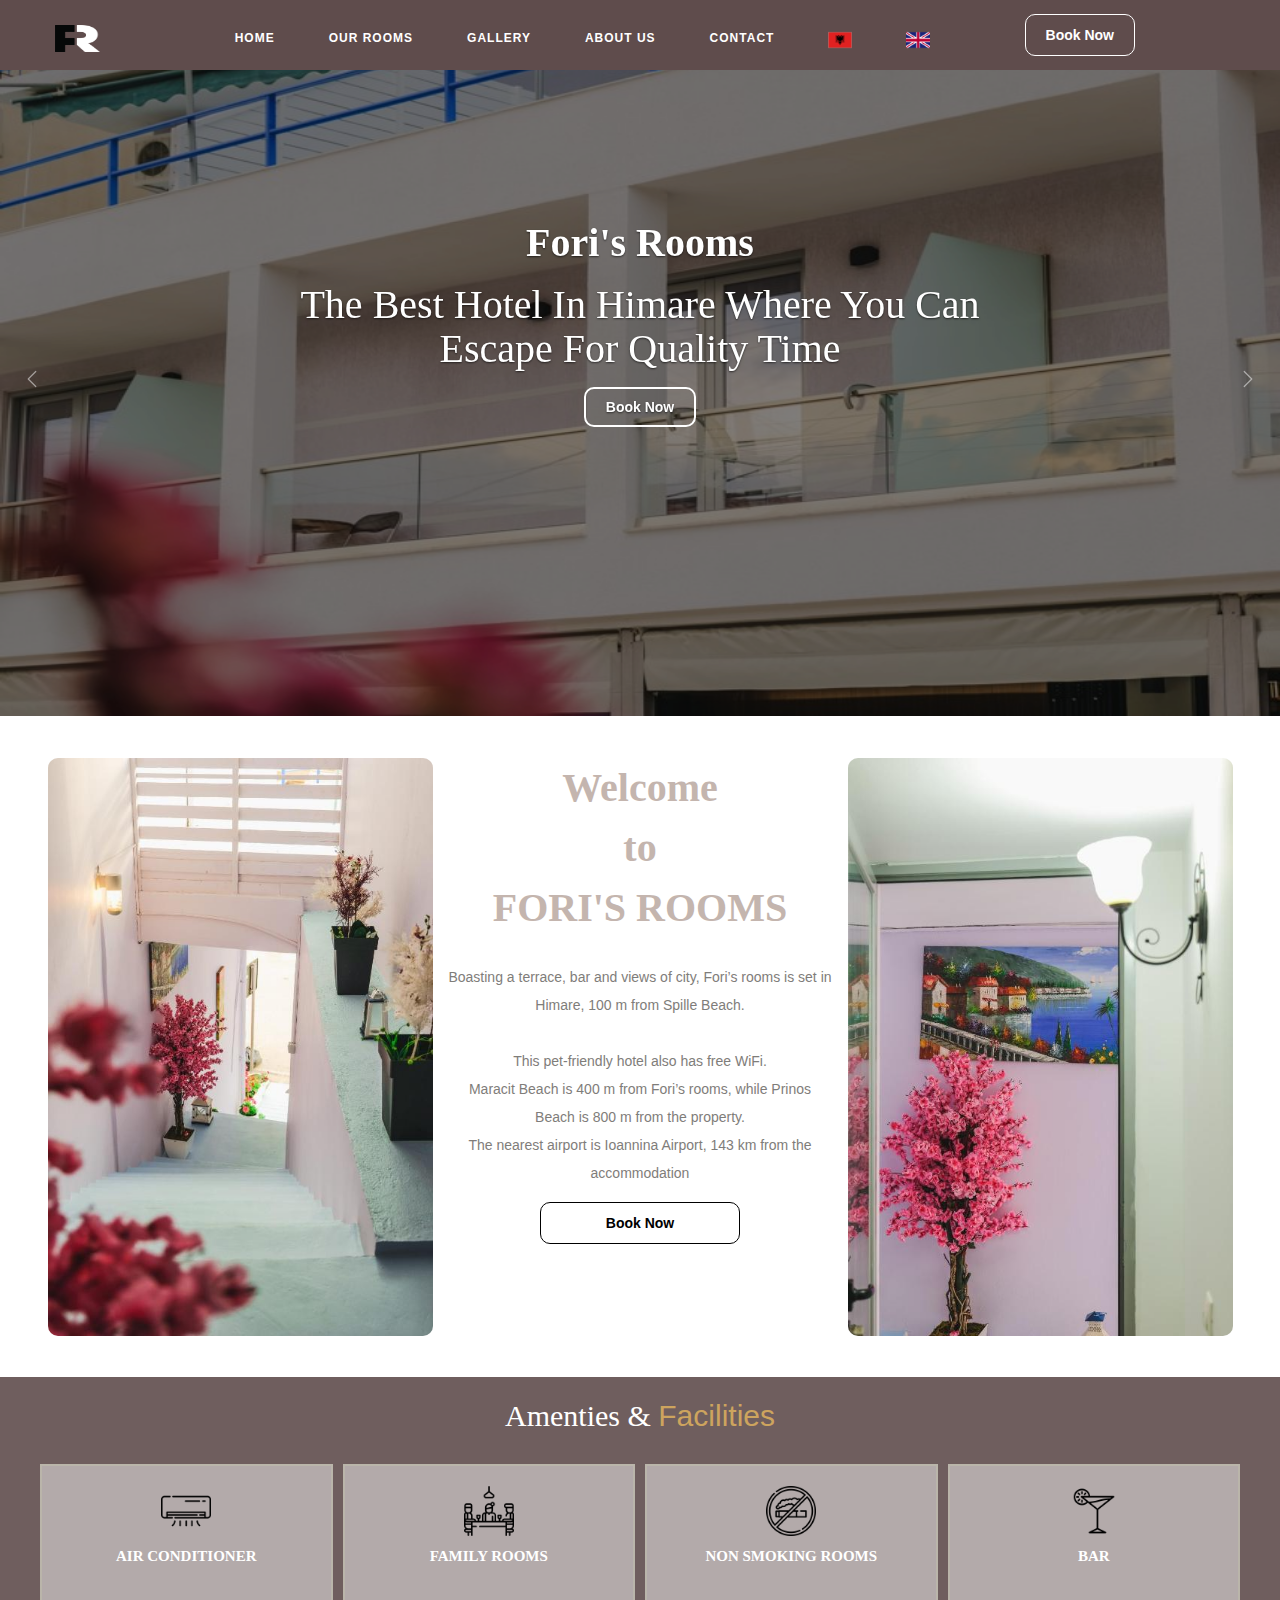
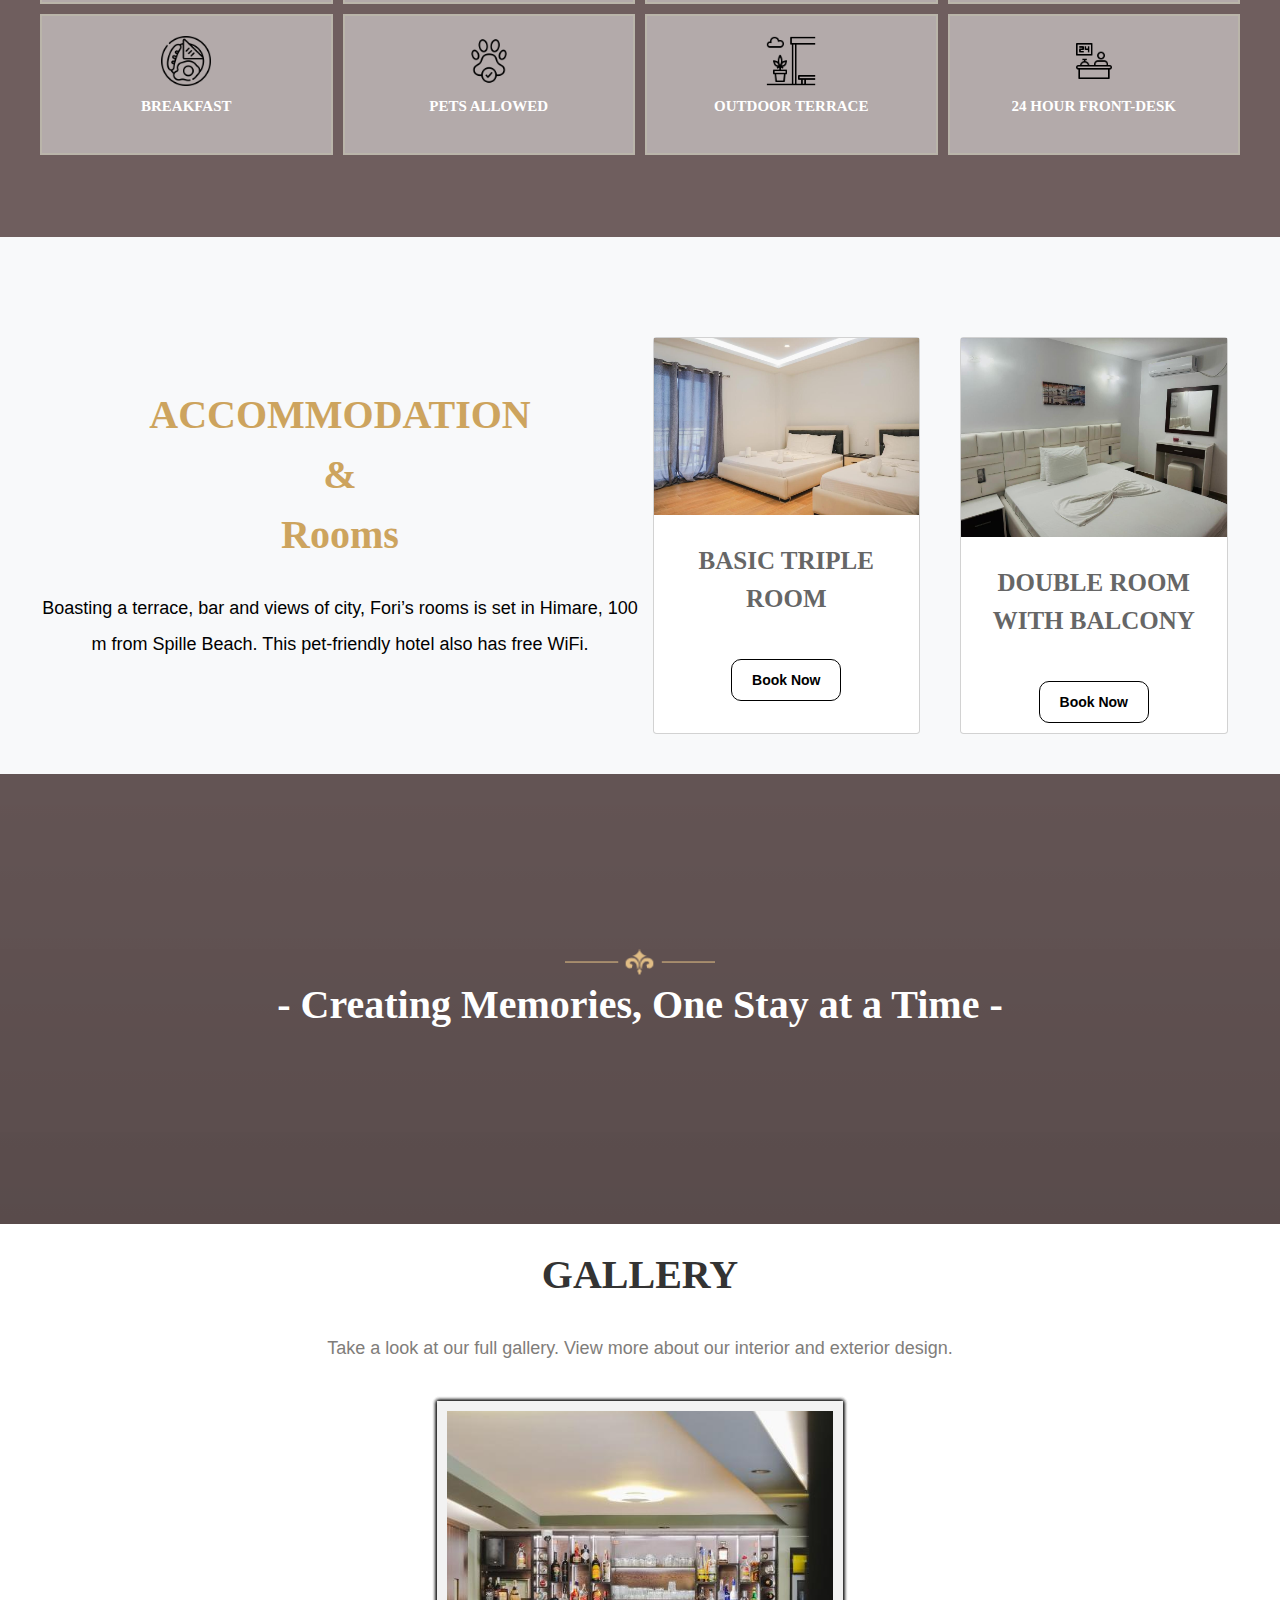
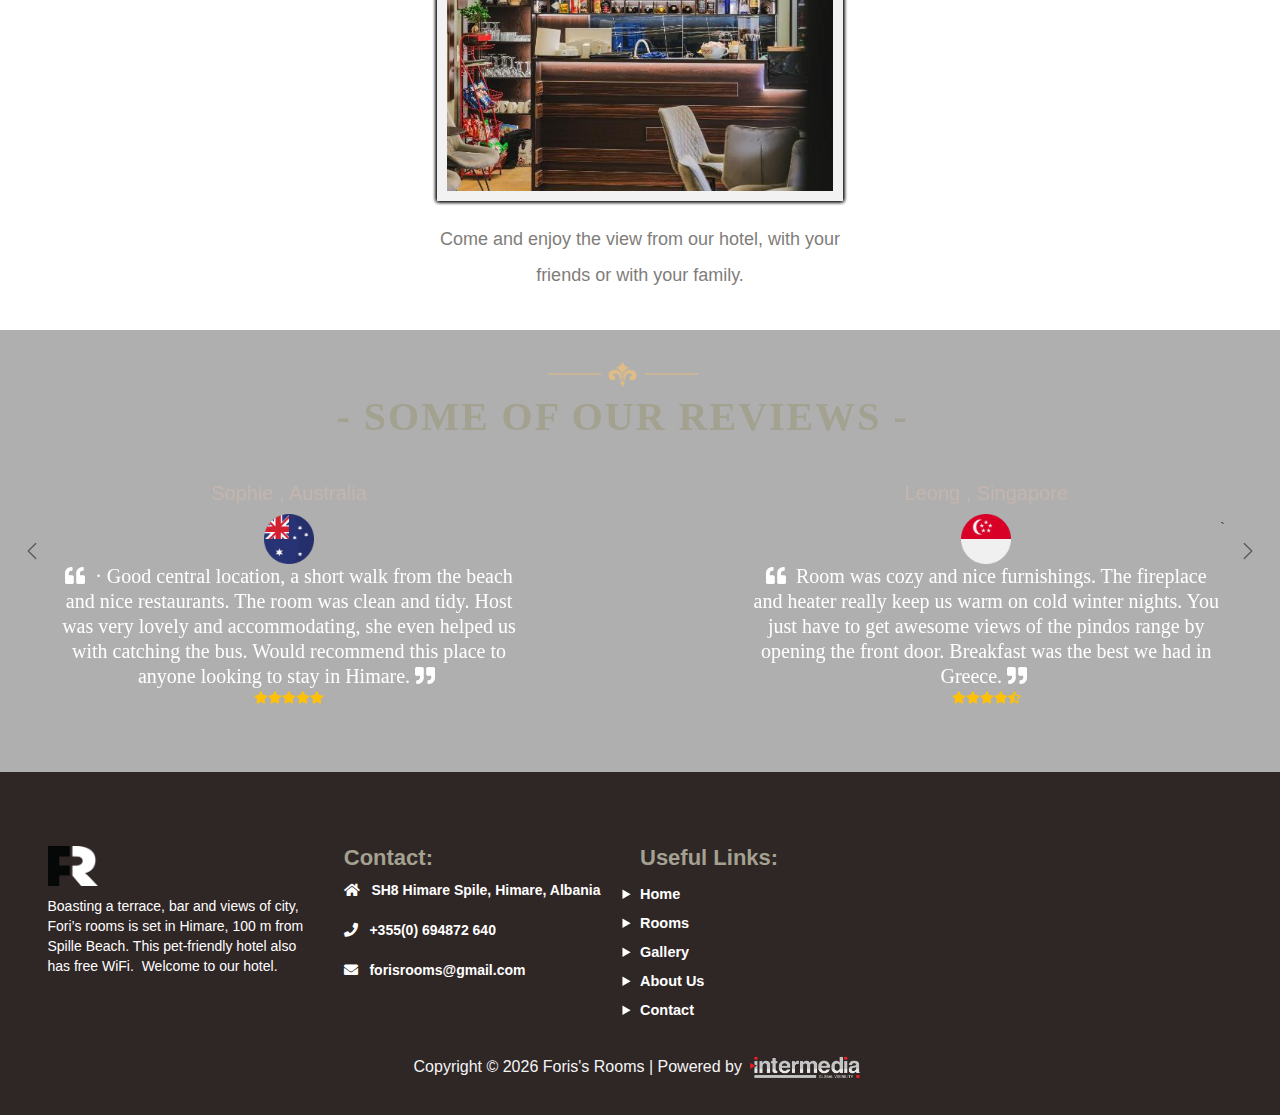
==== commit cb43066a: "update" ====
--- a/index.html
+++ b/index.html
@@ -1,15 +1,11 @@
 <!DOCTYPE html>
 <html lang="en">
-
 <head>
     <meta charset="UTF-8">
     <meta name="viewport" content="width=device-width, initial-scale=1.0">
     <title>Fori's Room, Himare, Albania</title>
-    <meta name="description" content="Boasting a terrace, bar and views of city, Fori’s rooms is set in Himare, 100 m
-        from Spille Beach. This pet-friendly hotel also has free WiFi. Maracit Beach is 400 m from Fori’s rooms, while
-        Prinos Beach is 800 m from the property.">
-    <meta name="keywords"
-        content="Foori's Rooms, Himare, Albania, Hotel,Bar, Breakfast, Family Rooms, Relaxed Atmosphere, Friendly Service, Outdoor Terrace, Free Wifi, Travel, Vacation">
+    <meta name="description" content="Boasting a terrace, bar and views of city, Fori’s rooms is set in Himare, 100 m from Spille Beach. This pet-friendly hotel also has free WiFi. Maracit Beach is 400 m from Fori’s rooms, while Prinos Beach is 800 m from the property.">
+    <meta name="keywords" content="Foori's Rooms, Himare, Albania, Hotel,Bar, Breakfast, Family Rooms, Relaxed Atmosphere, Friendly Service, Outdoor Terrace, Free Wifi, Travel, Vacation">
     <link rel="icon" type="image/x-icon" href="assets/icons/logo.png">
     <!-- FontAwesome -->
     <link rel="stylesheet" href="https://use.fontawesome.com/releases/v5.15.1/css/all.css">
@@ -30,13 +26,11 @@
     <!-- My CSS -->
     <link rel="stylesheet" href="stylesheet.css">
 </head>
-
 <body>
     <nav class="navbar navbar-expand-lg bg-body-tertiary navbar-dark ">
         <div class="container">
-
             <a class="navbar-brand" href="index.html">
-                <img src="assets/icons/logo.png" alt="Bootstrap" style="height: 125%;width: 125%;">
+                <img src="assets/icons/logo.png" alt="logo" style="height: 135%;width: 135%;">
             </a>
             <div class="container-fluid navbar-respo">
                 <button class="navbar-toggler" type="button" data-bs-toggle="collapse"
@@ -83,9 +77,9 @@
             <div id="carouselExampleControls" class="carousel slide" data-bs-ride="carousel">
                 <div class="carousel-inner">
                     <div class="carousel-item active" data-interval="1000000">
-                        <img class="carousel-section-image" src="assets/images/Photo (46).jpg" class="d-block w-100"
+                        <img class="carousel-section-image" src="assets/images/20.jpg" class="d-block w-100"
                             alt="...">
-                        <div class="carousel-caption d-md-block">
+                        <div class="carousel-caption   d-md-block ">
                             <h1 class="display-1 owl-slide-animated owl-slide-title slideh1">Fori's Rooms
                             </h1>
                             <h4 class="slideh4">The Best Hotel In Himare Where You Can Escape For Quality Time
@@ -97,7 +91,7 @@
                         </div>
                     </div>
                     <div class="carousel-item">
-                        <img class="carousel-section-image" src="assets/images/Photo (19).jpg" class="d-block w-100"
+                        <img class="carousel-section-image" src="assets/images/100.jpg" class="d-block w-100"
                             alt="...">
                         <div class="carousel-caption d-md-block">
                             <h1 class=" display-1 owl-slide-animated owl-slide-title slideh1">Hotel Fori's Rooms
@@ -111,7 +105,7 @@
                         </div>
                     </div>
                     <div class="carousel-item">
-                        <img class="carousel-section-image" src="assets/images/Photo (35).jpg" class="d-block w-100"
+                        <img class="carousel-section-image" src="assets/images/200.jpg" class="d-block w-100"
                             alt="...">
                         <div class="carousel-caption d-md-block">
                             <h1 class=" display-1 owl-slide-animated owl-slide-title slideh1">Where comfort
@@ -142,7 +136,7 @@
             <div class="container">
                 <div class="row">
                     <div class="col">
-                        <img src="assets/images/Photo (18).jpg" class="img-fluid section-2-image"
+                        <img src="assets/images/12.jpg" class="img-fluid section-2-image"
                             alt="Responsive image">
                     </div>
                     <div class="col" id="myDiv">
@@ -160,7 +154,7 @@
                                 Now</a>
                     </div>
                     <div class="col">
-                        <img src="assets/images/Photo (44).jpg" class="img-fluid section-2-image"
+                        <img src="assets/images/9.jpg" class="img-fluid section-2-image"
                             alt="Responsive image">
                     </div>
                 </div>
@@ -224,8 +218,8 @@
                     <div class="col" style="margin-top: 5%; font-size: 19px; color: #ffffff">
                         <div class="row">
                             <div class="col card0">
-                                <img src="assets/images/Photo (19).jpg" alt="Image 1"
-                                    style="width: 100%; max-width: 300px;"><br>
+                                <img src="assets/images/100.jpg" alt="Image 1"
+                                    style="width: 100%; "><br>
                                 <p style="text-align: center;"><a href="rooms.html" class="link0-hover">BASIC
                                         TRIPLE
                                         <br>
@@ -234,8 +228,8 @@
                                     Now</a>
                             </div>
                             <div class="col card0">
-                                <img src="assets/images/Photo (35).jpg" alt="Image 2"
-                                    style="width: 100%; max-width: 300px;"><br>
+                                <img src="assets/images/200.jpg" alt="Image 2"
+                                    style="width: 100%; "><br>
                                 <p style="text-align: center;"><a href="rooms.html" class="link0-hover">DOUBLE
                                         ROOM WITH
                                         BALCONY</a></p><br>
@@ -258,7 +252,7 @@
                     </div>
                 </div>
         </section>
-        <section id="gallery-section">
+        <section id="gallery-section bg-light">
             <div class="container1">
                 <div class="gallery-container">
                     <h1 class="section3-h bg-light">GALLERY</h1>
@@ -266,13 +260,13 @@
                         and
                         exterior design.</p> <br>
                     <div class="gallery0">
-                        <img class="gallery-img" src="assets/images/outside.jpg" alt="">
-                        <img class="gallery-img" src="assets/images/outside2.jpg" alt="">
-                        <img class="gallery-img" src="assets/images/Photo (18).jpg" alt="">
-                        <img class="gallery-img" src="assets/images/Photo (21).jpg" alt="">
-                        <img class="gallery-img" src="assets/images/Photo (35).jpg" alt="">
-                        <img class="gallery-img" src="assets/images/Photo (48).jpg" alt="">
-                        <img class="gallery-img" src="assets/images/Photo (51).jpg" alt="">
+                        <img class="gallery-img" src="assets/images/15.jpg" alt="">
+                        <img class="gallery-img" src="assets/images/16.jpg" alt="">
+                        <img class="gallery-img" src="assets/images/12.jpg" alt="">
+                        <img class="gallery-img" src="assets/images/100.jpg" alt="">
+                        <img class="gallery-img" src="assets/images/200.jpg" alt="">
+                        <img class="gallery-img" src="assets/images/19.jpg" alt="">
+                        <img class="gallery-img" src="assets/images/8.jpg" alt="">
                         <br>
                         <p class="gallery-section-p">Come and enjoy the
                             view from our hotel, with your friends or with your family.</p>
@@ -498,7 +492,7 @@
                                 is
                                 set in
                                 Himare, 100 m from Spille Beach. This pet-friendly hotel also has free
-                                WiFi.&nbsp;Welcome to our hotel.
+                                WiFi.&nbsp; Welcome to our hotel.
                             </p>
                             </p>
                         </div>
@@ -510,10 +504,7 @@
                                             &nbsp; SH8 Himare Spile, Himare, Albania
                                         </a></li><br>
                                     <li><a href="tel: +355692060690" class="foooter-text"><i class="fa fa-phone"></i>
-                                            &nbsp; +355
-                                            (0) 69
-                                            48
-                                            72 640</a>
+                                            &nbsp; +355(0) 694872 640</a>
                                     </li><br>
                                     <li><a href="mailto:forisrooms@gmail.com" class="foooter-text"><i
                                                 class="fa fa-envelope"></i> &nbsp; forisrooms@gmail.com
@@ -597,5 +588,4 @@
         window.addEventListener('resize', addClassBasedOnScreenWidth);
     </script>
 </body>
-
 </html>--- a/stylesheet.css
+++ b/stylesheet.css
@@ -60,6 +60,7 @@
 }
 
 .section3-h {
+  background-color: transparent !important;
   margin: 0;
   padding: 0 0 25px 0;
   font-weight: 800;
@@ -127,10 +128,15 @@
   background-blend-mode: multiply;
 }
 
+/* .carousel-caption {
+display: flex;
+justify-content: center;
+text-align: center;
+align-items: center;
+} */
 .carousel-caption {
-  top: 100px !important;
-}
-
+  margin-bottom: 250px;
+}
 .link-btn1 {
   color: #ffffff !important;
   border: 2px solid #ffffff !important;
@@ -736,7 +742,7 @@
 
 .bg-images {
   width: 100vw;
-  height: 75vh;
+  height: 45vh;
   margin: 0;
   background-position: center;
   background-size: cover;
@@ -978,8 +984,8 @@
 }
 
 .carobck {
-  background: linear-gradient(rgba(0, 0, 0, 0.4), rgba(0, 0, 0, 0.8)),
-    url("assets/images/outside.jpg") center/cover no-repeat fixed;
+  background: linear-gradient(rgba(0, 0, 0, 0.2), rgba(0, 0, 0, 0.4)),
+    url("assets/images/15.jpg") center/cover no-repeat fixed;
   background-size: cover !important;
   background-position: center !important;
   background-attachment: fixed !important;
@@ -1571,7 +1577,7 @@
 }
 
 #gallery-section {
-  background-color: #f4fbe8;
+
   padding: 50px 0;
   /* Add padding for spacing */
 }
@@ -1747,7 +1753,7 @@
   background-attachment: fixed !important;
   background-repeat: no-repeat !important;
   background-blend-mode: multiply !important;
-  background: url("assets/images/Photo\ \(47\).jpg");
+  background: url("assets/images/14.jpg");
   height: 460px;
   margin-top: 20px;
 }
@@ -1898,19 +1904,16 @@
 .jumbotron {
   background-attachment: fixed;
   min-height: 50vh;
-  background-size: cover !important;
-  background-position: center !important;
-  background-attachment: fixed !important;
-  background-blend-mode: multiply !important;
-  background: url("assets/images/Photo\ \(53\).jpg");
-  background-color: rgba(0, 0, 0, 0);
+
+  background: linear-gradient(rgba(0, 0, 0, 0.1), rgba(0, 0, 0, 0.2)),
+  url("assets/images/18.jpg") bottom/cover no-repeat fixed;
   background-repeat: repeat;
   height: 450px;
   margin-bottom: 0px !important;
 }
 
 #banner {
-  background: url(assets/images/outside2.jpg) rgba(0, 0, 0, 0.6);
+  background: url(assets/images/16.jpg) rgba(0, 0, 0, 0.6);
   background-position: bottom;
   background-repeat: no-repeat;
   background-size: cover !important;
@@ -2156,7 +2159,7 @@
   }
 
   .carousel-section-image {
-    height: 40vh !important;
+    height: 75vh !important;
   }
 
   .bg-images {
